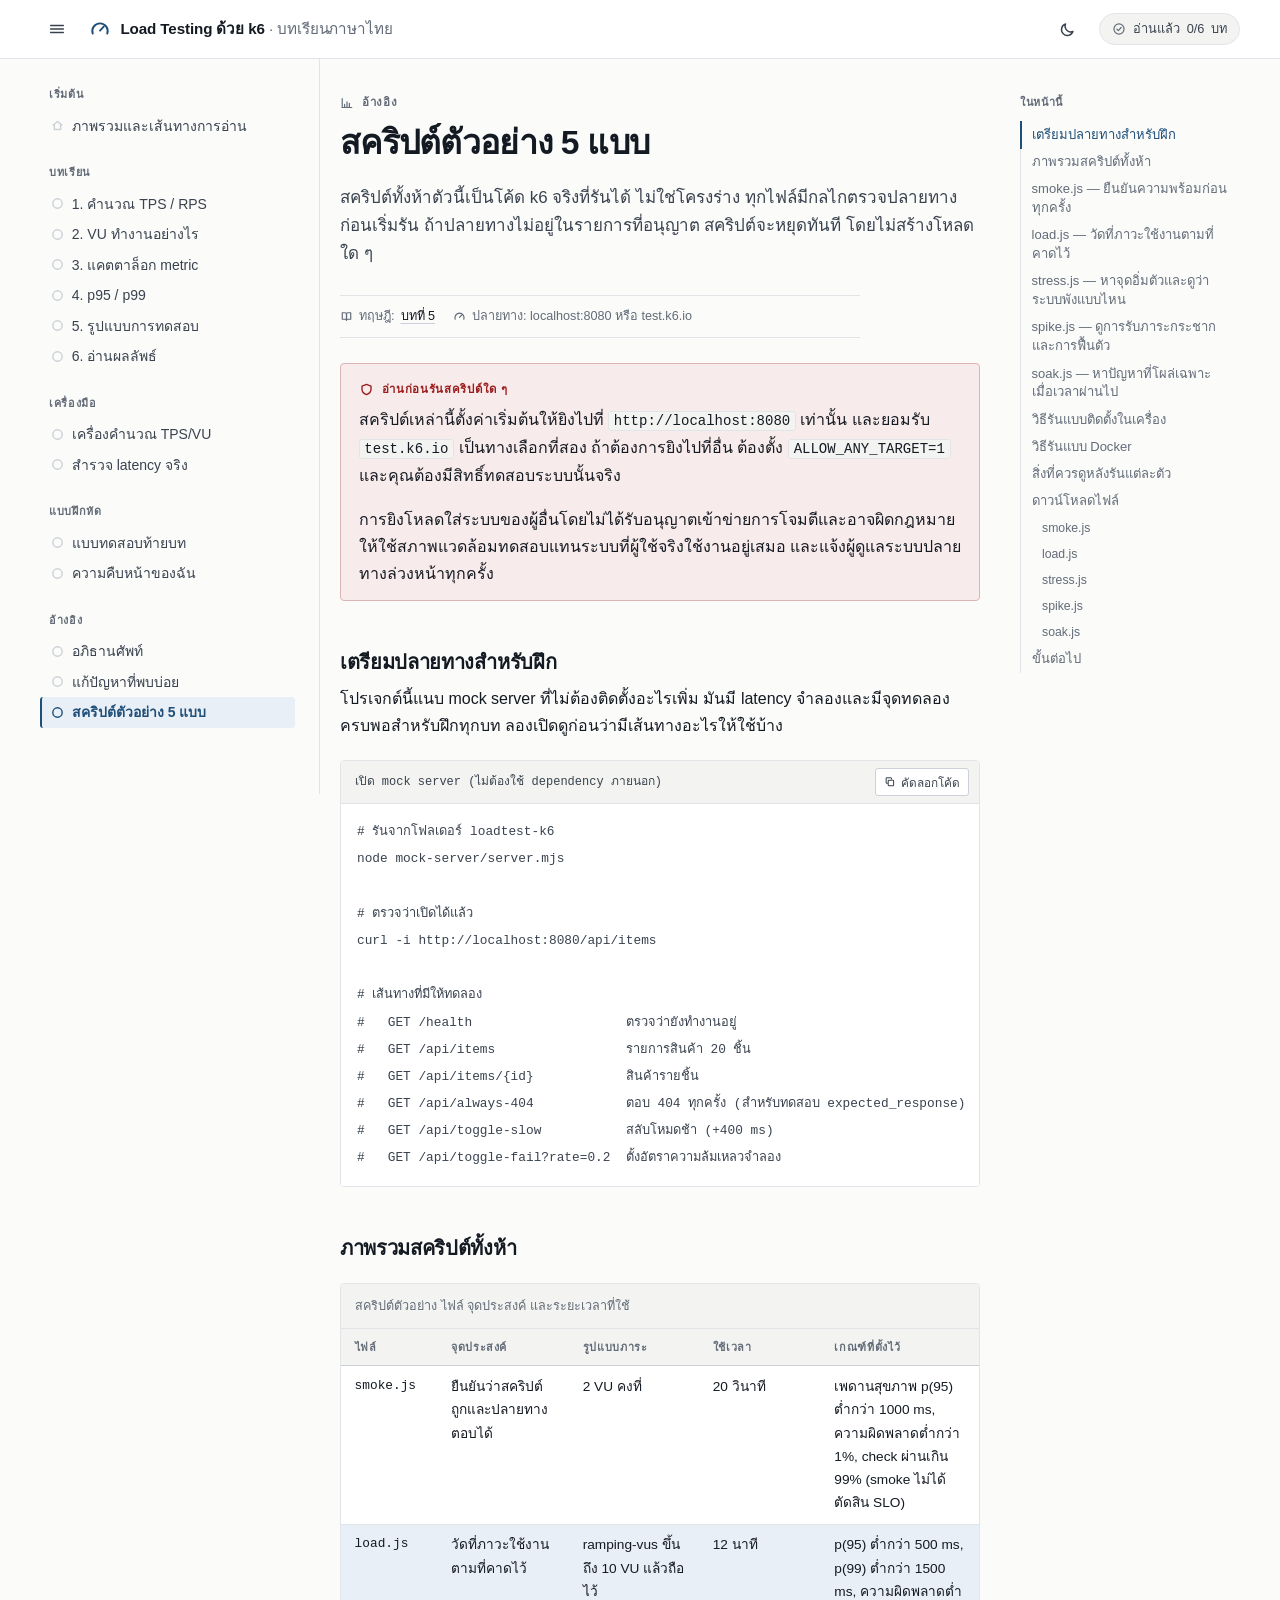
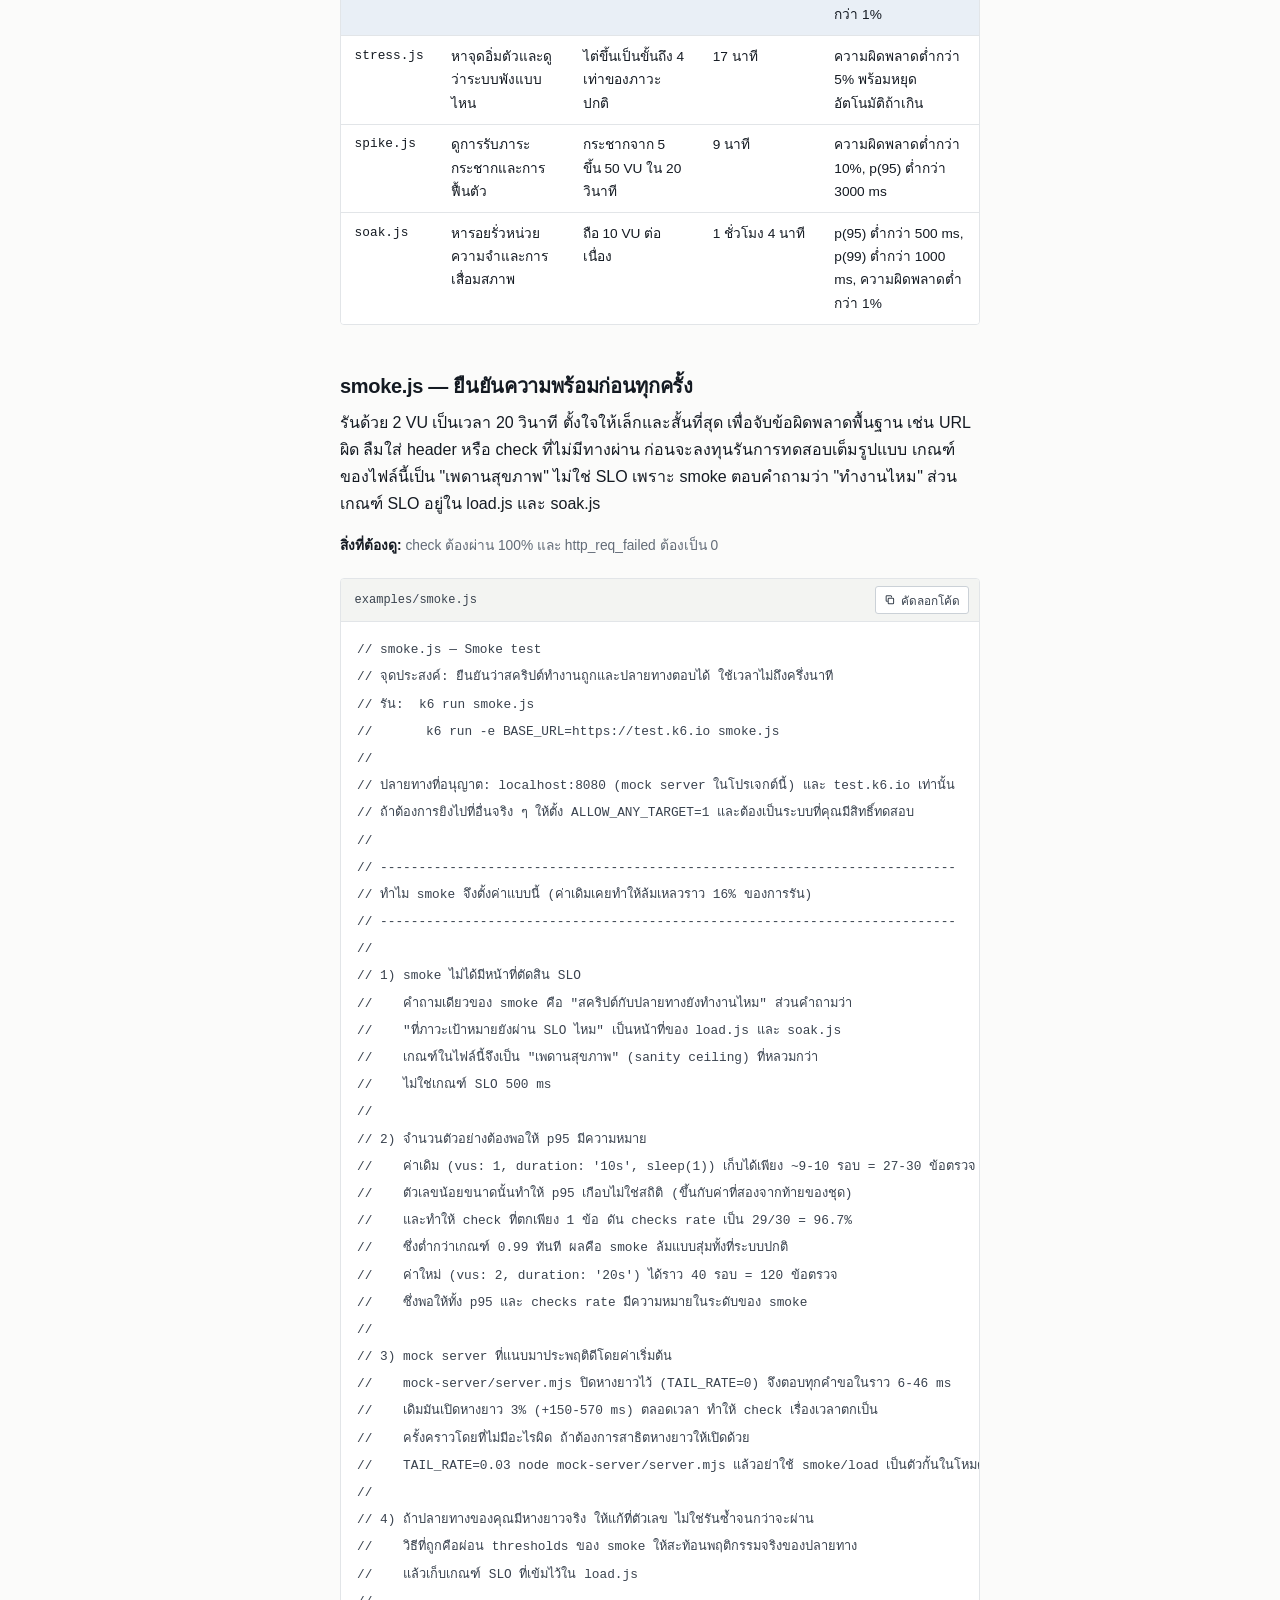
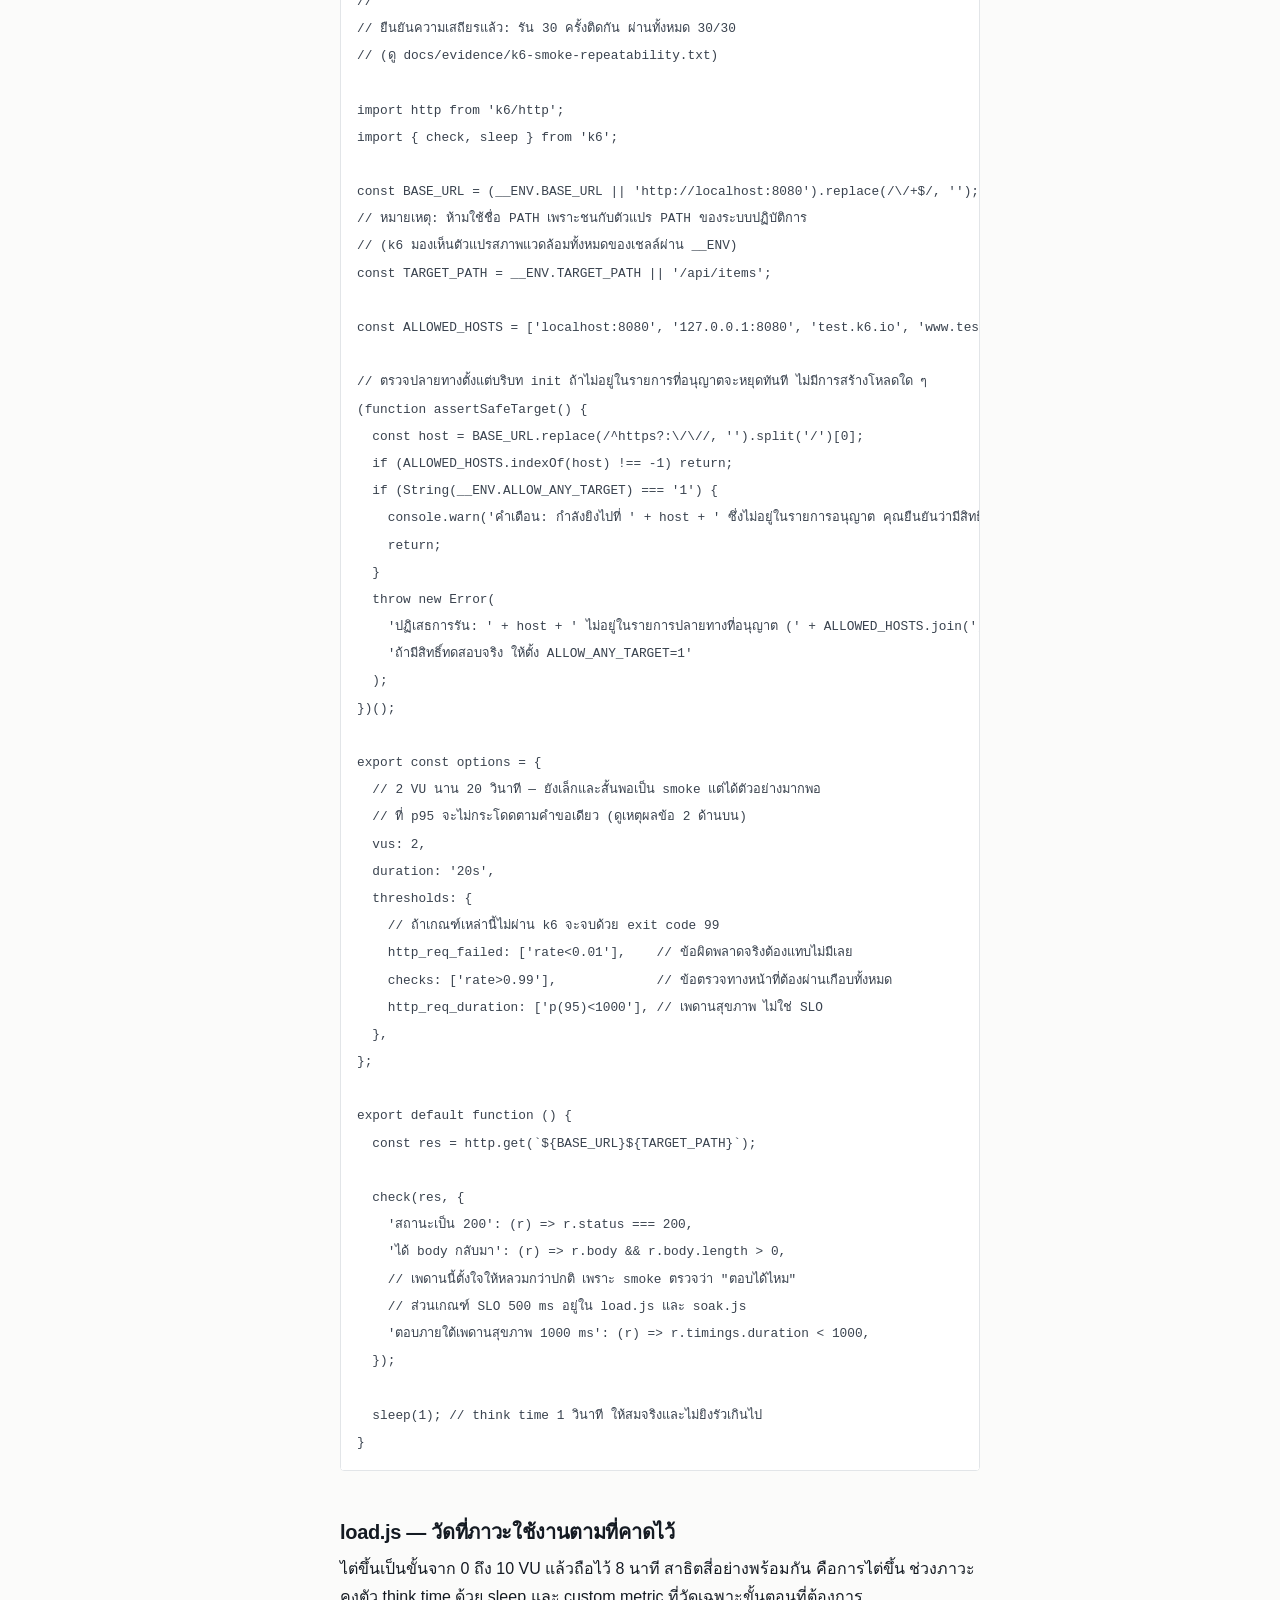
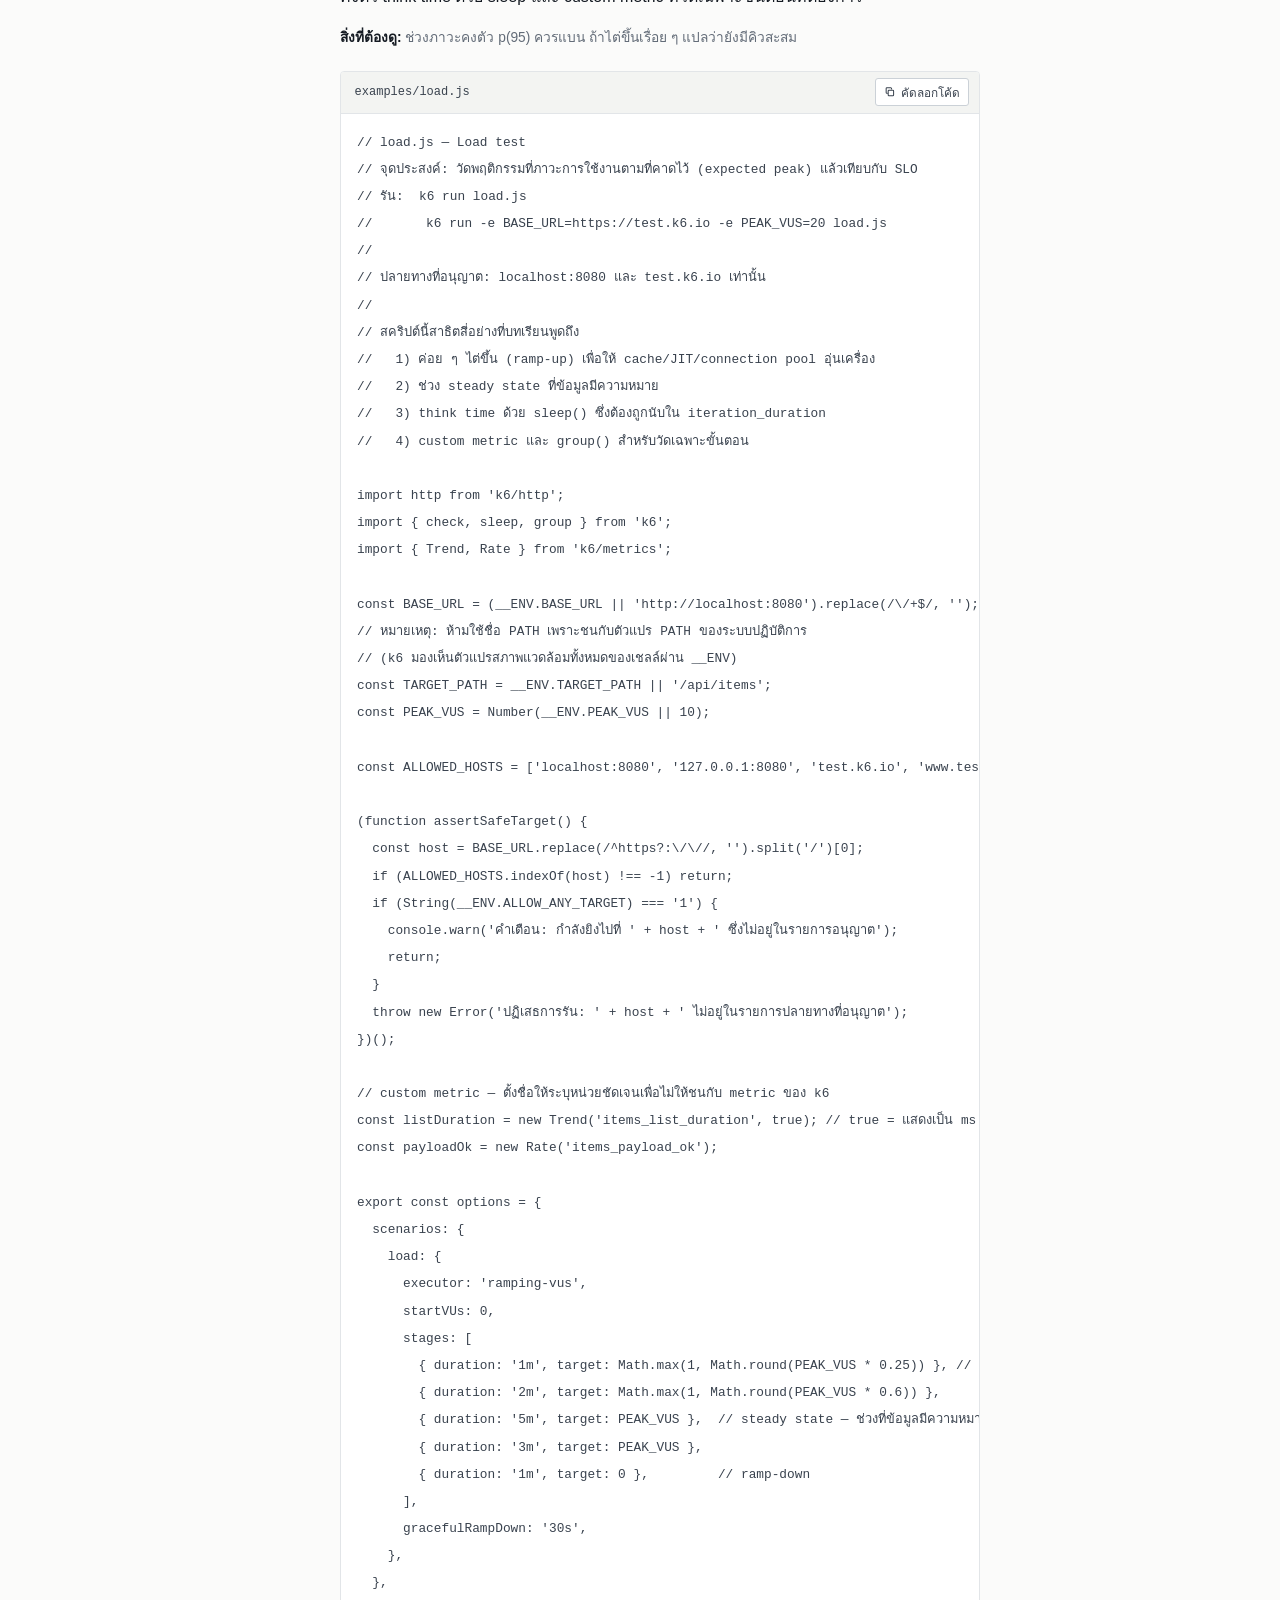
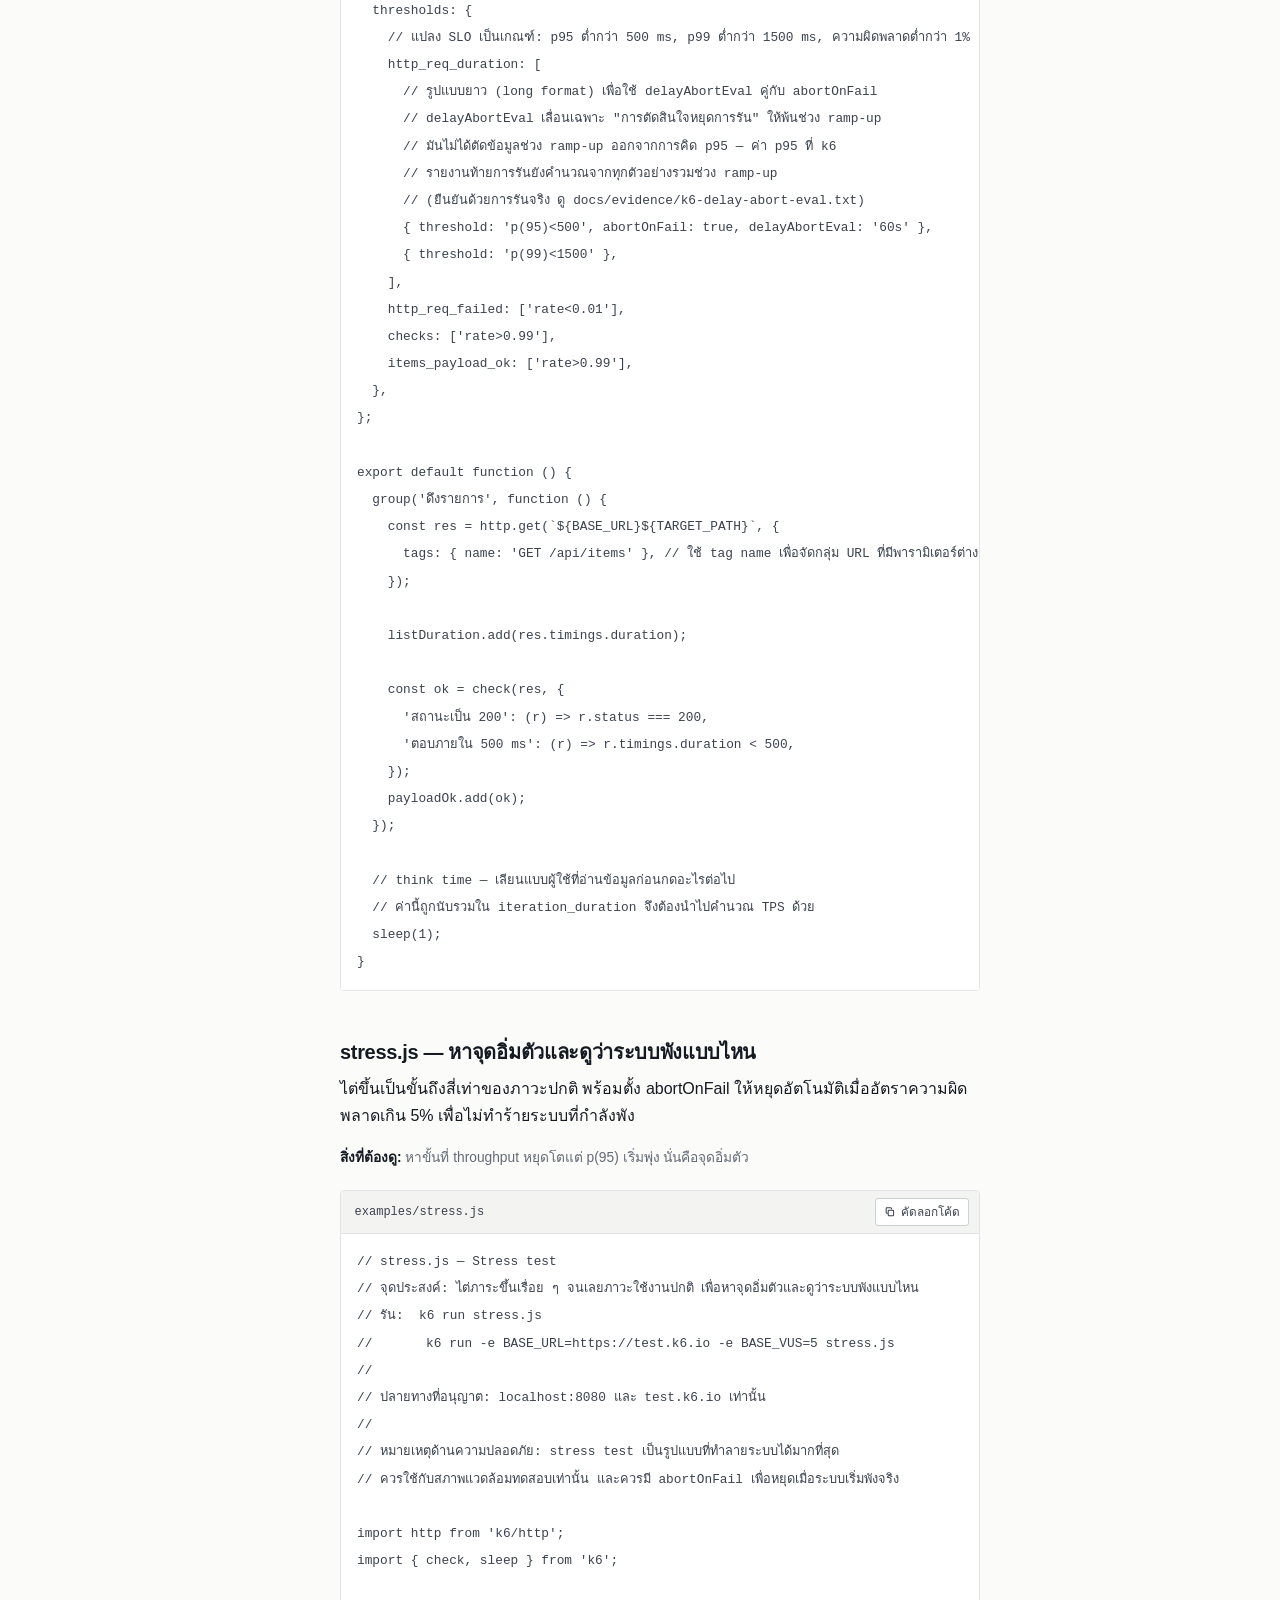
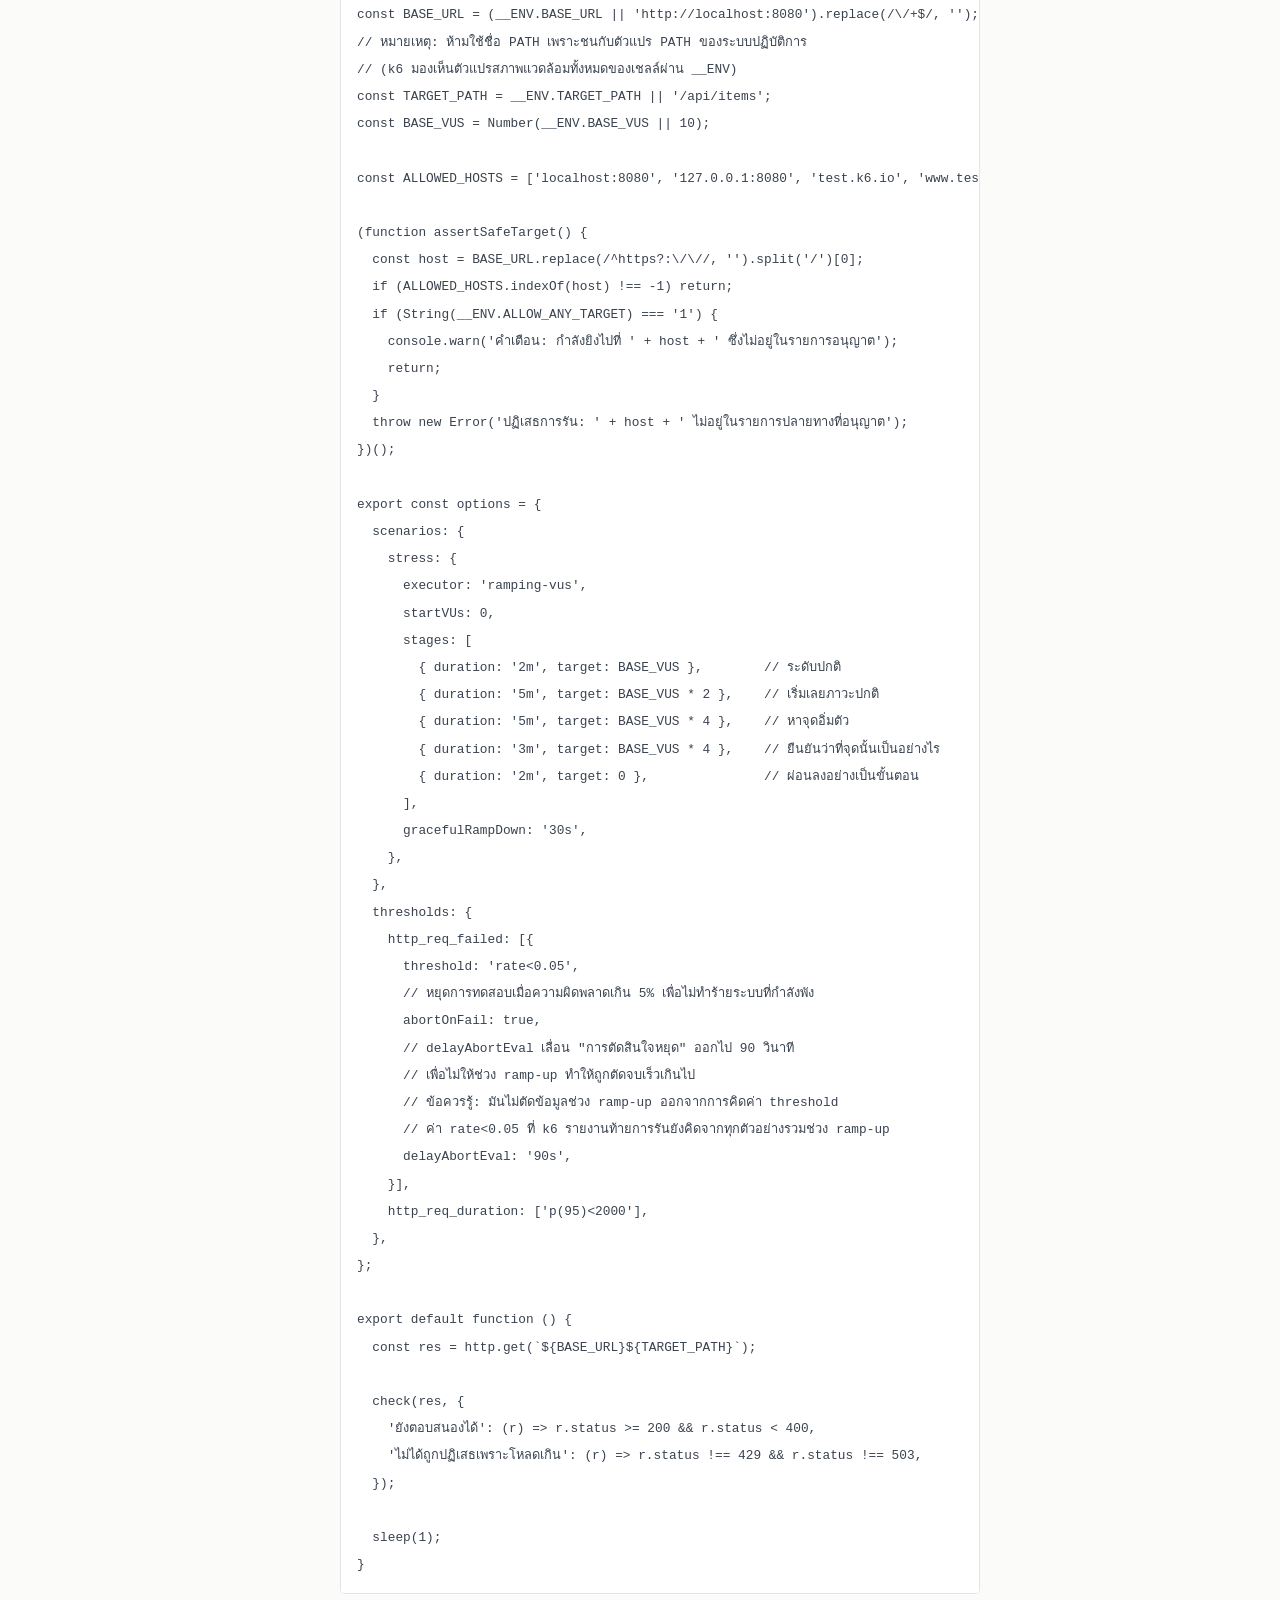
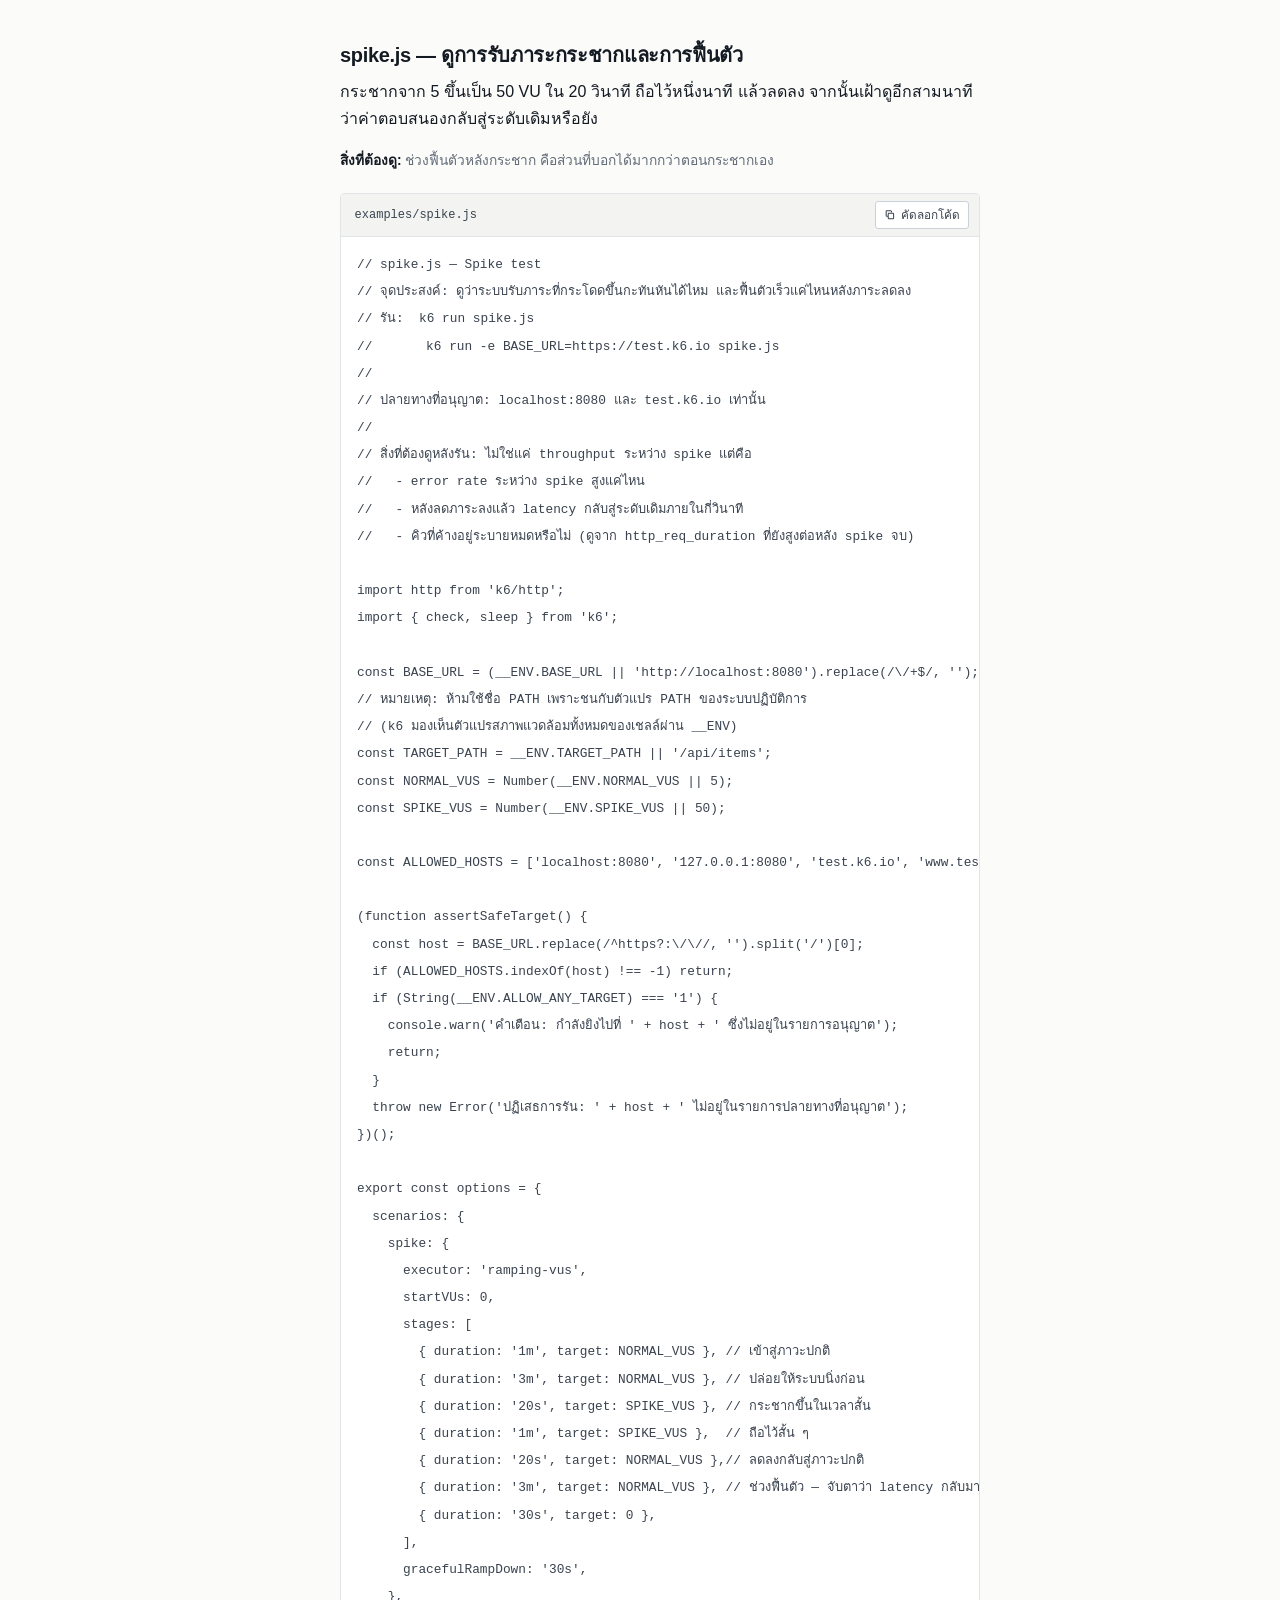
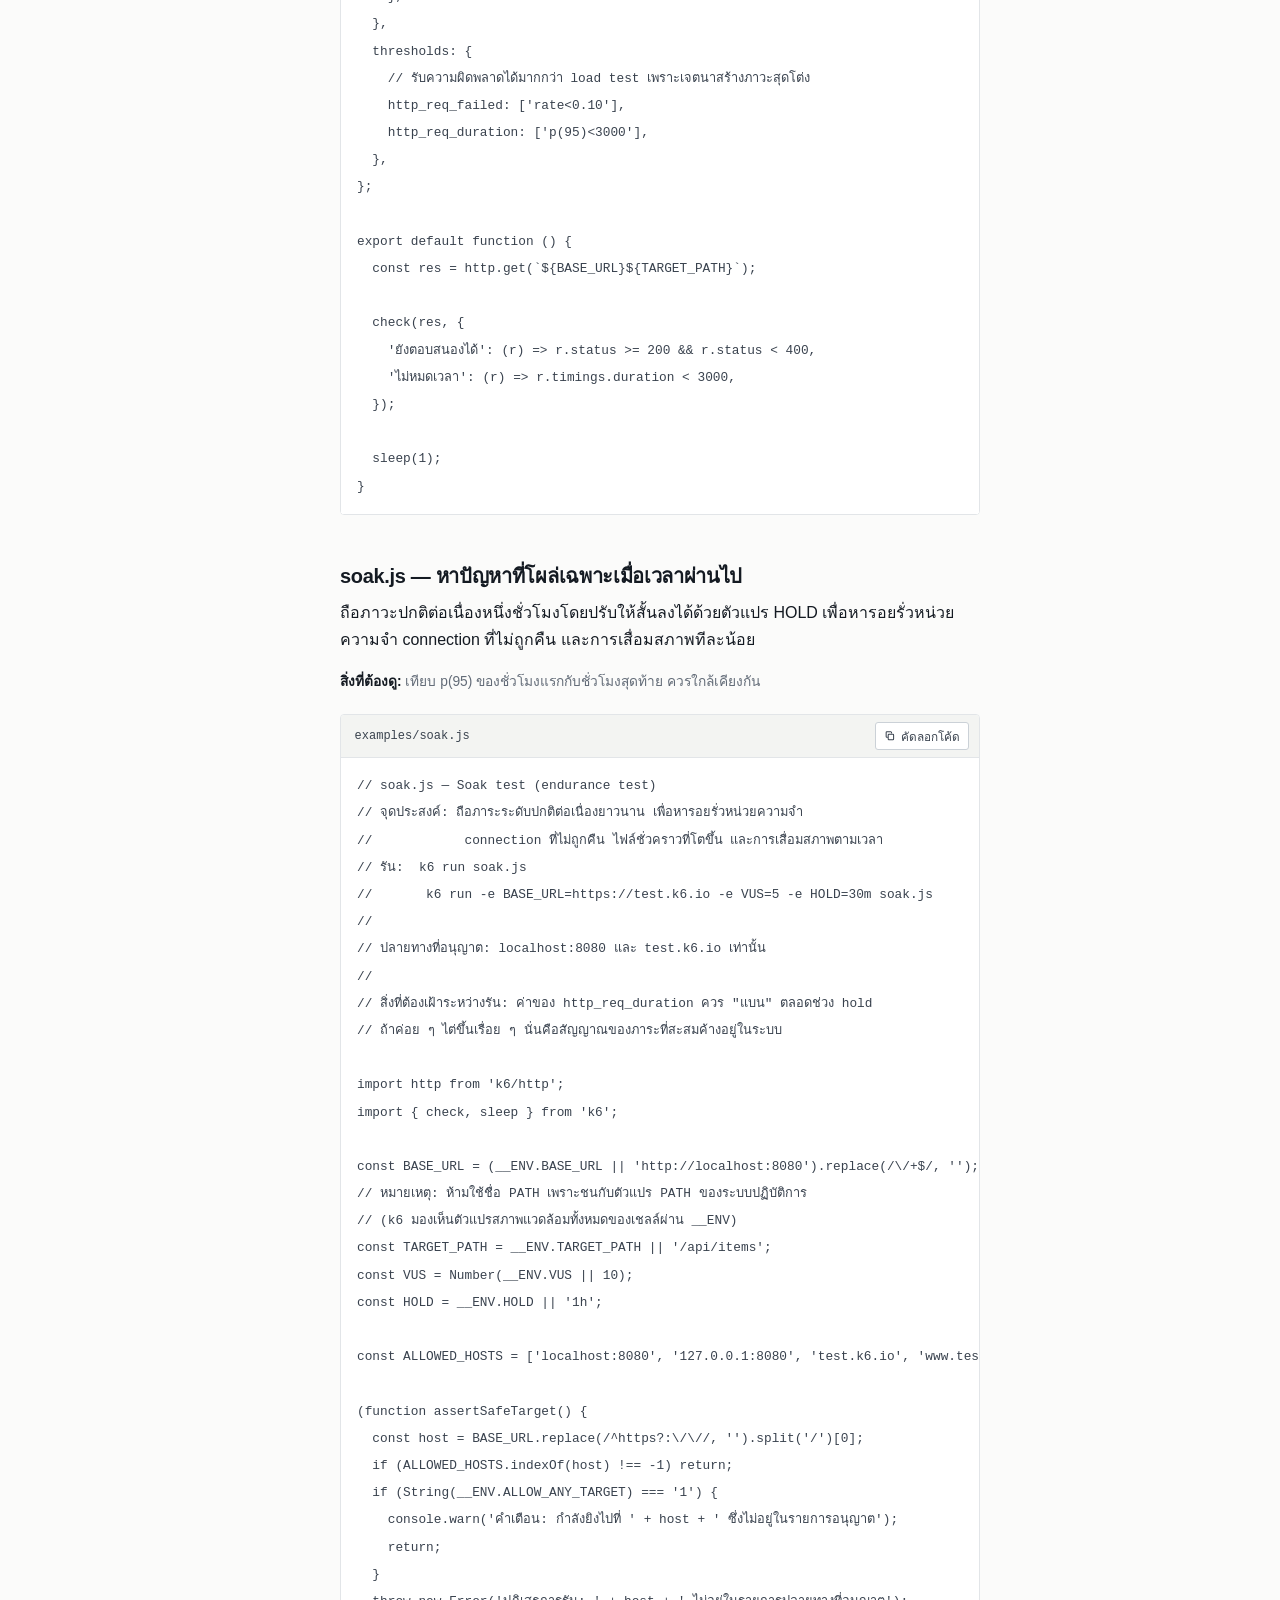
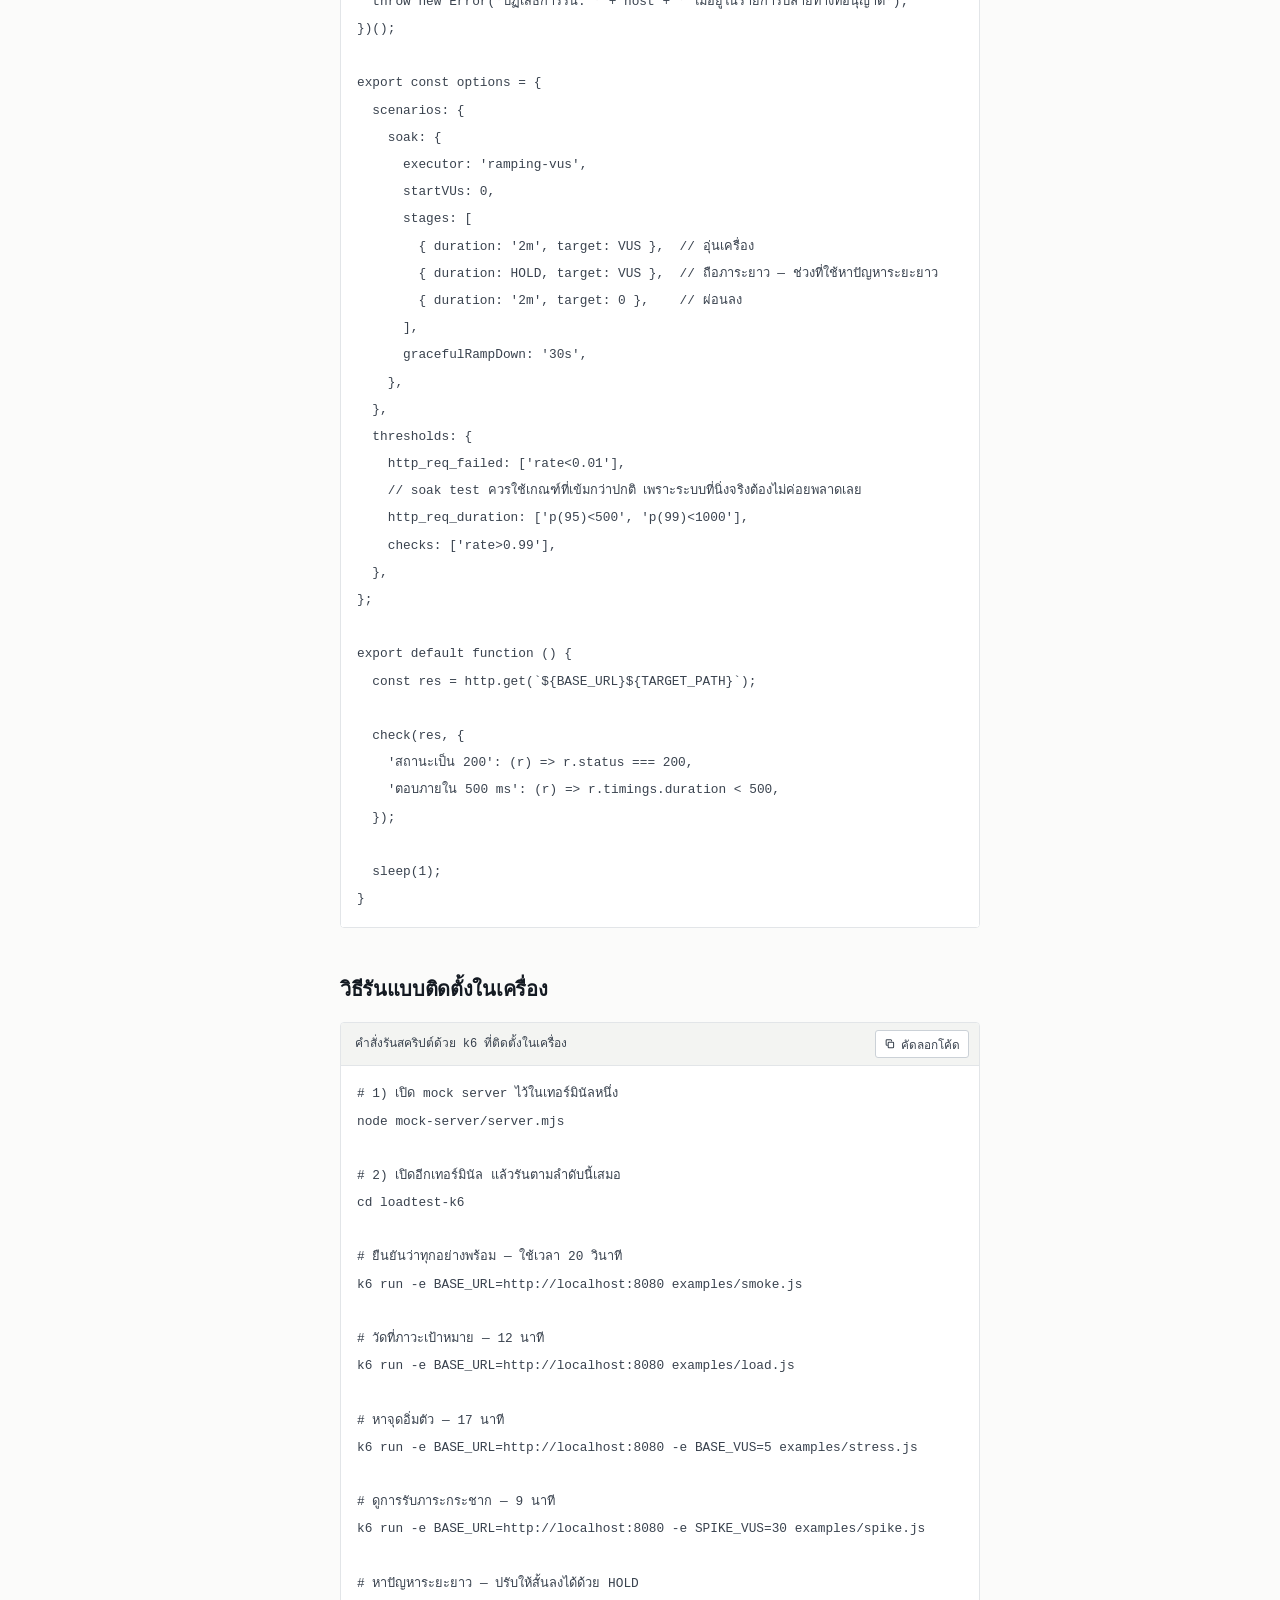
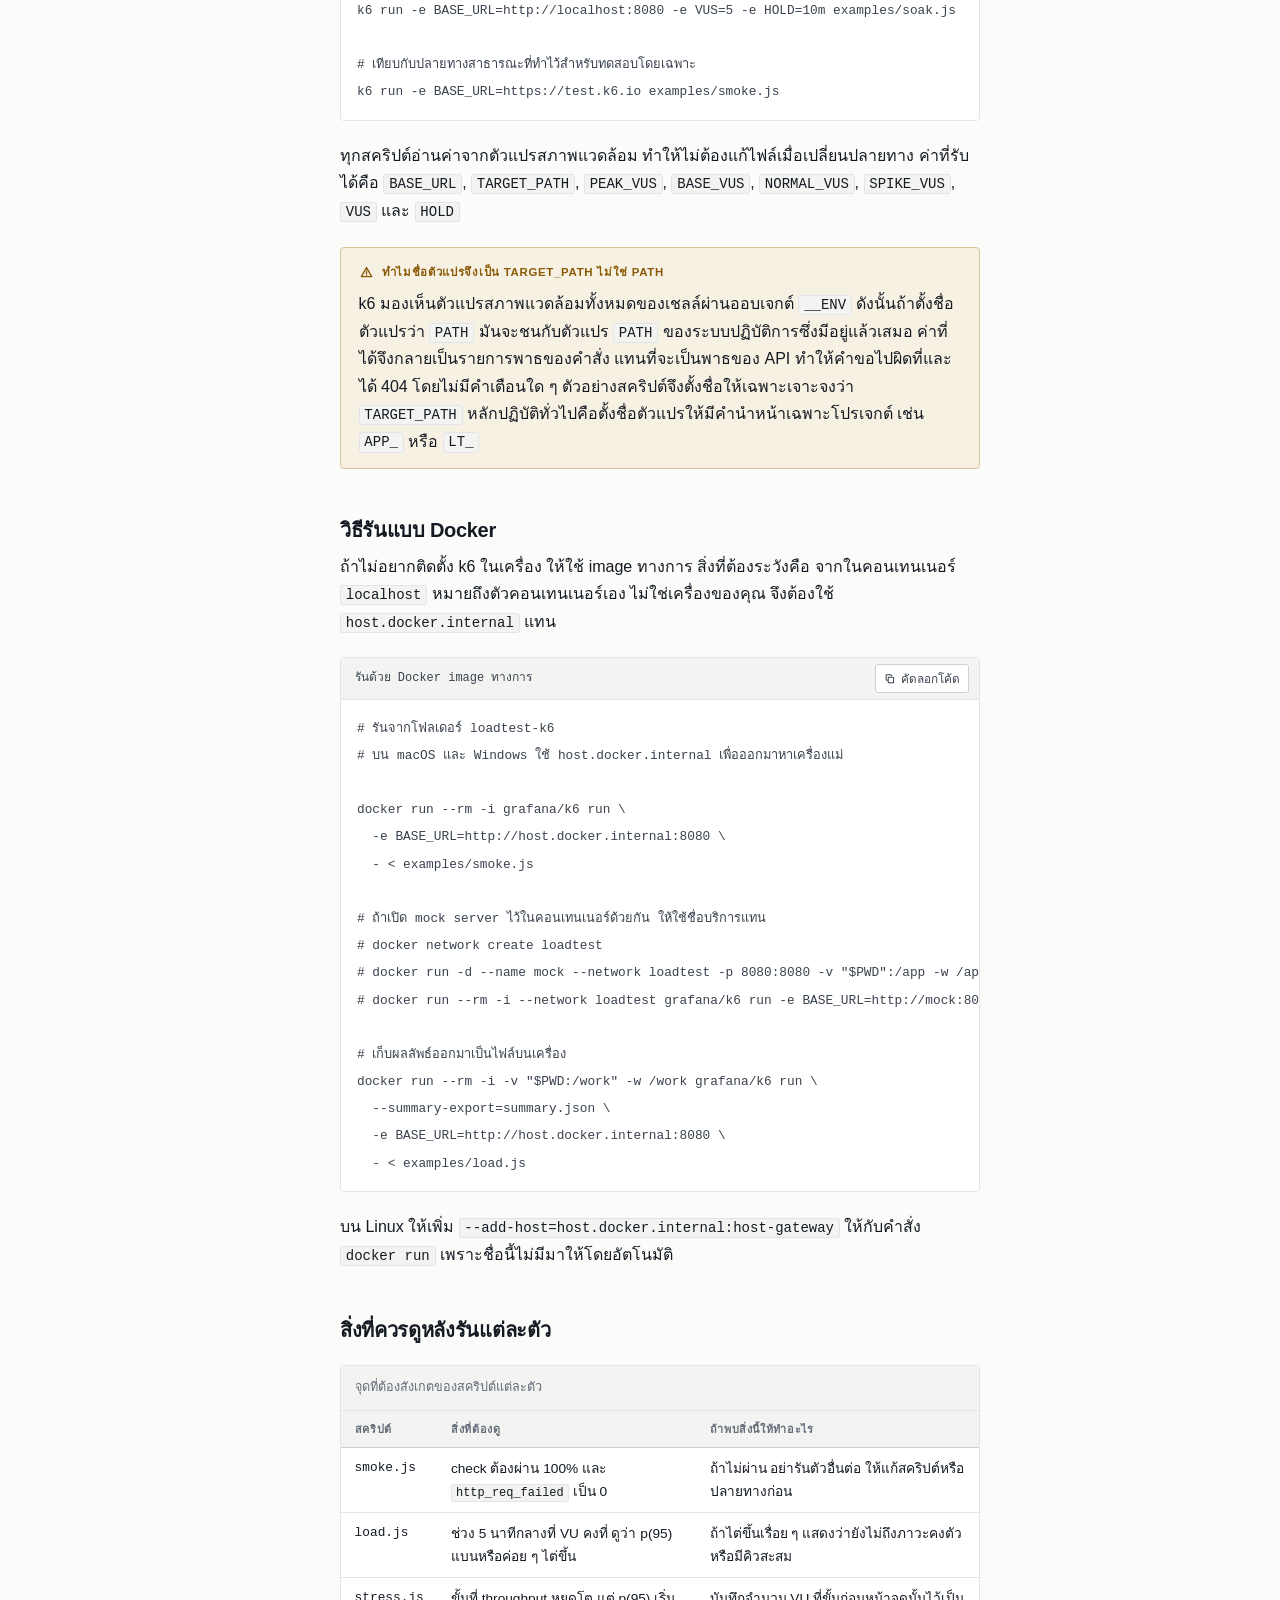
==== examples.html @ 63903e13 "เว็บบทเรียน Load Testing ด้วย k6 — บทเรียนไทย, เครื่องคำนวณ, สคริปต์ k6 และเอกสารส่งมอบ - เว็บ stati" ====
<!DOCTYPE html>
<html lang="th">
<head>
<meta charset="utf-8">
<meta name="viewport" content="width=device-width, initial-scale=1">
<title>สคริปต์ตัวอย่าง 5 แบบ — smoke load stress spike soak | Load Testing ด้วย k6</title>
<meta name="description" content="สคริปต์ k6 ตัวอย่างห้าแบบที่รันได้จริง พร้อมโค้ดเต็ม ปุ่มคัดลอก ลิงก์ดาวน์โหลด คำสั่งรันแบบติดตั้งในเครื่องและแบบ Docker และคำเตือนเรื่องปลายทางที่ปลอดภัย">
<link rel="icon" type="image/svg+xml" href="favicon.svg">
<script>/* ตั้งธีมก่อน CSS ถูกวาด — กันจอกะพริบขาวตอนโหลด */
(function(){try{var t=localStorage.getItem('ltk6.theme.v1');
if(t==='dark'||t==='light')document.documentElement.setAttribute('data-theme',t);}catch(e){}})();</script>
<link rel="stylesheet" href="assets/css/main.css">
</head>
<body data-page="examples" data-root="">

<a class="skip-link" href="#main">ข้ามไปที่เนื้อหาหลัก</a>

<header class="topbar" id="topbar"></header>

<noscript>
  <div class="empty-state" style="margin:16px">
    หน้านี้ต้องใช้ JavaScript ในการอ่านไฟล์สคริปต์มาแสดง
    กรุณาเปิด JavaScript แล้วโหลดหน้าใหม่ หรือดาวน์โหลดไฟล์ได้โดยตรงจากโฟลเดอร์ examples/
  </div>
</noscript>

<div class="shell">

  <nav class="sidebar" id="sidebar" aria-label="เมนูหลัก"></nav>

  <main class="article" id="main">

    <p class="eyebrow">
      <svg viewBox="0 0 20 20" fill="none" stroke="currentColor" stroke-width="1.7" stroke-linecap="round" stroke-linejoin="round" aria-hidden="true" style="width:14px;height:14px"><path d="M3.2 16.4V3.8"/><path d="M3.2 16.4h13.6"/><path d="M6.6 16.4v-4.6M10 16.4V8.2M13.4 16.4v-6"/></svg>
      อ้างอิง
    </p>

    <h1>สคริปต์ตัวอย่าง 5 แบบ</h1>

    <p class="lede">
      สคริปต์ทั้งห้าตัวนี้เป็นโค้ด k6 จริงที่รันได้ ไม่ใช่โครงร่าง
      ทุกไฟล์มีกลไกตรวจปลายทางก่อนเริ่มรัน ถ้าปลายทางไม่อยู่ในรายการที่อนุญาต สคริปต์จะหยุดทันที
      โดยไม่สร้างโหลดใด ๆ
    </p>

    <div class="section-meta">
      <div>
        <svg viewBox="0 0 20 20" fill="none" stroke="currentColor" stroke-width="1.8" stroke-linecap="round" stroke-linejoin="round" aria-hidden="true"><path d="M3.5 4.2h4.3c1.2 0 2.2.9 2.2 2.1v9.5c0-.9-.8-1.6-1.8-1.6H3.5z"/><path d="M16.5 4.2h-4.3c-1.2 0-2.2.9-2.2 2.1v9.5c0-.9.8-1.6 1.8-1.6h4.7z"/></svg>
        ทฤษฎี: <a href="lessons/05-load-profiles.html">บทที่ 5</a>
      </div>
      <div>
        <svg viewBox="0 0 20 20" fill="none" stroke="currentColor" stroke-width="1.8" stroke-linecap="round" stroke-linejoin="round" aria-hidden="true"><path d="M3.4 14.2a7 7 0 1 1 13.2 0"/><path d="M10 11.4l3.4-3.6"/></svg>
        ปลายทาง: localhost:8080 หรือ test.k6.io
      </div>
    </div>

    <div class="callout callout--danger">
      <div class="callout__head">
        <svg viewBox="0 0 20 20" fill="none" stroke="currentColor" stroke-width="1.8" stroke-linecap="round" stroke-linejoin="round" aria-hidden="true"><path d="M10 3.2l6 2.2v4.4c0 3.3-2.4 5.9-6 7-3.6-1.1-6-3.7-6-7V5.4z"/></svg>
        <span class="label">อ่านก่อนรันสคริปต์ใด ๆ</span>
      </div>
      <p>
        สคริปต์เหล่านี้ตั้งค่าเริ่มต้นให้ยิงไปที่ <code>http://localhost:8080</code> เท่านั้น
        และยอมรับ <code>test.k6.io</code> เป็นทางเลือกที่สอง ถ้าต้องการยิงไปที่อื่น
        ต้องตั้ง <code>ALLOW_ANY_TARGET=1</code> และคุณต้องมีสิทธิ์ทดสอบระบบนั้นจริง
      </p>
      <p>
        การยิงโหลดใส่ระบบของผู้อื่นโดยไม่ได้รับอนุญาตเข้าข่ายการโจมตีและอาจผิดกฎหมาย
        ให้ใช้สภาพแวดล้อมทดสอบแทนระบบที่ผู้ใช้จริงใช้งานอยู่เสมอ
        และแจ้งผู้ดูแลระบบปลายทางล่วงหน้าทุกครั้ง
      </p>
    </div>

    <h2 id="prepare">เตรียมปลายทางสำหรับฝึก</h2>

    <p>
      โปรเจกต์นี้แนบ mock server ที่ไม่ต้องติดตั้งอะไรเพิ่ม มันมี latency จำลองและมีจุดทดลอง
      ครบพอสำหรับฝึกทุกบท ลองเปิดดูก่อนว่ามีเส้นทางอะไรให้ใช้บ้าง
    </p>

    <div class="code-block">
      <div class="code-block__head">
        <span class="code-block__title">เปิด mock server (ไม่ต้องใช้ dependency ภายนอก)</span>
      </div>
      <pre><code># รันจากโฟลเดอร์ loadtest-k6
node mock-server/server.mjs

# ตรวจว่าเปิดได้แล้ว
curl -i http://localhost:8080/api/items

# เส้นทางที่มีให้ทดลอง
#   GET /health                    ตรวจว่ายังทำงานอยู่
#   GET /api/items                 รายการสินค้า 20 ชิ้น
#   GET /api/items/{id}            สินค้ารายชิ้น
#   GET /api/always-404            ตอบ 404 ทุกครั้ง (สำหรับทดสอบ expected_response)
#   GET /api/toggle-slow           สลับโหมดช้า (+400 ms)
#   GET /api/toggle-fail?rate=0.2  ตั้งอัตราความล้มเหลวจำลอง</code></pre>
    </div>

    <h2 id="catalog">ภาพรวมสคริปต์ทั้งห้า</h2>

    <div class="table-wrap">
      <table class="data">
        <caption>สคริปต์ตัวอย่าง ไฟล์ จุดประสงค์ และระยะเวลาที่ใช้</caption>
        <thead>
          <tr>
            <th>ไฟล์</th>
            <th class="wrap">จุดประสงค์</th>
            <th class="wrap">รูปแบบภาระ</th>
            <th class="wrap">ใช้เวลา</th>
            <th class="wrap">เกณฑ์ที่ตั้งไว้</th>
          </tr>
        </thead>
        <tbody>
          <tr>
            <td class="code-cell">smoke.js</td>
            <td class="wrap">ยืนยันว่าสคริปต์ถูกและปลายทางตอบได้</td>
            <td class="wrap">2 VU คงที่</td>
            <td class="wrap">20 วินาที</td>
            <td class="wrap">เพดานสุขภาพ p(95) ต่ำกว่า 1000 ms, ความผิดพลาดต่ำกว่า 1%, check ผ่านเกิน 99% (smoke ไม่ได้ตัดสิน SLO)</td>
          </tr>
          <tr class="row-accent">
            <td class="code-cell">load.js</td>
            <td class="wrap">วัดที่ภาวะใช้งานตามที่คาดไว้</td>
            <td class="wrap">ramping-vus ขึ้นถึง 10 VU แล้วถือไว้</td>
            <td class="wrap">12 นาที</td>
            <td class="wrap">p(95) ต่ำกว่า 500 ms, p(99) ต่ำกว่า 1500 ms, ความผิดพลาดต่ำกว่า 1%</td>
          </tr>
          <tr>
            <td class="code-cell">stress.js</td>
            <td class="wrap">หาจุดอิ่มตัวและดูว่าระบบพังแบบไหน</td>
            <td class="wrap">ไต่ขึ้นเป็นขั้นถึง 4 เท่าของภาวะปกติ</td>
            <td class="wrap">17 นาที</td>
            <td class="wrap">ความผิดพลาดต่ำกว่า 5% พร้อมหยุดอัตโนมัติถ้าเกิน</td>
          </tr>
          <tr>
            <td class="code-cell">spike.js</td>
            <td class="wrap">ดูการรับภาระกระชากและการฟื้นตัว</td>
            <td class="wrap">กระชากจาก 5 ขึ้น 50 VU ใน 20 วินาที</td>
            <td class="wrap">9 นาที</td>
            <td class="wrap">ความผิดพลาดต่ำกว่า 10%, p(95) ต่ำกว่า 3000 ms</td>
          </tr>
          <tr>
            <td class="code-cell">soak.js</td>
            <td class="wrap">หารอยรั่วหน่วยความจำและการเสื่อมสภาพ</td>
            <td class="wrap">ถือ 10 VU ต่อเนื่อง</td>
            <td class="wrap">1 ชั่วโมง 4 นาที</td>
            <td class="wrap">p(95) ต่ำกว่า 500 ms, p(99) ต่ำกว่า 1000 ms, ความผิดพลาดต่ำกว่า 1%</td>
          </tr>
        </tbody>
      </table>
    </div>

    <div id="load-state" class="panel--empty" role="status" aria-live="polite">
      กำลังอ่านไฟล์สคริปต์
    </div>

    <div id="scripts-host"></div>

    <h2 id="run-local">วิธีรันแบบติดตั้งในเครื่อง</h2>

    <div class="code-block">
      <div class="code-block__head">
        <span class="code-block__title">คำสั่งรันสคริปต์ด้วย k6 ที่ติดตั้งในเครื่อง</span>
      </div>
      <pre><code># 1) เปิด mock server ไว้ในเทอร์มินัลหนึ่ง
node mock-server/server.mjs

# 2) เปิดอีกเทอร์มินัล แล้วรันตามลำดับนี้เสมอ
cd loadtest-k6

# ยืนยันว่าทุกอย่างพร้อม — ใช้เวลา 20 วินาที
k6 run -e BASE_URL=http://localhost:8080 examples/smoke.js

# วัดที่ภาวะเป้าหมาย — 12 นาที
k6 run -e BASE_URL=http://localhost:8080 examples/load.js

# หาจุดอิ่มตัว — 17 นาที
k6 run -e BASE_URL=http://localhost:8080 -e BASE_VUS=5 examples/stress.js

# ดูการรับภาระกระชาก — 9 นาที
k6 run -e BASE_URL=http://localhost:8080 -e SPIKE_VUS=30 examples/spike.js

# หาปัญหาระยะยาว — ปรับให้สั้นลงได้ด้วย HOLD
k6 run -e BASE_URL=http://localhost:8080 -e VUS=5 -e HOLD=10m examples/soak.js

# เทียบกับปลายทางสาธารณะที่ทำไว้สำหรับทดสอบโดยเฉพาะ
k6 run -e BASE_URL=https://test.k6.io examples/smoke.js</code></pre>
    </div>

    <p>
      ทุกสคริปต์อ่านค่าจากตัวแปรสภาพแวดล้อม ทำให้ไม่ต้องแก้ไฟล์เมื่อเปลี่ยนปลายทาง
      ค่าที่รับได้คือ <code>BASE_URL</code>, <code>TARGET_PATH</code>, <code>PEAK_VUS</code>,
      <code>BASE_VUS</code>, <code>NORMAL_VUS</code>, <code>SPIKE_VUS</code>,
      <code>VUS</code> และ <code>HOLD</code>
    </p>

    <div class="callout callout--warn">
      <div class="callout__head">
        <svg viewBox="0 0 20 20" fill="none" stroke="currentColor" stroke-width="1.8" stroke-linecap="round" stroke-linejoin="round" aria-hidden="true"><path d="M10 3.4l6.9 12H3.1z"/><path d="M10 8.2v3.4M10 13.6h.01"/></svg>
        <span class="label">ทำไมชื่อตัวแปรจึงเป็น TARGET_PATH ไม่ใช่ PATH</span>
      </div>
      <p>
        k6 มองเห็นตัวแปรสภาพแวดล้อมทั้งหมดของเชลล์ผ่านออบเจกต์ <code>__ENV</code>
        ดังนั้นถ้าตั้งชื่อตัวแปรว่า <code>PATH</code> มันจะชนกับตัวแปร <code>PATH</code>
        ของระบบปฏิบัติการซึ่งมีอยู่แล้วเสมอ ค่าที่ได้จึงกลายเป็นรายการพาธของคำสั่ง
        แทนที่จะเป็นพาธของ API ทำให้คำขอไปผิดที่และได้ 404 โดยไม่มีคำเตือนใด ๆ
        ตัวอย่างสคริปต์จึงตั้งชื่อให้เฉพาะเจาะจงว่า <code>TARGET_PATH</code>
        หลักปฏิบัติทั่วไปคือตั้งชื่อตัวแปรให้มีคำนำหน้าเฉพาะโปรเจกต์ เช่น <code>APP_</code> หรือ <code>LT_</code>
      </p>
    </div>

    <h2 id="run-docker">วิธีรันแบบ Docker</h2>

    <p>
      ถ้าไม่อยากติดตั้ง k6 ในเครื่อง ให้ใช้ image ทางการ สิ่งที่ต้องระวังคือ
      จากในคอนเทนเนอร์ <code>localhost</code> หมายถึงตัวคอนเทนเนอร์เอง ไม่ใช่เครื่องของคุณ
      จึงต้องใช้ <code>host.docker.internal</code> แทน
    </p>

    <div class="code-block">
      <div class="code-block__head">
        <span class="code-block__title">รันด้วย Docker image ทางการ</span>
      </div>
      <pre><code># รันจากโฟลเดอร์ loadtest-k6
# บน macOS และ Windows ใช้ host.docker.internal เพื่อออกมาหาเครื่องแม่

docker run --rm -i grafana/k6 run \
  -e BASE_URL=http://host.docker.internal:8080 \
  - < examples/smoke.js

# ถ้าเปิด mock server ไว้ในคอนเทนเนอร์ด้วยกัน ให้ใช้ชื่อบริการแทน
# docker network create loadtest
# docker run -d --name mock --network loadtest -p 8080:8080 -v "$PWD":/app -w /app node:22 node mock-server/server.mjs
# docker run --rm -i --network loadtest grafana/k6 run -e BASE_URL=http://mock:8080 - < examples/load.js

# เก็บผลลัพธ์ออกมาเป็นไฟล์บนเครื่อง
docker run --rm -i -v "$PWD:/work" -w /work grafana/k6 run \
  --summary-export=summary.json \
  -e BASE_URL=http://host.docker.internal:8080 \
  - < examples/load.js</code></pre>
    </div>

    <p>
      บน Linux ให้เพิ่ม <code>--add-host=host.docker.internal:host-gateway</code>
      ให้กับคำสั่ง <code>docker run</code> เพราะชื่อนี้ไม่มีมาให้โดยอัตโนมัติ
    </p>

    <h2 id="what-to-look-for">สิ่งที่ควรดูหลังรันแต่ละตัว</h2>

    <div class="table-wrap">
      <table class="data">
        <caption>จุดที่ต้องสังเกตของสคริปต์แต่ละตัว</caption>
        <thead>
          <tr>
            <th>สคริปต์</th>
            <th class="wrap">สิ่งที่ต้องดู</th>
            <th class="wrap">ถ้าพบสิ่งนี้ให้ทำอะไร</th>
          </tr>
        </thead>
        <tbody>
          <tr>
            <td class="code-cell">smoke.js</td>
            <td class="wrap">check ต้องผ่าน 100% และ <code>http_req_failed</code> เป็น 0</td>
            <td class="wrap">ถ้าไม่ผ่าน อย่ารันตัวอื่นต่อ ให้แก้สคริปต์หรือปลายทางก่อน</td>
          </tr>
          <tr>
            <td class="code-cell">load.js</td>
            <td class="wrap">ช่วง 5 นาทีกลางที่ VU คงที่ ดูว่า p(95) แบนหรือค่อย ๆ ไต่ขึ้น</td>
            <td class="wrap">ถ้าไต่ขึ้นเรื่อย ๆ แสดงว่ายังไม่ถึงภาวะคงตัว หรือมีคิวสะสม</td>
          </tr>
          <tr>
            <td class="code-cell">stress.js</td>
            <td class="wrap">ขั้นที่ throughput หยุดโต แต่ p(95) เริ่มพุ่ง</td>
            <td class="wrap">บันทึกจำนวน VU ที่ขั้นก่อนหน้าจุดนั้นไว้เป็นความจุที่ยอมรับได้</td>
          </tr>
          <tr>
            <td class="code-cell">spike.js</td>
            <td class="wrap">ช่วง 3 นาทีหลังกระชาก ว่า p(95) กลับสู่ระดับเดิมหรือยัง</td>
            <td class="wrap">ถ้ากลับไม่ทันภายในไม่กี่นาที แปลว่าระบบระบายคิวช้า</td>
          </tr>
          <tr>
            <td class="code-cell">soak.js</td>
            <td class="wrap">เทียบ p(95) ชั่วโมงแรกกับชั่วโมงสุดท้าย</td>
            <td class="wrap">ถ้าชั่วโมงหลังสูงกว่าชัดเจน ให้สงสัยรอยรั่วหรือทรัพยากรที่ไม่ได้คืน</td>
          </tr>
        </tbody>
      </table>
    </div>

    <h2 id="downloads">ดาวน์โหลดไฟล์</h2>

    <p>
      ดาวน์โหลดไฟล์ไปวางในโปรเจกต์ของคุณได้โดยตรง ลิงก์ด้านล่างชี้ไปที่ไฟล์จริงในโฟลเดอร์
      <code>examples/</code> ซึ่งเป็นไฟล์ชุดเดียวกับที่แสดงในหน้านี้ จึงไม่มีทางที่โค้ดบนหน้าจะไม่ตรงกับไฟล์
    </p>

    <div class="card-grid" id="download-grid"></div>

    <h2 id="next-steps">ขั้นต่อไป</h2>

    <ul>
      <li>อ่านวิธีอ่านผลลัพธ์ของสคริปต์เหล่านี้ได้ที่ <a href="lessons/06-read-results.html">บทที่ 6</a></li>
      <li>ดูว่าตัวเลข p95 กับ p99 ของผลลัพธ์ทำงานอย่างไรได้ที่ <a href="lessons/04-percentiles.html">บทที่ 4</a></li>
      <li>คำนวณล่วงหน้าว่าจะต้องใช้ VU เท่าไรได้ที่ <a href="tools/calculator.html">เครื่องคำนวณ</a></li>
      <li>ถ้าต้องเลือกจำนวน VU ให้เหมาะกับระบบของคุณ เริ่มจาก <a href="lessons/05-load-profiles.html">บทที่ 5</a> ซึ่งอธิบายวิธีหาแบบเป็นขั้น</li>
    </ul>

  </main>

  <aside class="toc" id="toc" aria-label="สารบัญในหน้านี้"></aside>

</div>

<footer class="site-footer" id="footer"></footer>

<script src="assets/js/storage.js"></script>
<script src="assets/js/site.js"></script>
<script>
(function () {
  'use strict';

  var SCRIPTS = [
    {
      file: 'smoke.js',
      title: 'smoke.js — ยืนยันความพร้อมก่อนทุกครั้ง',
      profile: 'smoke',
      lead: 'รันด้วย 2 VU เป็นเวลา 20 วินาที ตั้งใจให้เล็กและสั้นที่สุด ' +
        'เพื่อจับข้อผิดพลาดพื้นฐาน เช่น URL ผิด ลืมใส่ header หรือ check ที่ไม่มีทางผ่าน ' +
        'ก่อนจะลงทุนรันการทดสอบเต็มรูปแบบ ' +
        'เกณฑ์ของไฟล์นี้เป็น "เพดานสุขภาพ" ไม่ใช่ SLO เพราะ smoke ตอบคำถามว่า "ทำงานไหม" ' +
        'ส่วนเกณฑ์ SLO อยู่ใน load.js และ soak.js',
      look: 'check ต้องผ่าน 100% และ http_req_failed ต้องเป็น 0'
    },
    {
      file: 'load.js',
      title: 'load.js — วัดที่ภาวะใช้งานตามที่คาดไว้',
      profile: 'load',
      lead: 'ไต่ขึ้นเป็นขั้นจาก 0 ถึง 10 VU แล้วถือไว้ 8 นาที ' +
        'สาธิตสี่อย่างพร้อมกัน คือการไต่ขึ้น ช่วงภาวะคงตัว think time ด้วย sleep ' +
        'และ custom metric ที่วัดเฉพาะขั้นตอนที่ต้องการ',
      look: 'ช่วงภาวะคงตัว p(95) ควรแบน ถ้าไต่ขึ้นเรื่อย ๆ แปลว่ายังมีคิวสะสม'
    },
    {
      file: 'stress.js',
      title: 'stress.js — หาจุดอิ่มตัวและดูว่าระบบพังแบบไหน',
      profile: 'stress',
      lead: 'ไต่ขึ้นเป็นขั้นถึงสี่เท่าของภาวะปกติ พร้อมตั้ง abortOnFail ' +
        'ให้หยุดอัตโนมัติเมื่ออัตราความผิดพลาดเกิน 5% เพื่อไม่ทำร้ายระบบที่กำลังพัง',
      look: 'หาขั้นที่ throughput หยุดโตแต่ p(95) เริ่มพุ่ง นั่นคือจุดอิ่มตัว'
    },
    {
      file: 'spike.js',
      title: 'spike.js — ดูการรับภาระกระชากและการฟื้นตัว',
      profile: 'spike',
      lead: 'กระชากจาก 5 ขึ้นเป็น 50 VU ใน 20 วินาที ถือไว้หนึ่งนาที แล้วลดลง ' +
        'จากนั้นเฝ้าดูอีกสามนาทีว่าค่าตอบสนองกลับสู่ระดับเดิมหรือยัง',
      look: 'ช่วงฟื้นตัวหลังกระชาก คือส่วนที่บอกได้มากกว่าตอนกระชากเอง'
    },
    {
      file: 'soak.js',
      title: 'soak.js — หาปัญหาที่โผล่เฉพาะเมื่อเวลาผ่านไป',
      profile: 'soak',
      lead: 'ถือภาวะปกติต่อเนื่องหนึ่งชั่วโมงโดยปรับให้สั้นลงได้ด้วยตัวแปร HOLD ' +
        'เพื่อหารอยรั่วหน่วยความจำ connection ที่ไม่ถูกคืน และการเสื่อมสภาพทีละน้อย',
      look: 'เทียบ p(95) ของชั่วโมงแรกกับชั่วโมงสุดท้าย ควรใกล้เคียงกัน'
    }
  ];

  function esc(t) {
    return String(t).replace(/&/g, '&amp;').replace(/</g, '&lt;').replace(/>/g, '&gt;');
  }

  document.addEventListener('ltk6:ready', function () {
    var ctx = window.LTK6.__ctx;
    var copyButton = window.LTK6.copyButton;
    if (!ctx) return;

    var host = document.getElementById('scripts-host');
    var stateEl = document.getElementById('load-state');

    /* ปุ่มดาวน์โหลดสร้างทันทีจากรายการไฟล์ ไม่ต้องรอโหลดเนื้อหา */
    var grid = document.getElementById('download-grid');
    grid.innerHTML = SCRIPTS.map(function (s) {
      return '<div class="card">' +
        '<p class="card__meta">' +
        '<svg viewBox="0 0 20 20" fill="none" stroke="currentColor" stroke-width="1.8" stroke-linecap="round" stroke-linejoin="round" aria-hidden="true"><path d="M10 3.4v8.2"/><path d="M6.8 8.7L10 11.9l3.2-3.2"/><path d="M3.8 15.2v.6a1.2 1.2 0 0 0 1.2 1.2h10a1.2 1.2 0 0 0 1.2-1.2v-.6"/></svg>' +
        esc(s.profile) + '</p>' +
        '<h3><a href="' + ctx.root + 'examples/' + s.file + '" download>' + esc(s.file) + '</a></h3>' +
        '<p>' + esc(s.look) + '</p>' +
        '<p><a class="card__link" href="' + ctx.root + 'examples/' + s.file +
        '" download>ดาวน์โหลดไฟล์นี้</a></p>' +
        '</div>';
    }).join('');

    /* อ่านเนื้อหาจริงของแต่ละไฟล์มาแสดง เพื่อให้หน้าตรงกับไฟล์เสมอ */
    var loaders = SCRIPTS.map(function (s) {
      return fetch(ctx.root + 'examples/' + s.file, { cache: 'no-cache' }).then(function (res) {
        if (!res.ok) throw new Error(s.file + ' — HTTP ' + res.status);
        return res.text().then(function (text) { return { meta: s, code: text }; });
      });
    });

    Promise.all(loaders).then(function (items) {
      stateEl.hidden = true;
      var html = '';
      items.forEach(function (item, i) {
        var s = item.meta;
        html += '<h2 id="script-' + s.profile + '">' + esc(s.title) + '</h2>' +
          '<p>' + esc(s.lead) + '</p>' +
          '<p class="muted" style="font-size:.86rem"><strong>สิ่งที่ต้องดู:</strong> ' + esc(s.look) + '</p>' +
          '<div class="code-block" data-script="' + i + '">' +
          '<div class="code-block__head">' +
          '<span class="code-block__title">examples/' + esc(s.file) + '</span>' +
          '</div>' +
          '<pre><code>' + esc(item.code) + '</code></pre>' +
          '</div>';
      });
      host.innerHTML = html;

      /* ใส่ปุ่มคัดลอกให้แต่ละบล็อก โดยใช้ข้อความจริงที่อ่านมา */
      Array.prototype.forEach.call(host.querySelectorAll('.code-block'), function (block) {
        var idx = Number(block.getAttribute('data-script'));
        var pre = block.querySelector('pre');
        var head = block.querySelector('.code-block__head');
        if (!copyButton || !head || head.querySelector('.copy-btn')) return;
        head.appendChild(copyButton(function () {
          return items[idx].code;
        }, 'คัดลอกโค้ด'));
        void pre;
      });

      /* แจ้งสารบัญให้สร้างใหม่ เพราะมีหัวข้อใหม่เพิ่มเข้ามาหลังโหลดเสร็จ */
      document.dispatchEvent(new CustomEvent('ltk6:toc-refresh'));

    }).catch(function (err) {
      stateEl.className = 'callout callout--warn';
      stateEl.innerHTML =
        '<div class="callout__head">' +
        '<svg viewBox="0 0 20 20" fill="none" stroke="currentColor" stroke-width="1.8" stroke-linecap="round" stroke-linejoin="round" aria-hidden="true"><path d="M10 3.4l6.9 12H3.1z"/><path d="M10 8.2v3.4M10 13.6h.01"/></svg>' +
        '<span class="label">อ่านไฟล์สคริปต์ไม่สำเร็จ</span></div>' +
        '<p>' + esc(err.message) + '</p>' +
        '<p><strong>วิธีแก้:</strong> หน้านี้ต้องเปิดผ่านเว็บเซิร์ฟเวอร์ ไม่ใช่เปิดไฟล์ตรง ๆ ด้วย file:// ' +
        'ให้รัน <code>python3 -m http.server</code> ในโฟลเดอร์ site แล้วเปิดผ่าน http://localhost ' +
        'หรือดาวน์โหลดไฟล์ได้โดยตรงจากโฟลเดอร์ <code>examples/</code> ซึ่งอยู่ในโปรเจกต์นี้</p>';
    });
  });
})();
</script>

</body>
</html>
---- assets/css/main.css ----
/* ==========================================================================
   Load Testing ด้วย k6 — ระบบดีไซน์
   ธีม: วารสารวิทยาศาสตร์ เรียบ สงบ — เส้นบาง สีเทา/เนวี่ ตัวเลข tabular
   มีสองธีม: สว่าง (:root) และมืด ([data-theme="dark"] หรือค่าตามระบบ)
   ไม่มี asset ภายนอก ไม่มี gradient ไม่มีเงาฟู
   ========================================================================== */

/* ---------- โทเคน: โหมดสว่าง (ค่าตั้งต้น) ---------- */

:root{
  color-scheme:light;

  --bg:#fbfbfa; --bg-alt:#f3f4f2; --surface:#ffffff;
  --fg:#141a22; --fg-soft:#39424e; --muted:#626b77;
  --border:#e2e5e8; --border-strong:#cbd1d7;
  --accent:#1f4e79; --accent-soft:#e9eff6; --on-accent:#ffffff;
  --signal:#9a4a08; --signal-soft:#faf0e4;
  --ok:#14622f; --warn:#8a5a06; --danger:#9c1c1c;
  --ok-soft:#e9f2ec; --warn-soft:#f7f1e3; --danger-soft:#f8ebeb;
  --ok-border:#b4d0bd; --warn-border:#d8c79a; --danger-border:#dcb4b4;
  --chart-1:#1f4e79; --chart-2:#2c6f6f; --chart-3:#9a4a08; --chart-4:#69727e;
  --hover-row:#fafbfc; --accent-strong:#183d5e; --on-tooltip:#ffffff;
  --backdrop:rgba(20,26,34,.38);

  --font-sans:"IBM Plex Sans Thai","Noto Sans Thai","Sukhumvit Set","Thonburi",-apple-system,BlinkMacSystemFont,"Segoe UI","Helvetica Neue",sans-serif;
  --font-mono:ui-monospace,"SF Mono","JetBrains Mono","IBM Plex Mono",Menlo,Consolas,monospace;
  --radius:4px; --maxw:1240px; --article:74ch;

  --sidebar-w:260px; --toc-w:220px; --topbar-h:58px;
}

/* ---------- โทเคน: โหมดมืด ----------
   ออกแบบสำหรับพื้นเข้มโดยเฉพาะ ไม่ใช่การกลับสีของโหมดสว่าง
   - พื้นหลังโทนเข้มอมน้ำเงิน ไม่ใช้ดำสนิท
   - ตัวอักษรไม่ขาวจัด ลดอาการตาพร่าบนจอมืด
   - ขอบเป็นเส้นโปร่งแสง เพื่อให้ซ้อนบนพื้นต่าง ๆ ได้โดยไม่ต้องมีสีขอบหลายชุด
   - --accent ถูกยกให้สว่างขึ้น เพื่อให้ลิงก์ผ่านคอนทราสต์ 4.5:1 บนพื้นเข้ม
   ค่าเดียวกันประกาศสองที่: เมื่อผู้ใช้เลือกเอง และเมื่อระบบเป็นค่าตั้งต้น */

[data-theme="dark"]{
  color-scheme:dark;

  --bg:#11151b; --bg-alt:#171d25; --surface:#1a212a;
  --fg:#e4e8ee; --fg-soft:#c2cad5; --muted:#9aa5b3;
  --border:rgba(255,255,255,.08); --border-strong:rgba(255,255,255,.18);
  --accent:#8fbce9; --accent-soft:#1b2b3a; --on-accent:#0e1218;
  --signal:#e6a866; --signal-soft:#2b2118;
  --ok:#77d295; --warn:#e5b95f; --danger:#f2938f;
  --ok-soft:#14291d; --warn-soft:#2b2517; --danger-soft:#2f1b1b;
  --ok-border:#2f5c40; --warn-border:#5c4d28; --danger-border:#5e3434;
  --chart-1:#8fbce9; --chart-2:#6cc4bf; --chart-3:#e6a866; --chart-4:#9aa5b3;
  --hover-row:#1f2732; --accent-strong:#a8cdf1; --on-tooltip:#11151b;
  --backdrop:rgba(6,9,13,.62);
}

@media (prefers-color-scheme:dark){
  :root:not([data-theme="light"]){
    color-scheme:dark;

    --bg:#11151b; --bg-alt:#171d25; --surface:#1a212a;
    --fg:#e4e8ee; --fg-soft:#c2cad5; --muted:#9aa5b3;
    --border:rgba(255,255,255,.08); --border-strong:rgba(255,255,255,.18);
    --accent:#8fbce9; --accent-soft:#1b2b3a; --on-accent:#0e1218;
    --signal:#e6a866; --signal-soft:#2b2118;
    --ok:#77d295; --warn:#e5b95f; --danger:#f2938f;
    --ok-soft:#14291d; --warn-soft:#2b2517; --danger-soft:#2f1b1b;
    --ok-border:#2f5c40; --warn-border:#5c4d28; --danger-border:#5e3434;
    --chart-1:#8fbce9; --chart-2:#6cc4bf; --chart-3:#e6a866; --chart-4:#9aa5b3;
    --hover-row:#1f2732; --accent-strong:#a8cdf1; --on-tooltip:#11151b;
    --backdrop:rgba(6,9,13,.62);
  }
}


*,*::before,*::after{box-sizing:border-box}

html{
  -webkit-text-size-adjust:100%;
  scroll-behavior:smooth;
  scroll-padding-top:calc(var(--topbar-h) + 16px);
}

body{
  margin:0;
  background:var(--bg);
  color:var(--fg);
  font-family:var(--font-sans);
  font-size:16px;
  line-height:1.7;
  -webkit-font-smoothing:antialiased;
  text-rendering:optimizeLegibility;
}

img,svg{max-width:100%;height:auto}
svg{display:block}

/* ---------- typography ---------- */

h1,h2,h3,h4{
  color:var(--fg);
  line-height:1.3;
  margin:0 0 .5em;
  font-weight:600;
  letter-spacing:-.011em;
  text-wrap:balance;
}
h1{font-size:clamp(1.65rem,1.2rem + 1.6vw,2.1rem);letter-spacing:-.021em;margin-bottom:.6em}
h2{font-size:clamp(1.25rem,.2rem + 1vw,1.45rem);letter-spacing:-.016em;margin-top:2.4em}
h3{font-size:1.075rem;margin-top:1.9em;letter-spacing:-.008em}
h4{font-size:.975rem;margin-top:1.5em;color:var(--fg-soft)}
p{margin:0 0 1.05em}
ul,ol{margin:0 0 1.05em;padding-left:1.35em}
li{margin-bottom:.42em}
li>ul,li>ol{margin-top:.42em;margin-bottom:.2em}
strong{font-weight:600;color:var(--fg)}
em{font-style:italic;color:var(--fg-soft)}
hr{border:0;border-top:1px solid var(--border);margin:2.4em 0}
small{font-size:.85em}

a{
  color:var(--fg);
  text-decoration:underline;
  text-decoration-thickness:1px;
  text-underline-offset:3px;
  text-decoration-color:var(--border-strong);
  transition:text-decoration-color .12s ease,color .12s ease;
}
a:hover{text-decoration-color:var(--accent);color:var(--accent)}
a:focus-visible,button:focus-visible,input:focus-visible,select:focus-visible,
textarea:focus-visible,summary:focus-visible,[tabindex]:focus-visible{
  outline:2px solid var(--accent);
  outline-offset:2px;
  border-radius:2px;
}

code,kbd,samp{font-family:var(--font-mono);font-size:.875em}
p code,li code,td code,th code,dd code,dt code{
  background:var(--bg-alt);
  border:1px solid var(--border);
  border-radius:3px;
  padding:.08em .34em;
  /* ปล่อยให้โค้ดสั้น ๆ ในเนื้อความตัดขึ้นบรรทัดใหม่ได้
     มิฉะนั้นโค้ดยาว ๆ จะดันความกว้างหน้าจนหลุดขอบที่จอ 320-360px */
  overflow-wrap:anywhere;
  word-break:break-word;
}

.label{
  font-size:.715rem;
  text-transform:uppercase;
  letter-spacing:.06em;
  font-weight:600;
  color:var(--muted);
}

.num{font-variant-numeric:tabular-nums;font-feature-settings:"tnum" 1;text-align:right;white-space:nowrap}
.mono{font-family:var(--font-mono)}
.muted{color:var(--muted)}
.soft{color:var(--fg-soft)}
.nowrap{white-space:nowrap}
.visually-hidden{
  position:absolute!important;width:1px;height:1px;padding:0;margin:-1px;
  overflow:hidden;clip:rect(0 0 0 0);white-space:nowrap;border:0;
}

/* ---------- skip link ---------- */

.skip-link{
  position:absolute;left:12px;top:-60px;z-index:100;
  background:var(--surface);border:1px solid var(--border-strong);
  color:var(--fg);padding:.55rem .9rem;border-radius:var(--radius);
  text-decoration:none;font-size:.9rem;
  transition:top .15s ease;
}
.skip-link:focus{top:12px}

/* ---------- topbar ---------- */

.topbar{
  position:sticky;top:0;z-index:50;
  background:var(--surface);
  border-bottom:1px solid var(--border);
}
.topbar__inner{
  max-width:var(--maxw);margin:0 auto;
  height:var(--topbar-h);
  padding:0 20px;
  display:flex;align-items:center;gap:16px;
}
.brand{display:flex;align-items:center;gap:9px;text-decoration:none;color:var(--fg);flex:0 1 auto;min-width:0}
.brand:hover{color:var(--fg)}
.brand__mark{width:22px;height:22px;color:var(--accent);flex:0 0 auto}
.brand__name{
  font-weight:600;font-size:.95rem;letter-spacing:-.008em;
  min-width:0;overflow:hidden;text-overflow:ellipsis;white-space:nowrap;
}
.brand__name span{color:var(--muted);font-weight:400}
.topbar__spacer{flex:1 1 auto;min-width:8px}
.topbar__spacer{flex:1 1 auto}

.progress-badge{
  display:inline-flex;align-items:center;gap:7px;
  border:1px solid var(--border);background:var(--bg-alt);
  border-radius:99px;padding:.28rem .72rem;
  font-size:.8rem;color:var(--fg-soft);
  font-variant-numeric:tabular-nums;text-decoration:none;white-space:nowrap;
}
.progress-badge:hover{border-color:var(--border-strong);color:var(--fg)}
.progress-badge svg{width:14px;height:14px;color:var(--muted);flex:0 0 auto}

/* ---------- buttons ---------- */

.btn{
  display:inline-flex;align-items:center;justify-content:center;gap:7px;
  font-family:inherit;font-size:.875rem;font-weight:500;line-height:1.2;
  padding:.5rem .9rem;
  border:1px solid var(--border-strong);
  background:var(--surface);color:var(--fg);
  border-radius:var(--radius);
  cursor:pointer;text-decoration:none;white-space:nowrap;
  transition:background-color .12s ease,border-color .12s ease,color .12s ease;
}
.btn:hover{background:var(--bg-alt);border-color:var(--muted);color:var(--fg)}
.btn:disabled{opacity:.5;cursor:not-allowed}
.btn svg{width:15px;height:15px;flex:0 0 auto}

.btn--primary{
  background:var(--accent);border-color:var(--accent);color:var(--on-accent);
}
.btn--primary:hover{background:var(--accent-strong);border-color:var(--accent-strong);color:var(--on-accent)}

.btn--ghost{border-color:transparent;background:transparent;color:var(--fg-soft)}
.btn--ghost:hover{background:var(--bg-alt);border-color:transparent;color:var(--fg)}

.btn--small{font-size:.8rem;padding:.34rem .65rem}
.btn--icon{padding:.42rem;border-color:transparent;background:transparent;color:var(--fg-soft)}
.btn--icon:hover{background:var(--bg-alt);border-color:transparent;color:var(--fg)}
.btn--icon svg{width:18px;height:18px}

/* ---------- ปุ่มสลับธีม ---------- */

.theme-toggle{
  display:inline-flex;align-items:center;justify-content:center;
  flex:0 0 auto;
  /* เป้ากดขั้นต่ำ 24×24 CSS px — ตั้งไว้ 32px เพื่อให้กดง่ายบนจอมือถือ */
  width:32px;height:32px;min-width:32px;min-height:32px;
  padding:0;
  border:1px solid transparent;border-radius:var(--radius);
  background:transparent;color:var(--fg-soft);
  cursor:pointer;
  transition:background-color .12s ease,border-color .12s ease,color .12s ease;
}
.theme-toggle:hover{background:var(--bg-alt);border-color:var(--border);color:var(--fg)}
.theme-toggle:active{background:var(--accent-soft);border-color:var(--border-strong);color:var(--accent)}
.theme-toggle svg{width:17px;height:17px;stroke-width:1.7}

.btn-row{display:flex;flex-wrap:wrap;gap:8px;align-items:center;margin:1.1em 0}

/* ---------- layout shell ---------- */

.shell{
  max-width:var(--maxw);
  margin:0 auto;
  padding:0 20px;
  display:grid;
  grid-template-columns:var(--sidebar-w) minmax(0,1fr) var(--toc-w);
  gap:40px;
  align-items:start;
}

/* ---------- sidebar ---------- */

.sidebar{
  position:sticky;
  top:calc(var(--topbar-h) + 1px);
  max-height:calc(100vh - var(--topbar-h) - 1px);
  overflow-y:auto;
  padding:26px 4px 44px 0;
  font-size:.875rem;
  border-right:1px solid var(--border);
  margin-right:-20px;
  padding-right:20px;
}
.sidebar__inner{padding-right:4px}
.sidebar__group{margin-bottom:22px}
.sidebar__title{
  font-size:.68rem;text-transform:uppercase;letter-spacing:.06em;
  font-weight:600;color:var(--muted);margin:0 0 7px;padding-left:9px;
}
.sidebar__list{list-style:none;margin:0;padding:0}
.sidebar__list li{margin:0}
.sidebar__link{
  display:flex;align-items:center;gap:8px;
  padding:.32rem .55rem .32rem .55rem;
  border-radius:3px;
  color:var(--fg-soft);text-decoration:none;line-height:1.45;
  border-left:2px solid transparent;
}
.sidebar__link:hover{background:var(--bg-alt);color:var(--fg);text-decoration-color:transparent}
.sidebar__link .sidebar__mark{
  width:13px;height:13px;flex:0 0 auto;color:var(--border-strong);stroke-width:2.2;
}
.sidebar__link .sidebar__mark.is-done{color:var(--ok)}
.sidebar__link.is-active{
  background:var(--accent-soft);color:var(--accent);font-weight:600;
  border-left-color:var(--accent);
}
.sidebar__link.is-active .sidebar__mark{color:var(--accent)}
.sidebar__link.is-active .sidebar__mark.is-done{color:var(--ok)}

.drawer-backdrop{
  position:fixed;inset:0;background:var(--backdrop);
  z-index:60;border:0;padding:0;cursor:pointer;
}
.drawer-backdrop[hidden]{display:none}
.drawer-head{display:none}

/* ---------- article ---------- */

.article{
  padding:34px 0 60px;
  min-width:0;
}
.article > *{max-width:var(--article)}
.article > .bleed{max-width:none}
.eyebrow{
  font-size:.72rem;text-transform:uppercase;letter-spacing:.06em;
  font-weight:600;color:var(--muted);margin:0 0 .7em;
  display:flex;align-items:center;gap:8px;
}
.lede{
  font-size:1.06rem;color:var(--fg-soft);line-height:1.65;
  margin-bottom:1.6em;max-width:var(--article);
}
.section-meta{
  display:flex;flex-wrap:wrap;gap:6px 18px;
  font-size:.79rem;color:var(--muted);
  border-top:1px solid var(--border);
  border-bottom:1px solid var(--border);
  padding:.6rem 0;margin:0 0 2em;
}
.section-meta div{display:flex;align-items:center;gap:6px}
.section-meta svg{width:13px;height:13px;stroke-width:1.8}

/* ---------- ใจความสำคัญ + จุดที่ต้องจำ ----------
   บล็อก "ใจความสำคัญ" ใช้เส้นคั่นบน-ล่าง ไม่ใช่การ์ดมุมโค้ง และไม่มีขอบซ้ายสี
   การเน้นใช้ น้ำหนักตัวอักษร + พื้นผิว + ระยะห่าง ไม่เพิ่มสีใหม่ */

.takeaways{
  border-top:1px solid var(--border-strong);
  border-bottom:1px solid var(--border-strong);
  padding:1.05rem 0 1rem;
  margin:0 0 2.2em;
}
.takeaways__title{
  font-size:.7rem;text-transform:uppercase;letter-spacing:.06em;
  font-weight:600;color:var(--fg-soft);margin:0 0 .7em;
  display:flex;align-items:center;gap:7px;
}
.takeaways__title svg{width:14px;height:14px;stroke-width:1.8;color:var(--fg-soft);flex:0 0 auto}
.takeaways ol{list-style:none;margin:0;padding:0;counter-reset:tk}
.takeaways li{
  position:relative;padding-left:1.85rem;margin-bottom:.5em;
  font-size:.945rem;line-height:1.62;
}
.takeaways li:last-child{margin-bottom:0}
.takeaways li::before{
  counter-increment:tk;content:counter(tk);
  position:absolute;left:0;top:.2em;
  width:1.15rem;height:1.15rem;
  display:flex;align-items:center;justify-content:center;
  font-family:var(--font-mono);font-size:.72rem;font-weight:600;
  font-variant-numeric:tabular-nums;
  color:var(--muted);border:1px solid var(--border-strong);border-radius:2px;
}
.takeaways strong{font-weight:600;color:var(--fg)}

/* บรรทัดที่สำคัญที่สุดของบท — เน้นด้วยน้ำหนักตัวอักษรและพื้นผิว ไม่ใช่สี */
.keypoint{
  font-weight:600;color:var(--fg);
  background:var(--bg-alt);
  border-top:1px solid var(--border);
  border-bottom:1px solid var(--border);
  padding:.75rem .95rem;
  margin:1.5em 0;
  max-width:var(--article);
}
.keypoint > :last-child{margin-bottom:0}

/* ตัวเลขหรือสูตรที่ต้องจำ — ล็อกความกว้างหลักไว้ เพื่อให้กวาดตาอ่านเทียบกันได้ */
.key-figure{
  font-family:var(--font-mono);
  font-variant-numeric:tabular-nums;
  font-feature-settings:"tnum" 1;
  font-weight:600;
  color:var(--fg);
}

/* ---------- แถบความคืบหน้าการอ่าน ---------- */

.read-progress{
  position:fixed;top:0;left:0;z-index:65;
  height:2px;width:0;
  background:var(--accent);
  pointer-events:none;
}

/* ---------- TOC ---------- */

.toc{
  position:sticky;
  top:calc(var(--topbar-h) + 1px);
  max-height:calc(100vh - var(--topbar-h) - 1px);
  overflow-y:auto;
  padding:34px 0 44px;
  font-size:.815rem;
}
.toc__title{
  font-size:.68rem;text-transform:uppercase;letter-spacing:.06em;
  font-weight:600;color:var(--muted);margin:0 0 10px;
}
.toc__list{list-style:none;margin:0;padding:0;border-left:1px solid var(--border)}
.toc__list li{margin:0}
.toc__link{
  display:block;padding:.26rem .6rem;margin-left:-1px;
  border-left:2px solid transparent;
  color:var(--muted);text-decoration:none;line-height:1.45;
}
.toc__link:hover{color:var(--fg)}
.toc__link.is-current{color:var(--accent);border-left-color:var(--accent);font-weight:500}
.toc__link.is-sub{padding-left:1.25rem;font-size:.94em}

/* ---------- tables ---------- */

.table-wrap{
  max-width:none;overflow-x:auto;
  border:1px solid var(--border);border-radius:var(--radius);
  background:var(--surface);margin:1.4em 0;
}
table.data{
  width:100%;border-collapse:collapse;font-size:.855rem;
  background:var(--surface);
}
table.data caption{
  caption-side:top;text-align:left;
  padding:.7rem .9rem;font-size:.79rem;color:var(--muted);
  border-bottom:1px solid var(--border);background:var(--bg-alt);
}
table.data th,table.data td{
  padding:.55rem .85rem;
  border-bottom:1px solid var(--border);
  text-align:left;vertical-align:top;
}
table.data thead th{
  font-size:.68rem;text-transform:uppercase;letter-spacing:.06em;
  font-weight:600;color:var(--muted);
  background:var(--bg-alt);
  white-space:nowrap;
  border-bottom:1px solid var(--border-strong);
  position:sticky;top:0;
}
table.data tbody tr:last-child td{border-bottom:0}
table.data tbody tr:hover{background:var(--hover-row)}
table.data th.num,table.data td.num{text-align:right;font-variant-numeric:tabular-nums;white-space:nowrap}
table.data td.code-cell{font-family:var(--font-mono);font-size:.8rem;white-space:nowrap}
table.data td.wrap{white-space:normal;min-width:16ch}
table.data .row-accent td{background:var(--accent-soft)}
table.data .row-signal td{background:var(--signal-soft)}

details.table-details{
  border:1px solid var(--border);border-radius:var(--radius);
  background:var(--surface);margin:1em 0;
}
details.table-details > summary{
  cursor:pointer;padding:.6rem .85rem;font-size:.83rem;color:var(--fg-soft);
  list-style:none;display:flex;align-items:center;gap:8px;
}
details.table-details > summary::-webkit-details-marker{display:none}
details.table-details > summary::after{
  content:"";width:7px;height:7px;margin-left:auto;
  border-right:1.6px solid var(--muted);border-bottom:1.6px solid var(--muted);
  transform:rotate(45deg);transition:transform .15s ease;
}
details.table-details[open] > summary::after{transform:rotate(-135deg)}
details.table-details > summary svg{width:14px;height:14px;stroke-width:1.8;color:var(--muted)}
details.table-details .table-wrap{border:0;border-top:1px solid var(--border);border-radius:0;margin:0}
details.table-details .table-wrap table.data thead th{position:static}

/* ---------- code blocks ---------- */

.code-block{
  position:relative;
  border:1px solid var(--border);
  border-radius:var(--radius);
  background:var(--surface);
  margin:1.3em 0;
  overflow:hidden;
}
.code-block__head{
  display:flex;align-items:center;gap:10px;
  padding:.42rem .6rem .42rem .85rem;
  border-bottom:1px solid var(--border);
  background:var(--bg-alt);
}
.code-block__title{
  font-size:.75rem;color:var(--fg-soft);font-family:var(--font-mono);
  margin-right:auto;overflow:hidden;text-overflow:ellipsis;white-space:nowrap;
}
.code-block pre{
  margin:0;padding:.9rem 1rem;overflow-x:auto;
  background:var(--surface);
}
.code-block pre code{
  font-family:var(--font-mono);font-size:.8rem;line-height:1.62;
  white-space:pre;background:none;border:0;padding:0;color:var(--fg-soft);
}
.copy-btn{
  display:inline-flex;align-items:center;gap:5px;
  font-family:inherit;font-size:.735rem;
  padding:.22rem .5rem;border-radius:3px;
  border:1px solid var(--border-strong);background:var(--surface);
  color:var(--fg-soft);cursor:pointer;flex:0 0 auto;
}
.copy-btn:hover{background:var(--bg);color:var(--fg)}
.copy-btn svg{width:12px;height:12px;stroke-width:1.7}
.copy-btn.is-copied{border-color:var(--ok);color:var(--ok)}

/* ---------- callouts ---------- */

.callout{
  border:1px solid var(--border-strong);
  border-radius:var(--radius);
  background:var(--surface);
  padding:.95rem 1.1rem .8rem;
  margin:1.4em 0;
  max-width:var(--article);
}
.callout__head{
  display:flex;align-items:center;gap:8px;margin-bottom:.45rem;
}
.callout__head svg{width:15px;height:15px;stroke-width:1.8;flex:0 0 auto;color:var(--muted)}
.callout__head .label{color:var(--fg-soft)}
.callout p:last-child,.callout ul:last-child,.callout ol:last-child{margin-bottom:0}
.callout--note{background:var(--bg-alt);border-color:var(--border-strong)}
.callout--evidence{border-color:var(--accent);background:var(--accent-soft)}
.callout--evidence .callout__head svg,.callout--evidence .callout__head .label{color:var(--accent)}
.callout--warn{background:var(--warn-soft);border-color:var(--warn-border)}
.callout--warn .callout__head svg,.callout--warn .callout__head .label{color:var(--warn)}
.callout--danger{background:var(--danger-soft);border-color:var(--danger-border)}
.callout--danger .callout__head svg,.callout--danger .callout__head .label{color:var(--danger)}
.callout--ok{background:var(--ok-soft);border-color:var(--ok-border)}
.callout--ok .callout__head svg,.callout--ok .callout__head .label{color:var(--ok)}

/* ---------- source note / footnote ---------- */

.source-note{
  font-size:.79rem;color:var(--muted);line-height:1.55;
  border-top:1px solid var(--border);
  padding-top:.5rem;margin:.6em 0 1.6em;
  max-width:var(--article);
}
.source-note strong{color:var(--fg-soft);font-weight:600}

/* ---------- steps / working ---------- */

.steps{list-style:none;padding:0;margin:1.3em 0;counter-reset:step}
.steps > li{
  position:relative;padding-left:2.1rem;margin-bottom:1.05em;
  counter-increment:step;
}
.steps > li::before{
  content:counter(step);
  position:absolute;left:0;top:.12em;
  width:1.4rem;height:1.4rem;border-radius:50%;
  border:1px solid var(--border-strong);
  background:var(--surface);color:var(--fg-soft);
  font-size:.72rem;font-weight:600;
  display:flex;align-items:center;justify-content:center;
  font-variant-numeric:tabular-nums;
}
.working{
  font-family:var(--font-mono);font-size:.82rem;line-height:1.85;
  background:var(--bg-alt);border:1px solid var(--border);
  border-radius:var(--radius);padding:.85rem 1rem;margin:.6em 0 1.2em;
  overflow-x:auto;
}
.working .w-label{color:var(--muted)}
.working .w-result{color:var(--accent);font-weight:600}
.working .w-line{display:block;white-space:pre}

/* ---------- cards ---------- */

.card-grid{
  display:grid;gap:14px;margin:1.5em 0;max-width:none;
  grid-template-columns:repeat(auto-fit,minmax(230px,1fr));
}
.card{
  border:1px solid var(--border);
  border-radius:var(--radius);
  background:var(--surface);
  padding:1rem 1.1rem;
}
.card h3,.card h4{margin-top:0;margin-bottom:.35em;font-size:.98rem}
.card p{font-size:.86rem;color:var(--fg-soft);margin-bottom:.7em}
.card p:last-child{margin-bottom:0}
.card__meta{
  font-size:.74rem;color:var(--muted);
  display:flex;align-items:center;gap:6px;
  text-transform:uppercase;letter-spacing:.06em;font-weight:600;
  margin-bottom:.5rem;
}
.card__meta svg{width:14px;height:14px;stroke-width:1.8}
.card__link{font-size:.85rem;display:inline-flex;align-items:center;gap:5px}
.card__link svg{width:14px;height:14px;stroke-width:1.8}

/* ---------- pager ---------- */

.pager{
  display:grid;grid-template-columns:1fr 1fr;gap:12px;
  border-top:1px solid var(--border);
  margin-top:2.6em;padding-top:1.4em;
  max-width:var(--article);
}
.pager a{
  border:1px solid var(--border);border-radius:var(--radius);
  background:var(--surface);padding:.7rem .9rem;text-decoration:none;
  display:flex;flex-direction:column;gap:2px;
}
.pager a:hover{border-color:var(--border-strong);background:var(--bg-alt)}
.pager .pager__dir{
  font-size:.7rem;text-transform:uppercase;letter-spacing:.06em;
  font-weight:600;color:var(--muted);
}
.pager .pager__title{font-size:.9rem;color:var(--fg);font-weight:500}
.pager__next{text-align:right;align-items:flex-end}
.pager__empty{visibility:hidden}

/* ---------- read marker ---------- */

.read-row{
  display:flex;flex-wrap:wrap;align-items:center;gap:12px;
  border:1px solid var(--border);border-radius:var(--radius);
  background:var(--surface);padding:.85rem 1rem;margin:1.6em 0 0;
  max-width:var(--article);
}
.read-row__text{font-size:.86rem;color:var(--fg-soft);margin:0}
.read-row__status{
  font-size:.8rem;color:var(--muted);display:flex;align-items:center;gap:6px;
  margin-left:auto;
}
.read-row__status svg{width:14px;height:14px;stroke-width:1.8}
.is-read .read-row__status{color:var(--ok)}
.is-read .read-row__status svg{color:var(--ok)}

/* ---------- forms ---------- */

.form-grid{display:grid;gap:14px;grid-template-columns:repeat(auto-fit,minmax(190px,1fr));margin:1.1em 0}
.field{display:flex;flex-direction:column;gap:5px;min-width:0}
.field label{font-size:.8rem;font-weight:600;color:var(--fg-soft)}
.field .hint{font-size:.75rem;color:var(--muted);font-weight:400}
.field input,.field select,.field textarea{
  font-family:inherit;font-size:.9rem;
  padding:.45rem .6rem;
  border:1px solid var(--border-strong);border-radius:var(--radius);
  background:var(--surface);color:var(--fg);
  font-variant-numeric:tabular-nums;
  width:100%;
}
.field input:hover,.field select:hover{border-color:var(--muted)}
.field input[aria-invalid="true"],.field select[aria-invalid="true"]{
  border-color:var(--danger);background:var(--danger-soft);
}
.field-error{
  font-size:.775rem;color:var(--danger);line-height:1.5;
  display:flex;gap:6px;align-items:flex-start;
}
.field-error[hidden]{display:none}
.field-error svg{width:13px;height:13px;stroke-width:1.8;flex:0 0 auto;margin-top:.18em}
.field-error .fix{display:block;color:var(--fg-soft);margin-top:2px}
.search-field{max-width:360px}
.search-field input{font-family:var(--font-sans);font-variant-numeric:normal}

/* ---------- result panel ---------- */

.panel{
  border:1px solid var(--border-strong);border-radius:var(--radius);
  background:var(--surface);margin:1.5em 0;overflow:hidden;
}
.panel__head{
  display:flex;align-items:center;gap:10px;
  padding:.6rem .9rem;background:var(--bg-alt);
  border-bottom:1px solid var(--border);
}
.panel__head h3,.panel__head h4{margin:0;font-size:.92rem}
.panel__head .panel__actions{margin-left:auto;display:flex;gap:6px}
.panel__body{padding:1rem 1.1rem}
.panel__body > :last-child{margin-bottom:0}
.panel--empty{
  border-style:dashed;color:var(--muted);font-size:.86rem;
  padding:1.1rem;text-align:center;background:var(--bg-alt);
}

.result-line{
  display:flex;justify-content:space-between;gap:16px;
  padding:.4rem 0;border-bottom:1px solid var(--border);
  font-size:.875rem;
}
.result-line:last-child{border-bottom:0}
.result-line dt{color:var(--fg-soft)}
.result-line dd{margin:0;font-variant-numeric:tabular-nums;text-align:right;font-weight:600}
.result-line--key dd{color:var(--accent)}
.result-line--key dt{color:var(--fg)}
.result-list{margin:0}
dt.result-line-term{color:var(--fg-soft);padding:.4rem 0}

/* ---------- charts ---------- */

.chart-figure{
  border:1px solid var(--border);border-radius:var(--radius);
  background:var(--surface);padding:1rem 1.1rem 0;
  margin:1.5em 0;max-width:none;
}
.chart-figure svg{width:100%;height:auto;overflow:visible}
.chart-title{font-size:.92rem;font-weight:600;margin:0 0 .15em}
.chart-caption{font-size:.8rem;color:var(--muted);margin:0 0 .9em;line-height:1.55}
.chart-foot{
  font-size:.78rem;color:var(--muted);line-height:1.6;
  border-top:1px solid var(--border);padding:.6rem 0 .85rem;margin-top:.7rem;
}
.chart-tooltip{
  position:absolute;pointer-events:none;
  background:var(--fg);color:var(--on-tooltip);font-size:.75rem;line-height:1.45;
  padding:.35rem .55rem;border-radius:3px;white-space:nowrap;
  transform:translate(-50%,-115%);z-index:20;
  font-variant-numeric:tabular-nums;
}
.chart-tooltip[hidden]{display:none}
.chart-host{position:relative}
.chart-legend{
  display:flex;flex-wrap:wrap;gap:6px 16px;
  font-size:.78rem;color:var(--fg-soft);margin:.2em 0 .6em;
}
.chart-legend span{display:inline-flex;align-items:center;gap:6px}
.chart-legend i{width:14px;height:2px;background:var(--chart-1);display:inline-block}
.chart-legend i.dash{background:repeating-linear-gradient(90deg,var(--chart-3) 0 4px,transparent 4px 7px)}
.chart-legend i.bar{height:10px;width:10px;background:var(--chart-1);opacity:.75}

/* ---------- quiz ---------- */

.quiz-set{
  border:1px solid var(--border);border-radius:var(--radius);
  background:var(--surface);padding:1.1rem 1.2rem;margin:1.2em 0;
}
.quiz-set__head{display:flex;flex-wrap:wrap;align-items:baseline;gap:10px;margin-bottom:.2em}
.quiz-set__head h3{margin:0;font-size:1rem}
.status-pill{
  font-size:.74rem;padding:.14rem .5rem;border-radius:99px;
  border:1px solid var(--border-strong);color:var(--muted);
  font-variant-numeric:tabular-nums;white-space:nowrap;
}
.status-pill.is-done{border-color:var(--ok);color:var(--ok);background:var(--ok-soft)}
.status-pill.is-none{color:var(--muted)}

.question{
  border:0;border-top:1px solid var(--border);
  padding:1.05rem 0 0;margin:1.05rem 0 0;
}
.question:first-of-type{border-top:0;margin-top:.6rem}
.question legend{
  font-size:.9rem;font-weight:600;color:var(--fg);
  padding:0;margin-bottom:.55rem;line-height:1.55;
}
.question__num{color:var(--muted);font-variant-numeric:tabular-nums;margin-right:.35em}
.options{list-style:none;margin:0;padding:0;display:flex;flex-direction:column;gap:5px}
.options li{margin:0}
.option{
  display:flex;gap:9px;align-items:flex-start;
  border:1px solid var(--border);border-radius:var(--radius);
  padding:.45rem .65rem;cursor:pointer;font-size:.86rem;line-height:1.55;
  background:var(--surface);
}
.option:hover{border-color:var(--border-strong);background:var(--bg-alt)}
.option input{margin:.34em 0 0;flex:0 0 auto;accent-color:var(--accent)}
.option__key{
  font-family:var(--font-mono);font-size:.78rem;color:var(--muted);
  flex:0 0 auto;margin-top:.06em;
}
.option.is-correct{border-color:var(--ok);background:var(--ok-soft)}
.option.is-wrong{border-color:var(--danger);background:var(--danger-soft)}
.option.is-correct .option__key{color:var(--ok)}
.option.is-wrong .option__key{color:var(--danger)}
.option__tag{
  font-size:.7rem;text-transform:uppercase;letter-spacing:.06em;
  font-weight:600;margin-left:auto;flex:0 0 auto;padding-left:8px;
}
.option.is-correct .option__tag{color:var(--ok)}
.option.is-wrong .option__tag{color:var(--danger)}
.explanation{
  border:1px solid var(--border);border-top:0;
  border-radius:0 0 var(--radius) var(--radius);
  background:var(--bg-alt);padding:.65rem .8rem;margin-top:-1px;
  font-size:.835rem;color:var(--fg-soft);line-height:1.6;
  max-width:none;
}
.explanation[hidden]{display:none}
.explanation strong{color:var(--fg)}
.explanation .verdict{font-weight:600}
.explanation .verdict.is-ok{color:var(--ok)}
.explanation .verdict.is-no{color:var(--danger)}
.quiz-result{
  border:1px solid var(--border-strong);border-radius:var(--radius);
  background:var(--bg-alt);padding:.8rem .95rem;margin-top:1rem;
  font-size:.875rem;display:flex;flex-wrap:wrap;gap:10px;align-items:center;
}
.quiz-result[hidden]{display:none}
.quiz-result strong{font-variant-numeric:tabular-nums}
.quiz-result .score{font-size:1.05rem}
.quiz-disclaimer{font-size:.78rem;color:var(--muted);margin-top:.6rem}
.quiz-picker{display:flex;flex-wrap:wrap;gap:8px;margin:1.2em 0 1.6em}
.quiz-picker a{font-size:.82rem;text-decoration:none;border:1px solid var(--border);
  border-radius:99px;padding:.28rem .75rem;background:var(--surface);color:var(--fg-soft)}
.quiz-picker a:hover{border-color:var(--border-strong);color:var(--fg)}
.quiz-picker a.is-done{border-color:var(--ok);color:var(--ok)}
.quiz-picker a.is-active{background:var(--accent-soft);border-color:var(--accent);color:var(--accent);font-weight:600}

/* ---------- progress page ---------- */

.stat-grid{
  display:grid;grid-template-columns:repeat(auto-fit,minmax(150px,1fr));
  gap:1px;background:var(--border);border:1px solid var(--border);
  border-radius:var(--radius);overflow:hidden;margin:1.4em 0;
}
.stat{background:var(--surface);padding:.85rem 1rem}
.stat__label{
  font-size:.7rem;text-transform:uppercase;letter-spacing:.06em;
  font-weight:600;color:var(--muted);margin-bottom:.25em;
}
.stat__value{font-size:1.45rem;font-weight:600;font-variant-numeric:tabular-nums;line-height:1.2}
.stat__unit{font-size:.8rem;color:var(--muted);font-weight:400;margin-left:2px}
.stat__note{font-size:.75rem;color:var(--muted);margin-top:.2em}

.bar-chart{display:flex;flex-direction:column;gap:9px;margin:1.3em 0}
.bar-row{display:grid;grid-template-columns:minmax(120px,1.5fr) 3fr auto;gap:12px;align-items:center;font-size:.83rem}
.bar-row__label{color:var(--fg-soft);overflow:hidden;text-overflow:ellipsis;white-space:nowrap}
.bar-track{height:12px;background:var(--bg-alt);border:1px solid var(--border);border-radius:2px;overflow:hidden}
.bar-fill{height:100%;background:var(--chart-1)}
.bar-fill--quiz{background:var(--chart-2)}
.bar-fill--empty{background:var(--border-strong)}
.bar-row__value{font-variant-numeric:tabular-nums;color:var(--fg-soft);min-width:5.2em;text-align:right}

/* ---------- glossary ---------- */

.glossary-list{margin:1.4em 0;max-width:none}
.glossary-item{
  border-top:1px solid var(--border);padding:.9rem 0;
}
.glossary-item:last-child{border-bottom:1px solid var(--border)}
.glossary-item dt{
  font-weight:600;font-size:.94rem;display:flex;flex-wrap:wrap;
  gap:4px 10px;align-items:baseline;margin-bottom:.25em;
}
.glossary-item dt .th{color:var(--fg)}
.glossary-item dt .en{color:var(--muted);font-weight:400;font-size:.86rem;font-family:var(--font-mono)}
.glossary-item dd{margin:0;font-size:.875rem;color:var(--fg-soft);line-height:1.65}
.glossary-item dd .see{font-size:.8rem;color:var(--muted);display:block;margin-top:.3em}
.glossary-item dd .see a{font-size:.8rem}
.glossary-count{font-size:.82rem;color:var(--muted);margin:.6em 0 0;font-variant-numeric:tabular-nums}
.empty-state{
  border:1px dashed var(--border-strong);border-radius:var(--radius);
  background:var(--bg-alt);padding:1.4rem;text-align:center;
  color:var(--muted);font-size:.875rem;margin:1.2em 0;
}
.empty-state[hidden]{display:none}
mark{background:var(--signal-soft);color:inherit;padding:0 .15em;border-radius:2px}

/* ---------- accordion (troubleshooting) ---------- */

.faq-group{margin:2em 0 0}
.faq-group > h2{margin-top:1.6em}
details.faq{
  border:1px solid var(--border);border-radius:var(--radius);
  background:var(--surface);margin:8px 0;
}
details.faq > summary{
  cursor:pointer;list-style:none;padding:.7rem .9rem;
  font-size:.9rem;font-weight:600;color:var(--fg);
  display:flex;gap:10px;align-items:flex-start;
}
details.faq > summary::-webkit-details-marker{display:none}
details.faq > summary::after{
  content:"";width:7px;height:7px;flex:0 0 auto;margin-left:auto;margin-top:.45em;
  border-right:1.6px solid var(--muted);border-bottom:1.6px solid var(--muted);
  transform:rotate(45deg);transition:transform .15s ease;
}
details.faq[open] > summary::after{transform:rotate(-135deg)}
details.faq[open] > summary{border-bottom:1px solid var(--border)}
.faq__body{padding:.85rem .9rem .95rem}
.faq__body > :last-child{margin-bottom:0}
.faq__row{margin-bottom:.8rem}
.faq__row:last-child{margin-bottom:0}
.faq__tag{
  font-size:.7rem;text-transform:uppercase;letter-spacing:.06em;
  font-weight:600;color:var(--muted);display:block;margin-bottom:.2em;
}
.faq__symptom{font-family:var(--font-mono);font-size:.79rem;color:var(--fg-soft);
  background:var(--bg-alt);border:1px solid var(--border);border-radius:3px;
  padding:.4rem .55rem;white-space:pre-wrap;word-break:break-word}

/* ---------- footer ---------- */

.site-footer{
  border-top:1px solid var(--border);
  background:var(--surface);
  margin-top:2em;
}
.site-footer__inner{
  max-width:var(--maxw);margin:0 auto;padding:1.6rem 20px 2.2rem;
  display:grid;gap:18px;grid-template-columns:repeat(auto-fit,minmax(240px,1fr));
  font-size:.82rem;color:var(--muted);
}
.site-footer h2,.site-footer h3{
  font-size:.7rem;text-transform:uppercase;letter-spacing:.06em;
  font-weight:600;color:var(--muted);margin:0 0 .5em;
}
.site-footer ul{list-style:none;margin:0;padding:0}
.site-footer li{margin-bottom:.3em}
.site-footer a{color:var(--fg-soft);text-decoration-color:var(--border-strong)}
.site-footer a:hover{color:var(--accent)}
.site-footer .footer-note{line-height:1.6}

/* ---------- responsive ---------- */

@media (max-width:1239px){
  .shell{grid-template-columns:var(--sidebar-w) minmax(0,1fr) var(--toc-w);gap:28px}
}

@media (max-width:1023px){
  .shell{grid-template-columns:var(--sidebar-w) minmax(0,1fr);gap:28px}
  .toc{display:none}
}

@media (max-width:759px){
  :root{--topbar-h:54px}
  .shell{grid-template-columns:minmax(0,1fr);gap:0;padding:0 16px}
  .topbar__inner{padding:0 16px;gap:10px}
  .brand__name{font-size:.88rem}

  .sidebar{
    position:fixed;top:0;left:0;z-index:70;
    width:min(310px,86vw);height:100dvh;max-height:100dvh;
    background:var(--surface);
    border-right:1px solid var(--border-strong);
    margin:0;padding:0;
    transform:translateX(-102%);
    transition:transform .2s ease;
    overflow-y:auto;
    overscroll-behavior:contain;
  }
  .sidebar.is-open{transform:translateX(0)}
  .sidebar__inner{padding:0 12px 40px}
  .drawer-head{
    display:flex;align-items:center;gap:10px;
    padding:12px 12px 12px 14px;
    border-bottom:1px solid var(--border);
    position:sticky;top:0;background:var(--surface);z-index:1;
    margin-bottom:14px;
  }
  .drawer-head__title{font-size:.85rem;font-weight:600}
  .drawer-head .btn{margin-left:auto}
  .sidebar__link{padding:.5rem .55rem}

  .article{padding:22px 0 44px}
  .pager{grid-template-columns:1fr}
  .pager__next{text-align:left;align-items:flex-start}
  .bar-row{grid-template-columns:minmax(90px,1fr) 2fr auto;gap:8px}
  .read-row__status{margin-left:0}
  .section-meta{gap:4px 14px}
  .code-block pre{font-size:.75rem}
}

@media (max-width:600px){
  /* ตัดคำโปรยในชื่อเว็บออก เพื่อให้แถบบนพอดีที่ความกว้าง 360px */
  .brand__name span{display:none}
}

@media (max-width:420px){
  .progress-badge .progress-badge__label{display:none}
  .stat-grid{grid-template-columns:1fr 1fr}
  .topbar__inner{gap:8px;padding:0 12px}
  .shell{padding:0 12px}
}

/* ---------- motion / print ---------- */

@media (prefers-reduced-motion:reduce){
  html{scroll-behavior:auto}
  *,*::before,*::after{transition-duration:.01ms!important;animation-duration:.01ms!important}
}

@media print{
  .topbar,.sidebar,.toc,.pager,.copy-btn,.site-footer,.read-progress{display:none}
  .shell{display:block;max-width:none;padding:0}
  .article{max-width:none}
  .takeaways,.keypoint{break-inside:avoid}
  a[href^="http"]::after{content:" (" attr(href) ")";font-size:.8em;color:#555}
}
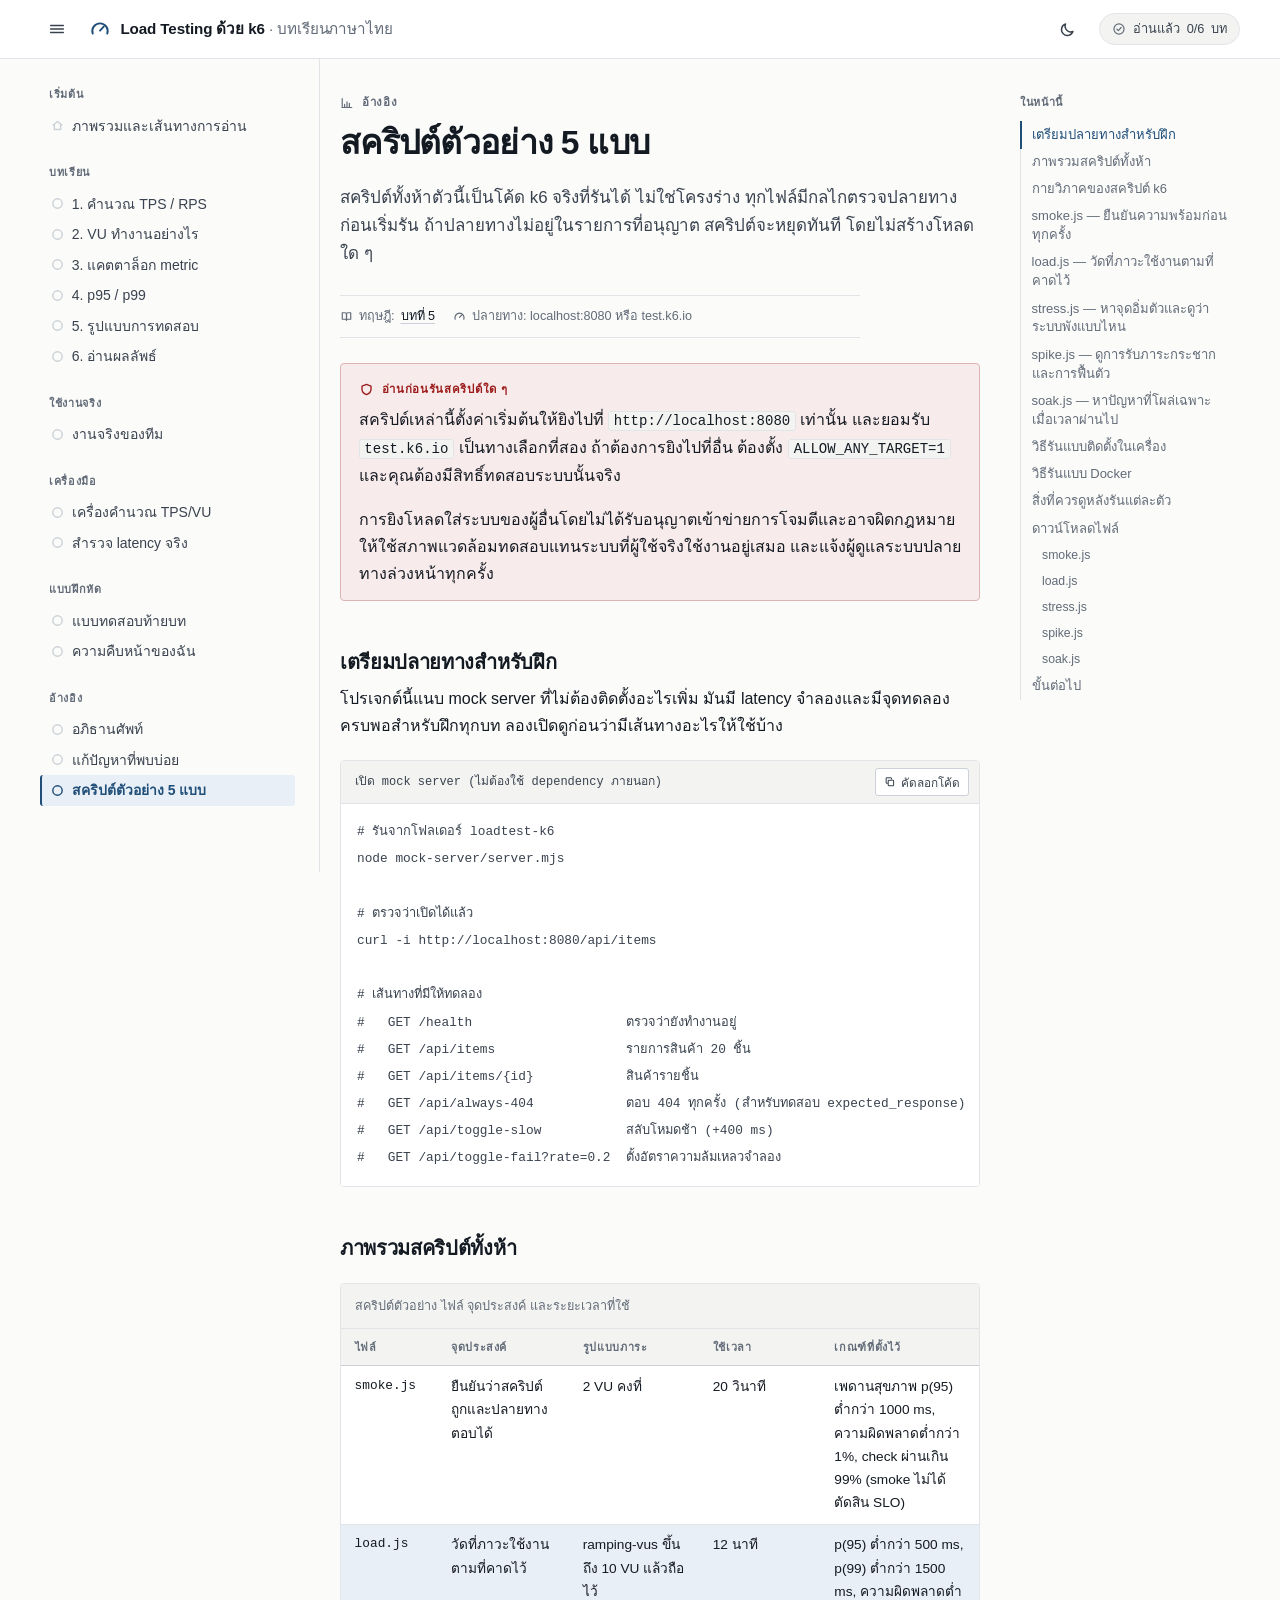
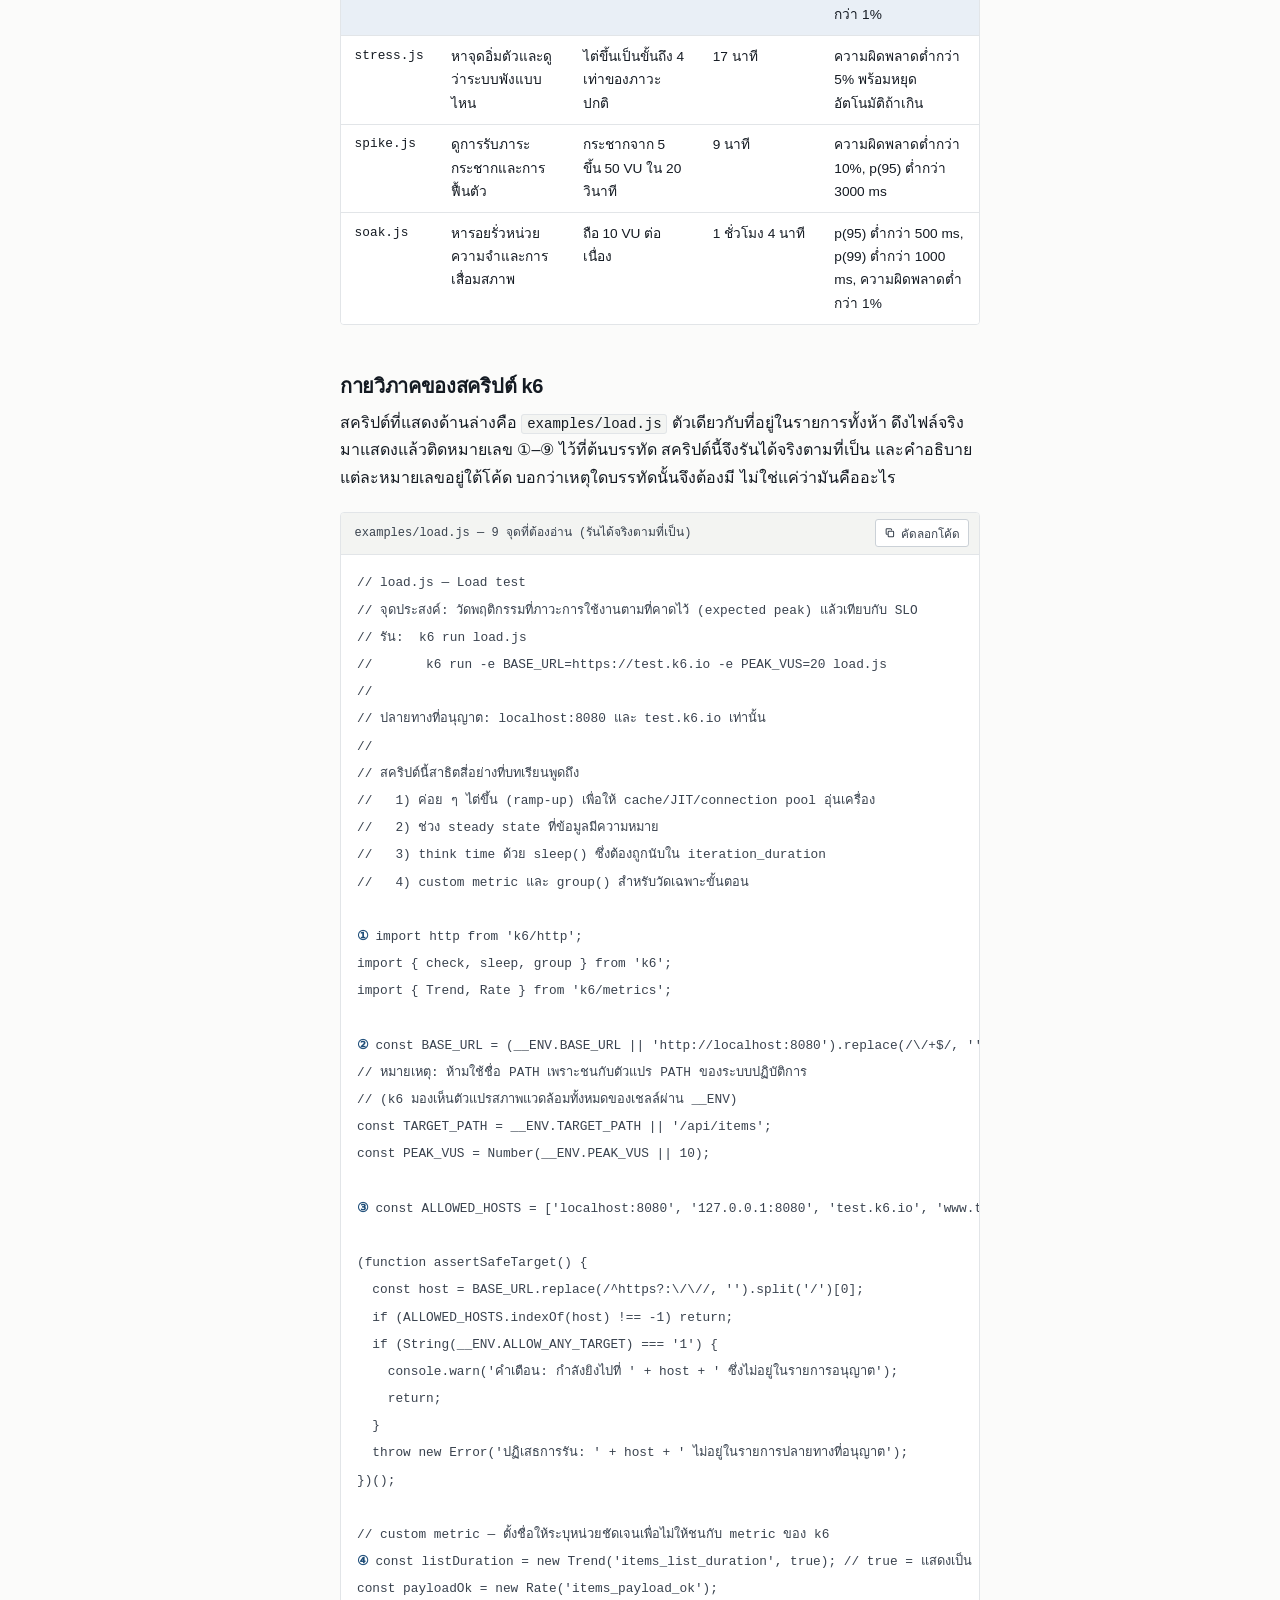
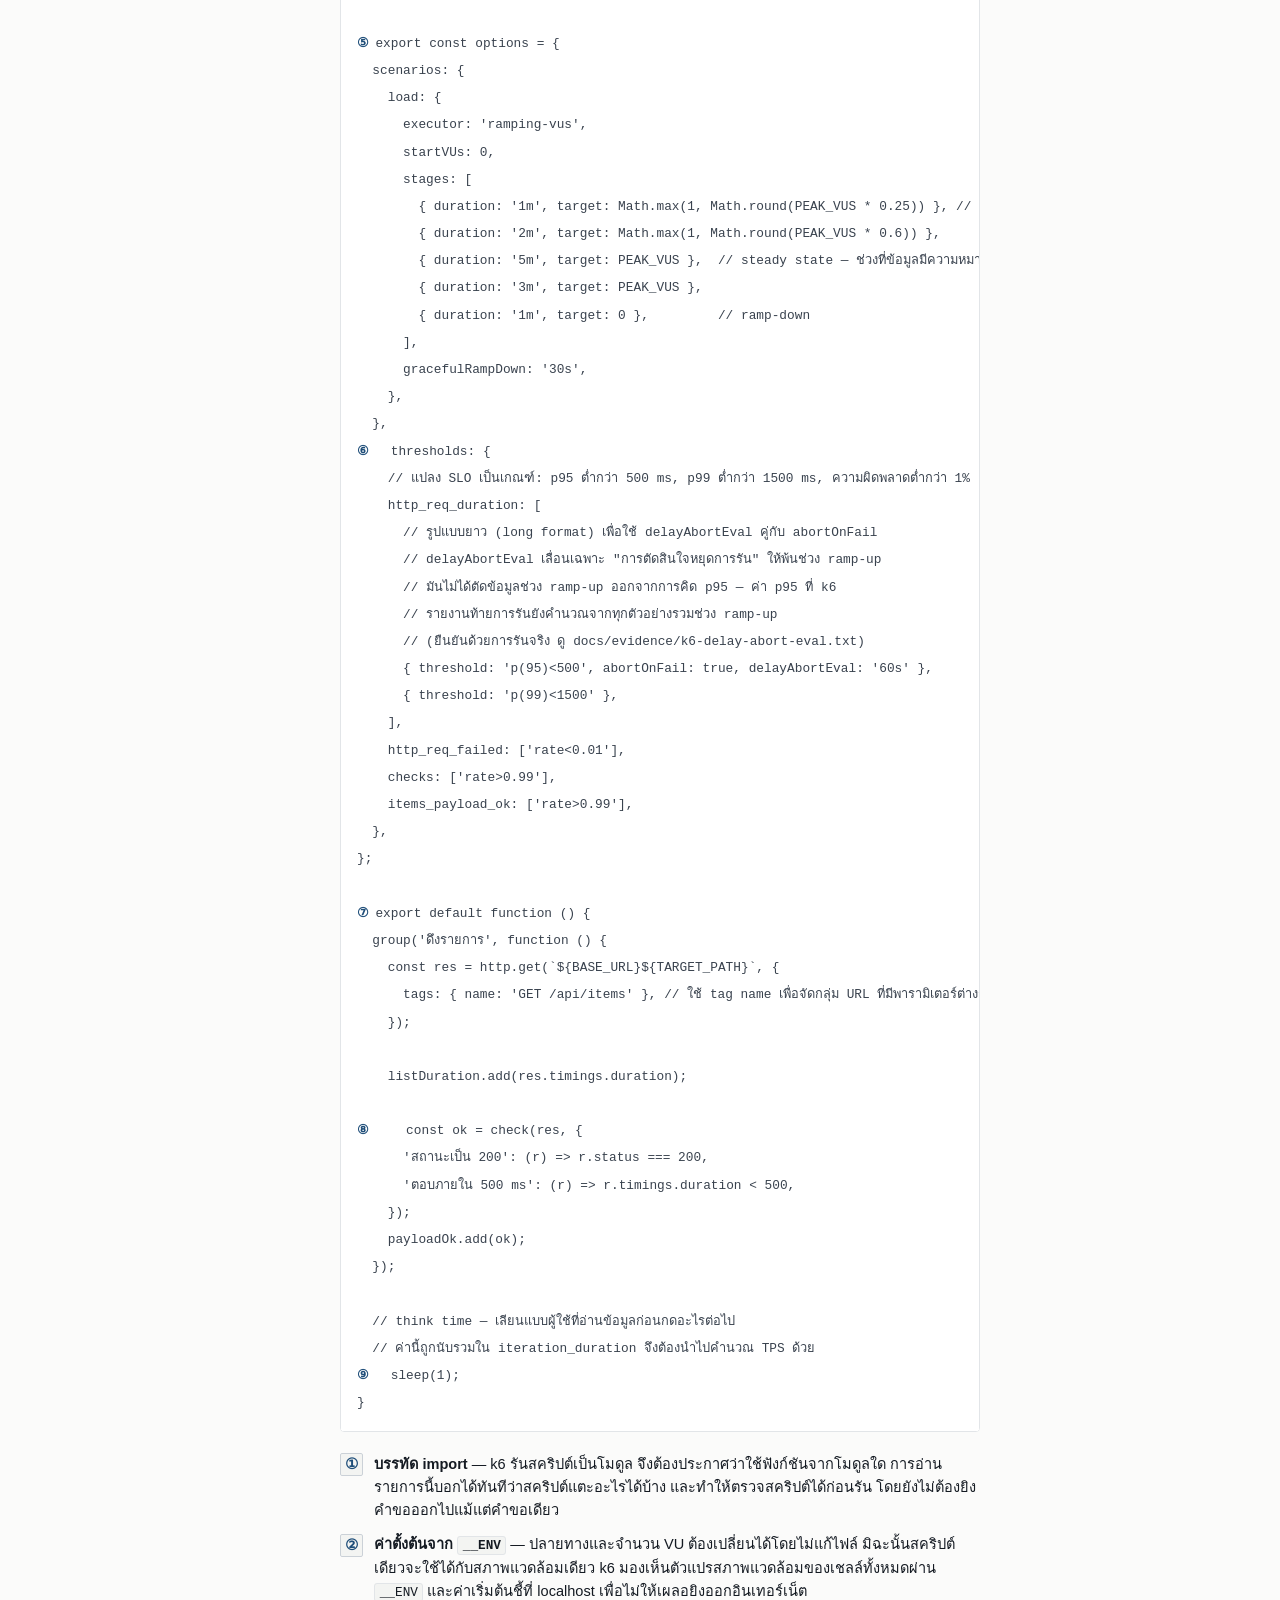
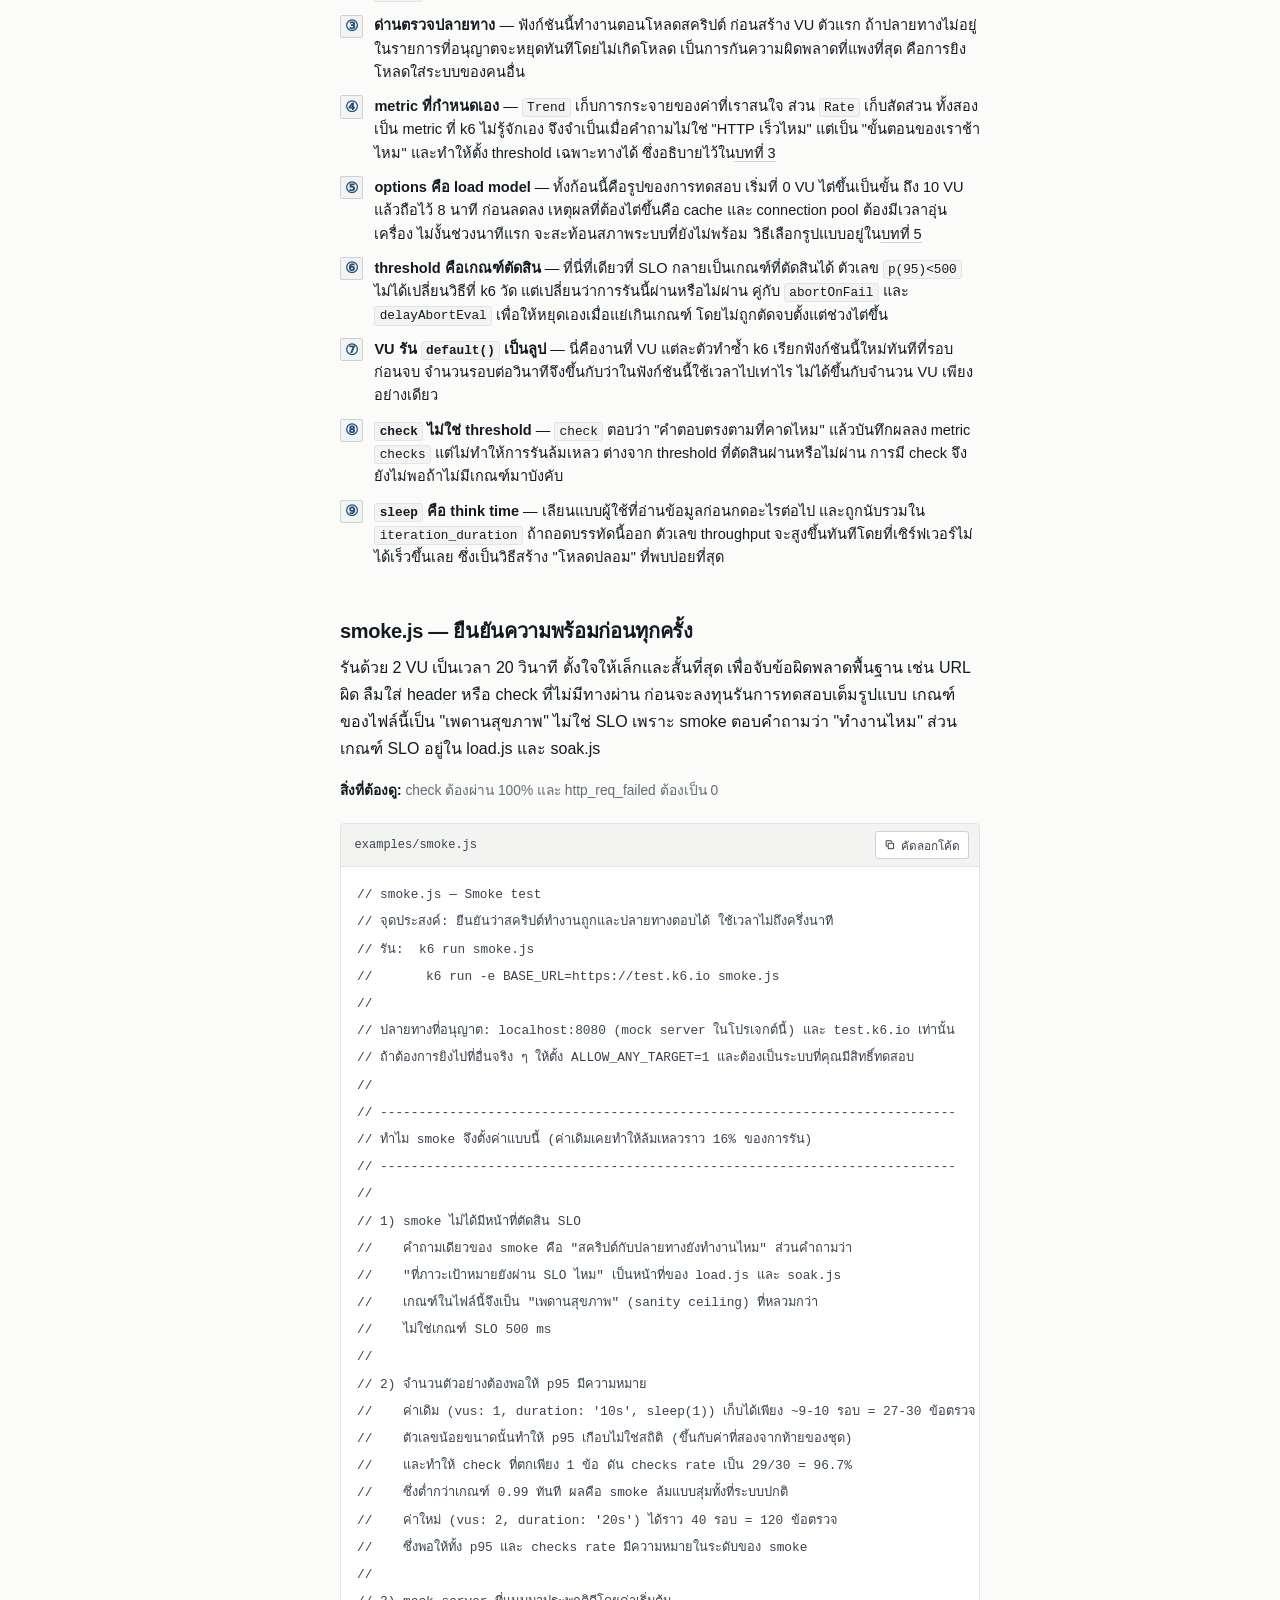
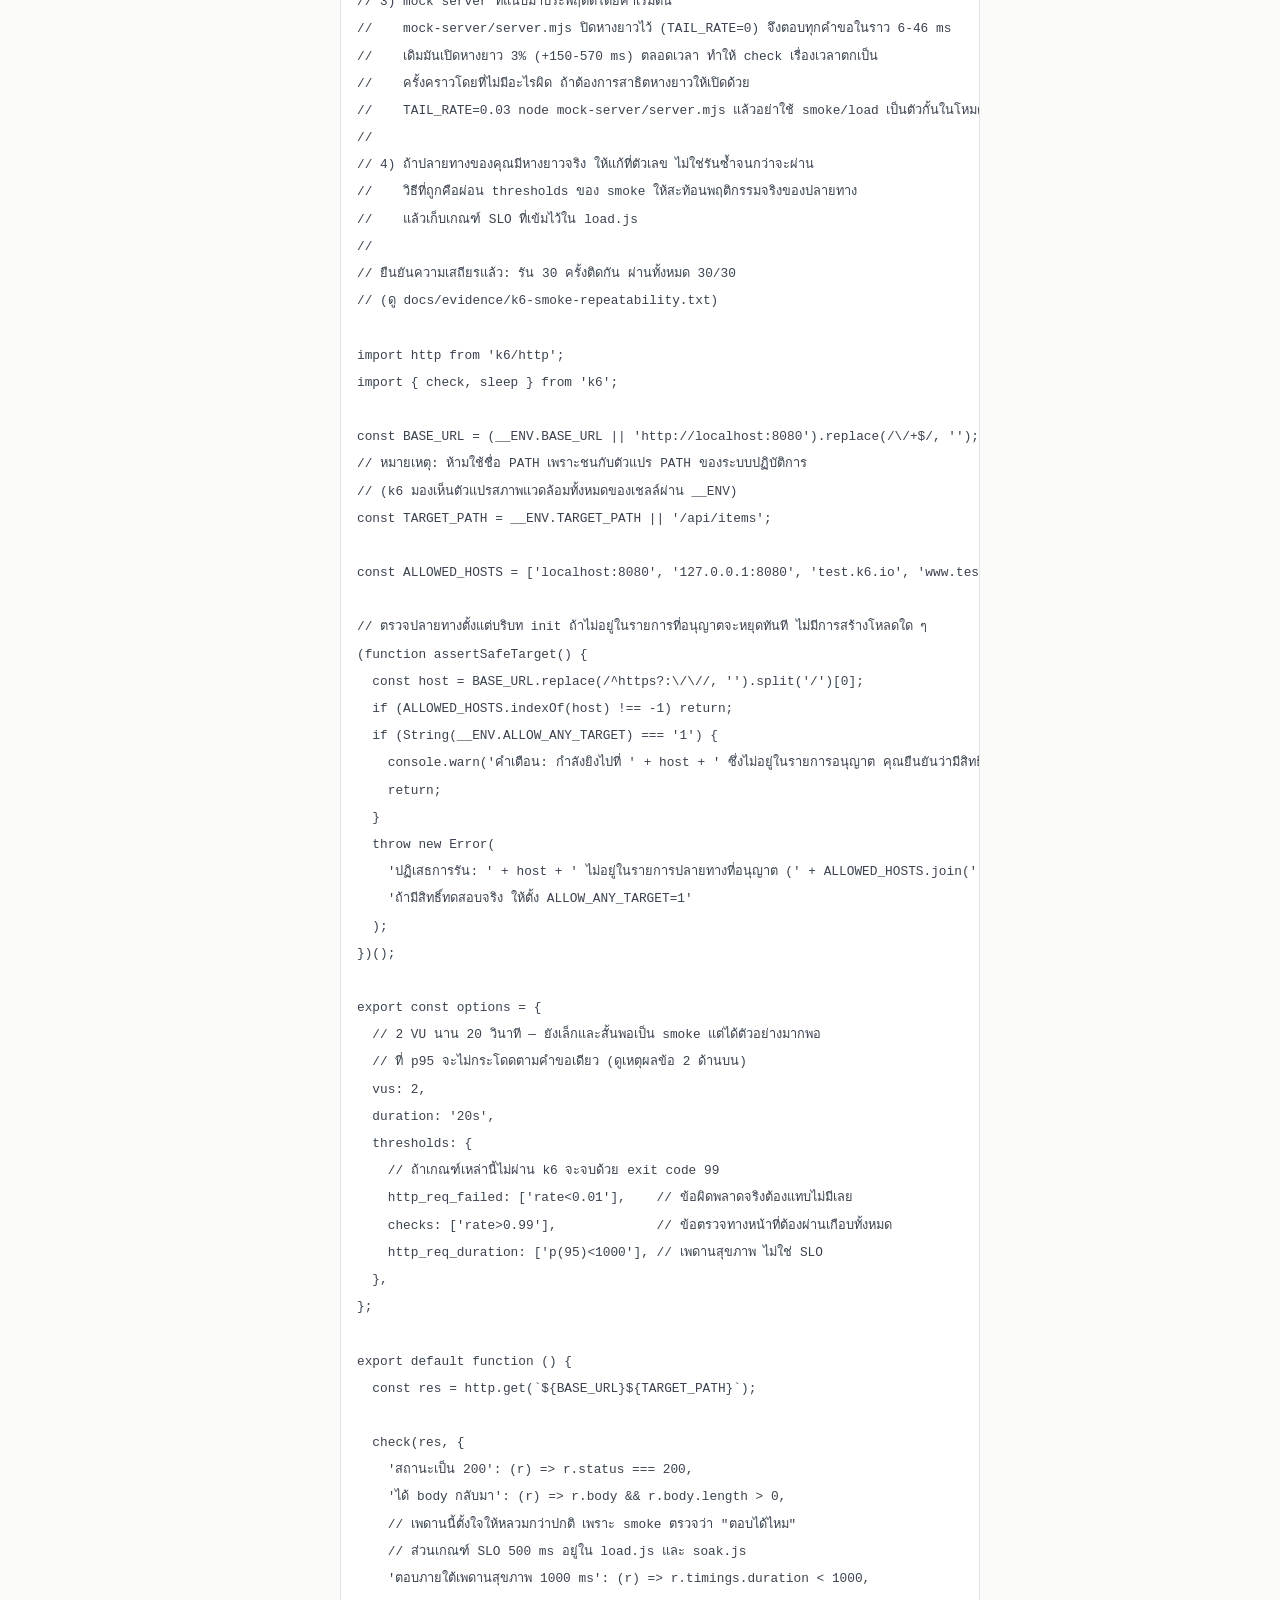
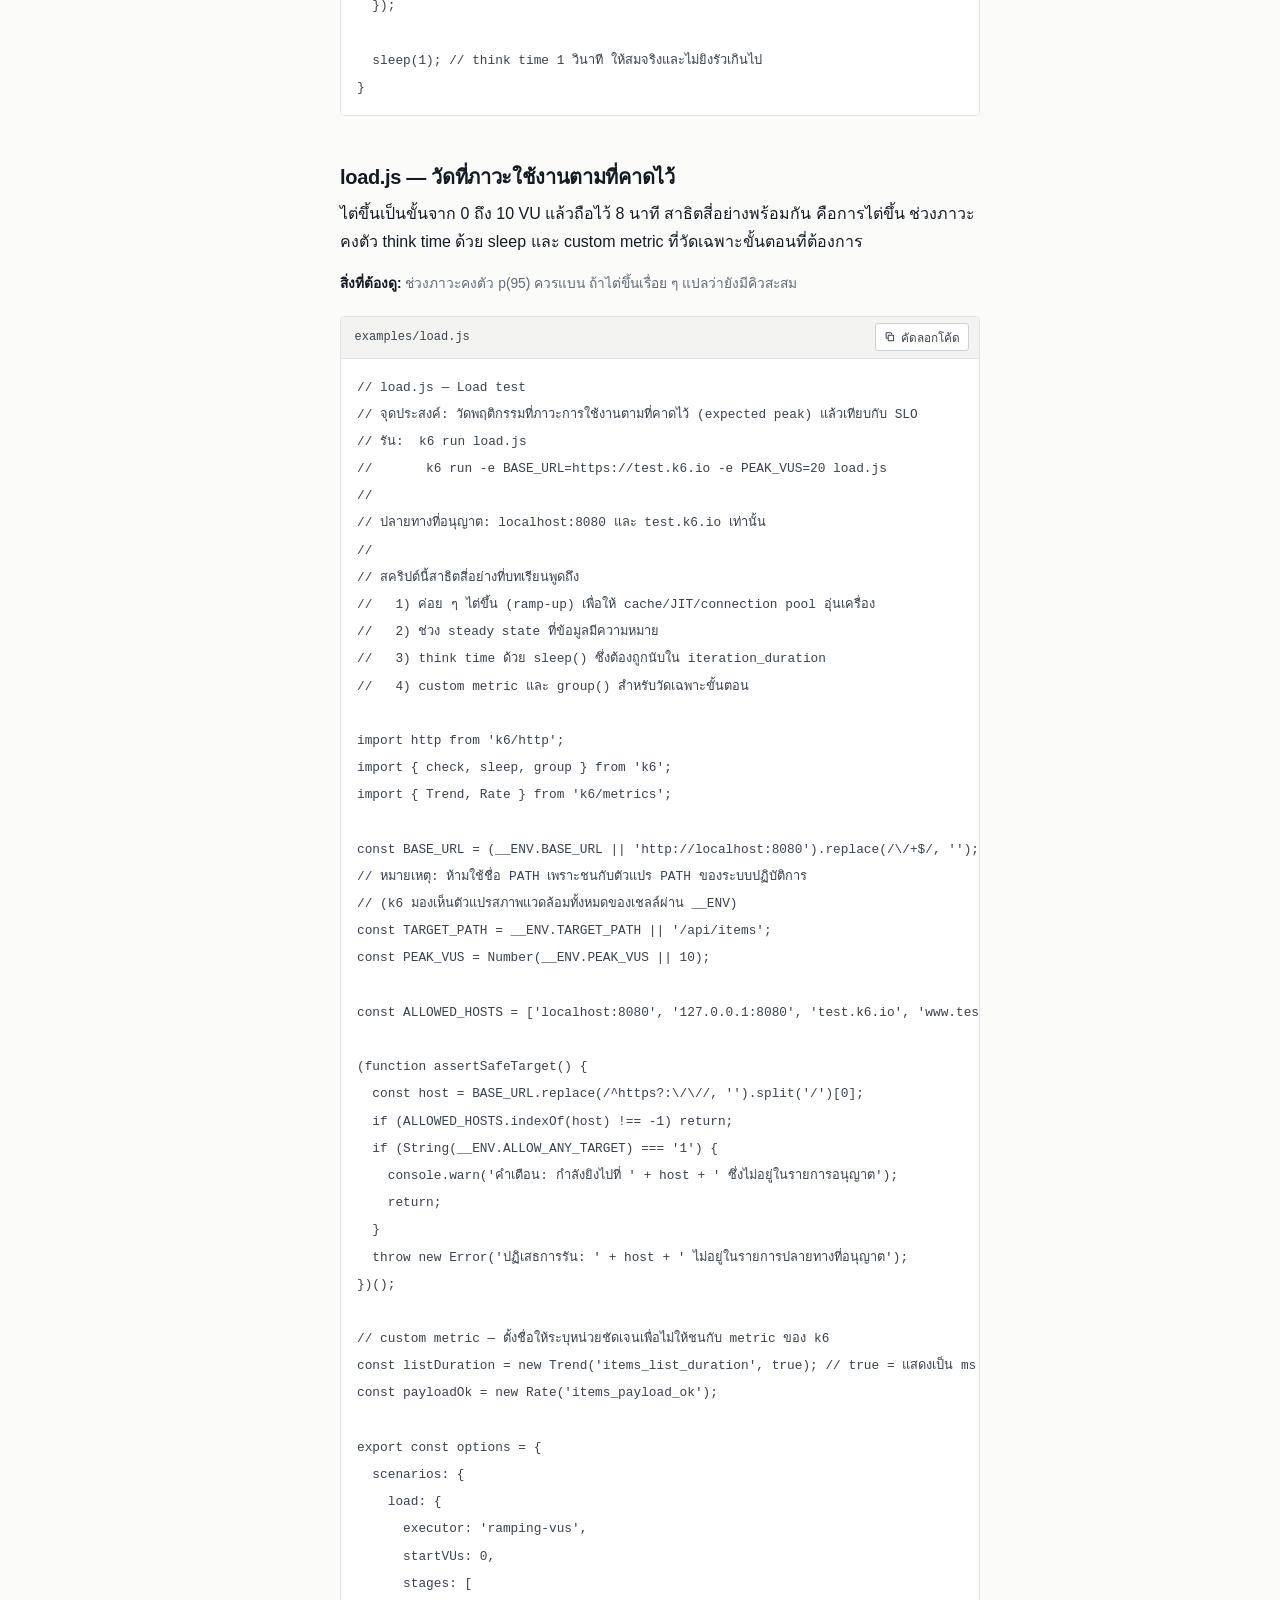
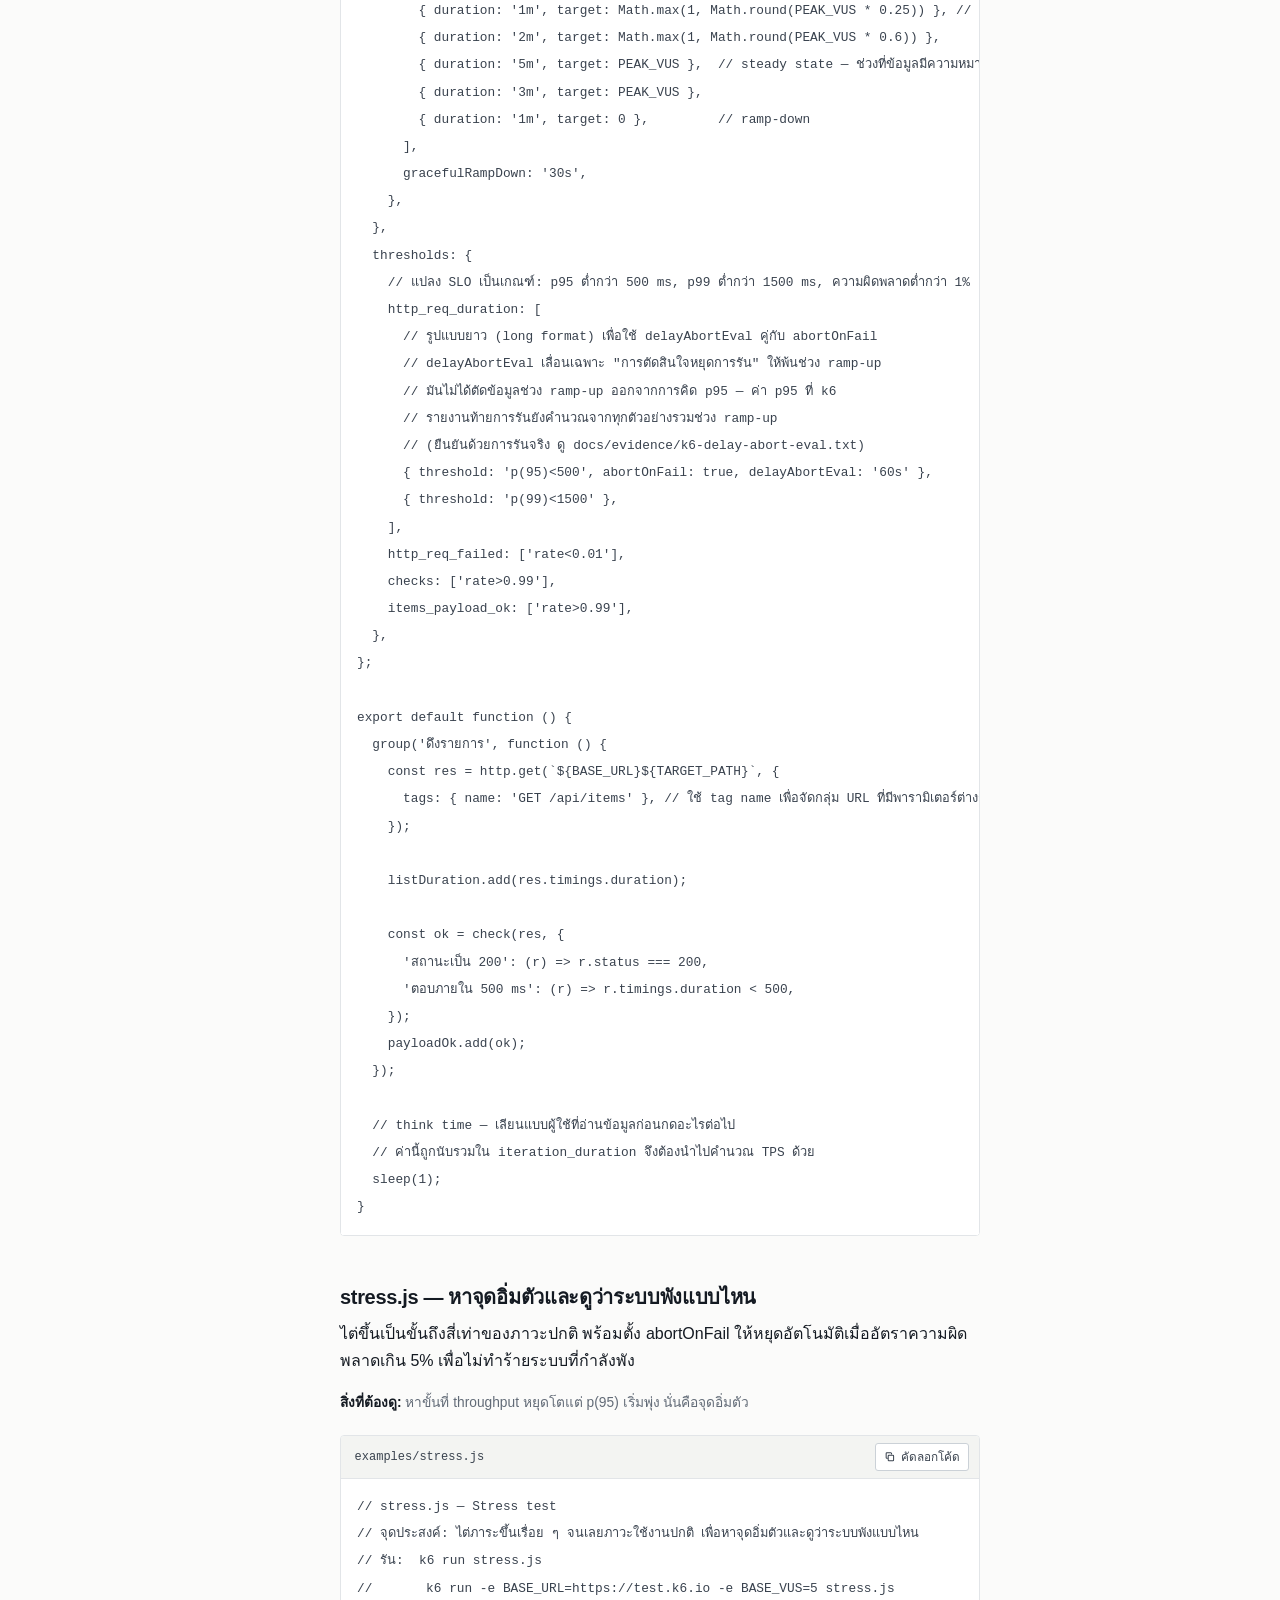
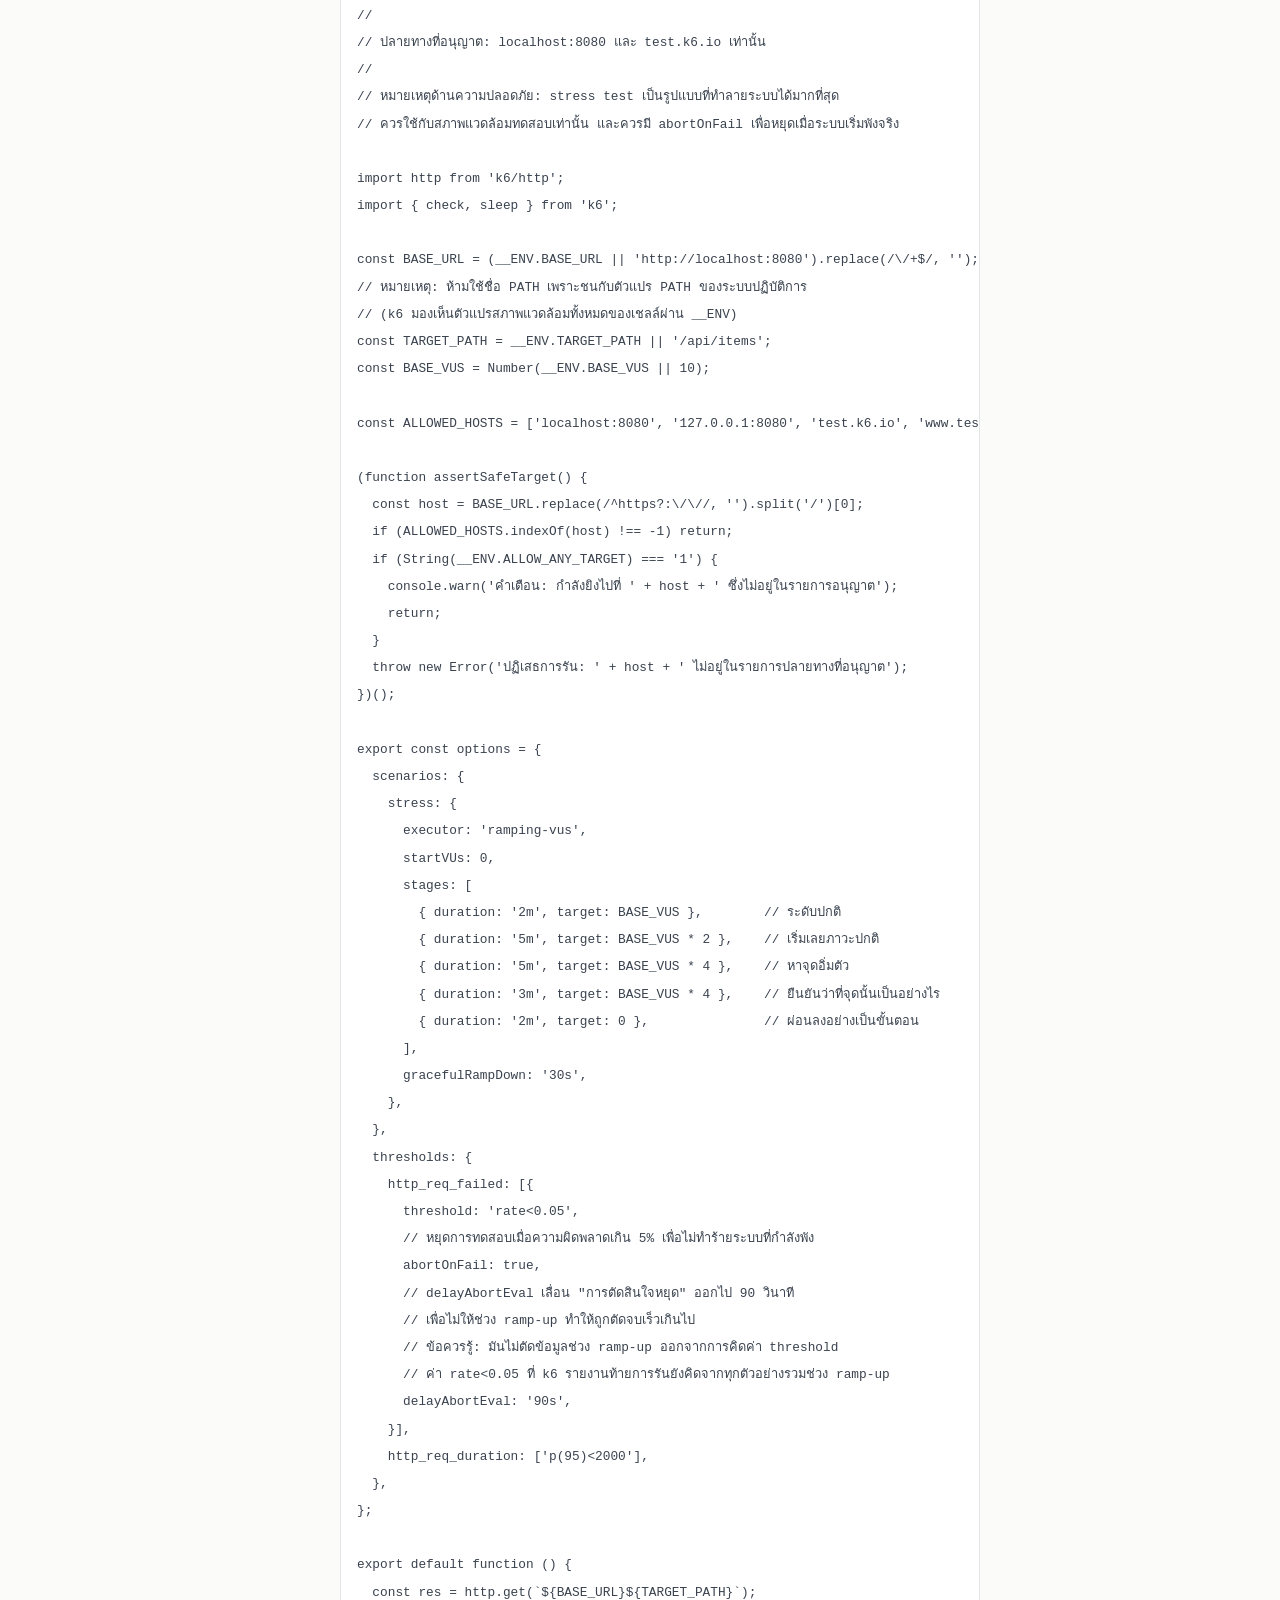
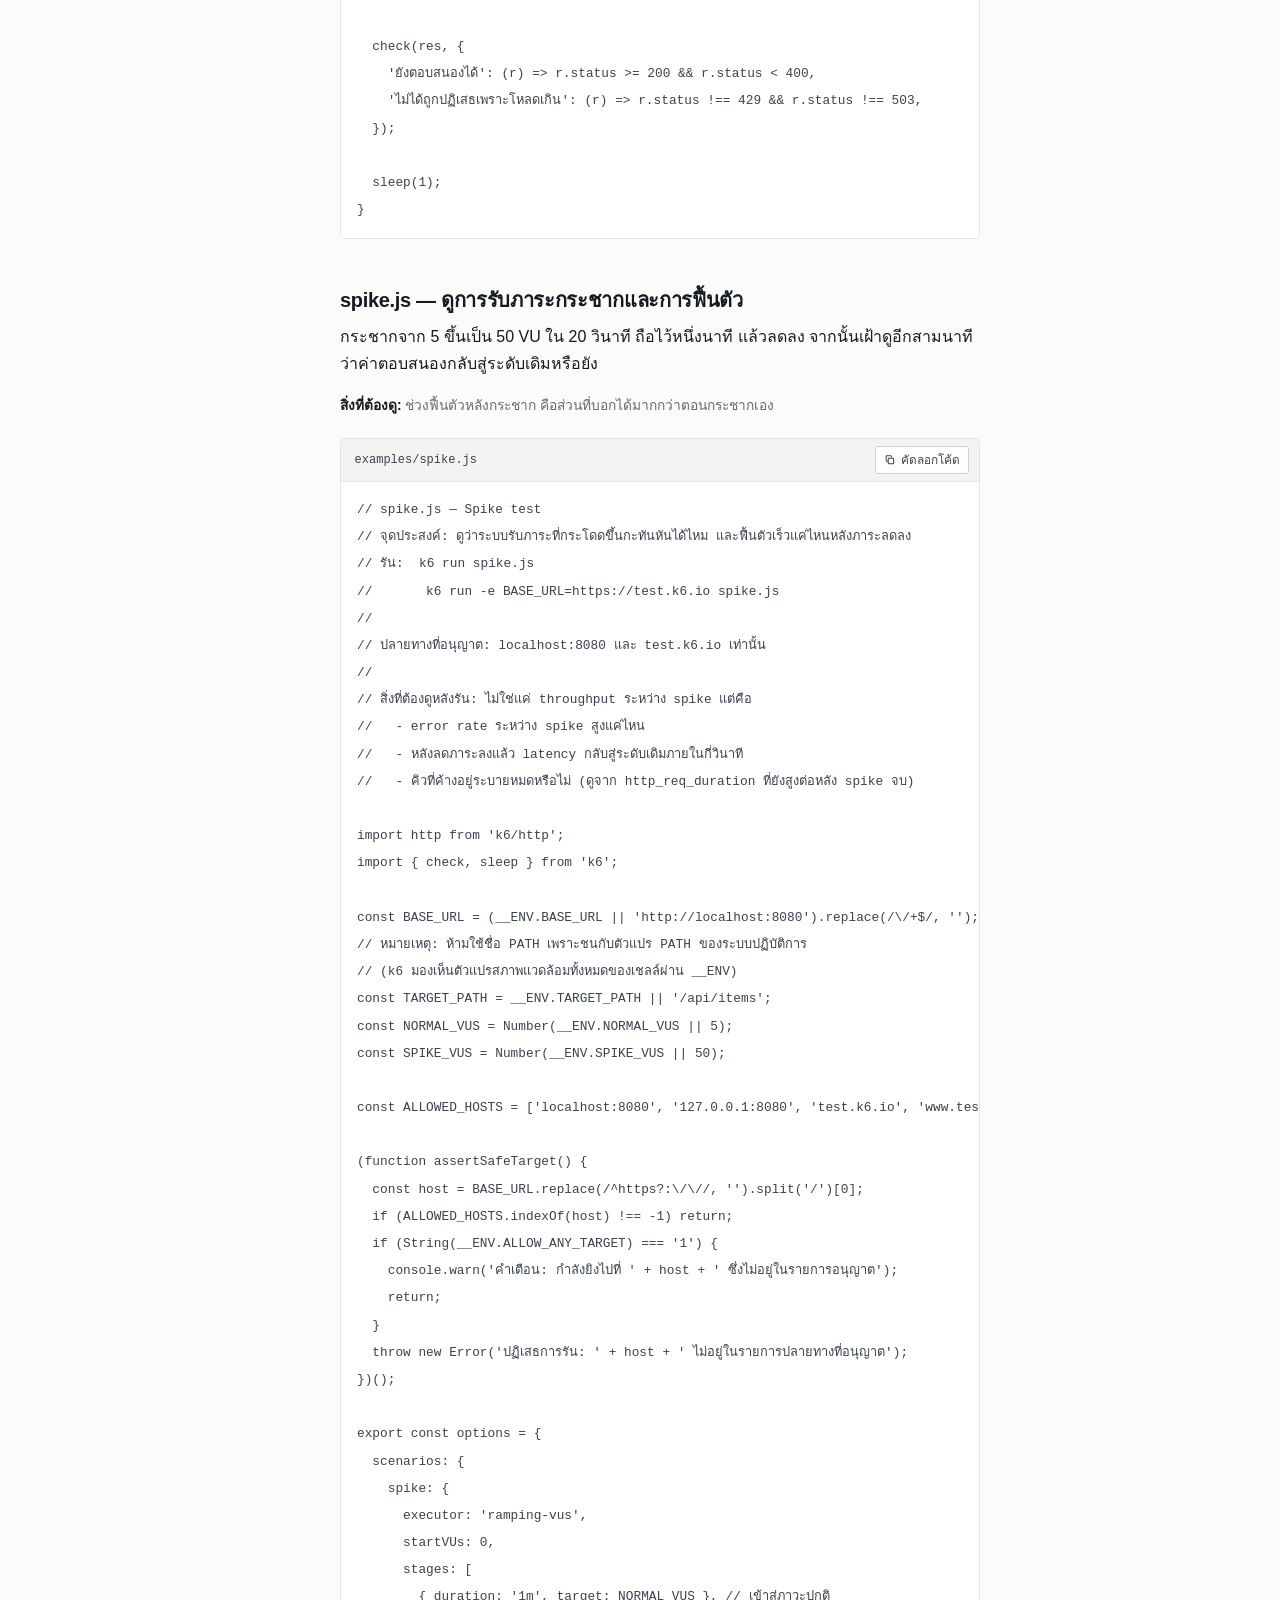
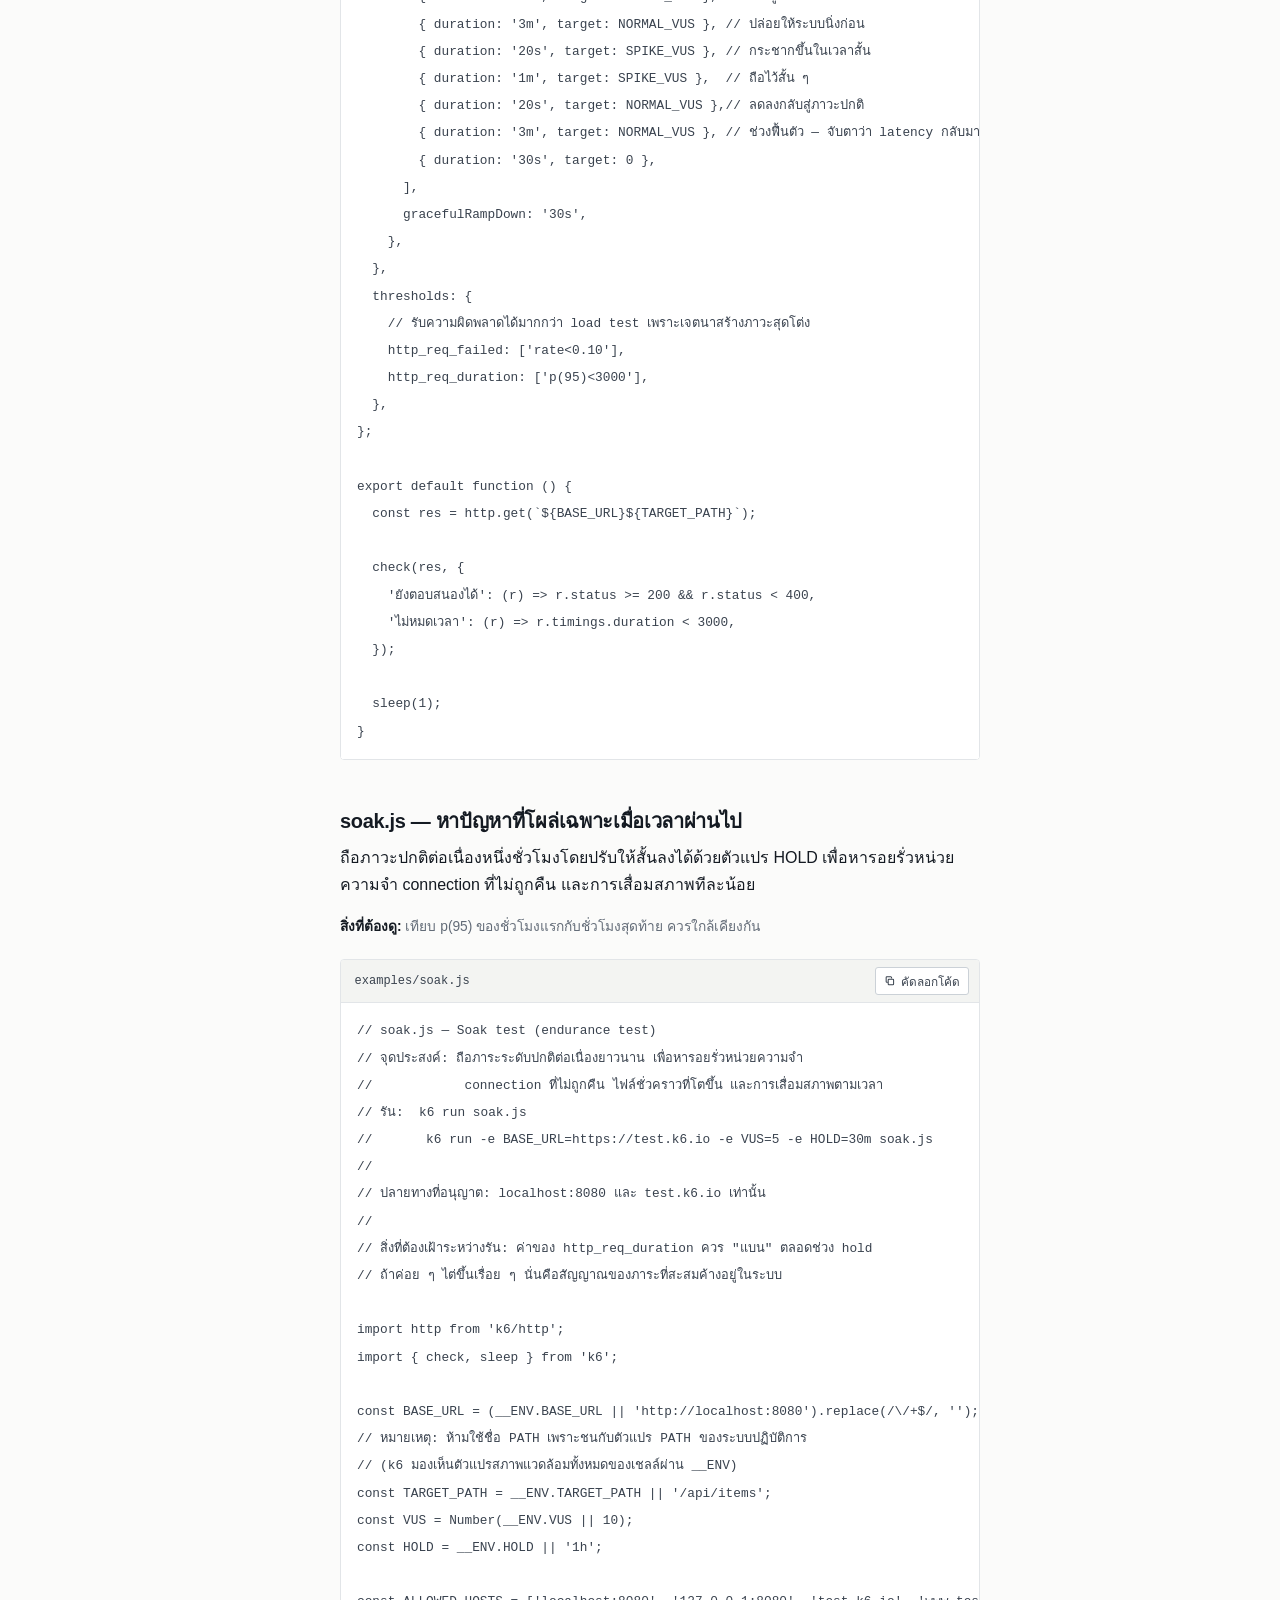
==== commit 029b1c73: "เพิ่มโมเดล 4 คำ, สไลเดอร์ในเครื่องคำนวณ, กายวิภาคสคริปต์ และหน้างานจริง+เช็คลิสต์ - index: ส่วนสี่คำ" ====
--- a/examples.html
+++ b/examples.html
@@ -150,6 +150,72 @@
         </tbody>
       </table>
     </div>
+
+    <h2 id="anatomy">กายวิภาคของสคริปต์ k6</h2>
+
+    <p>
+      สคริปต์ที่แสดงด้านล่างคือ <code>examples/load.js</code> ตัวเดียวกับที่อยู่ในรายการทั้งห้า
+      ดึงไฟล์จริงมาแสดงแล้วติดหมายเลข ①–⑨ ไว้ที่ต้นบรรทัด สคริปต์นี้จึงรันได้จริงตามที่เป็น
+      และคำอธิบายแต่ละหมายเลขอยู่ใต้โค้ด บอกว่าเหตุใดบรรทัดนั้นจึงต้องมี ไม่ใช่แค่ว่ามันคืออะไร
+    </p>
+
+    <div id="anatomy-block">
+      <p class="panel--empty" id="anatomy-state" role="status" aria-live="polite">กำลังอ่านไฟล์ examples/load.js</p>
+    </div>
+
+    <ol class="anatomy-list">
+      <li>
+        <span class="anatomy-mark">①</span><span class="anatomy-list__term">บรรทัด import</span> —
+        k6 รันสคริปต์เป็นโมดูล จึงต้องประกาศว่าใช้ฟังก์ชันจากโมดูลใด การอ่านรายการนี้บอกได้ทันทีว่าสคริปต์แตะอะไรได้บ้าง
+        และทำให้ตรวจสคริปต์ได้ก่อนรัน โดยยังไม่ต้องยิงคำขอออกไปแม้แต่คำขอเดียว
+      </li>
+      <li>
+        <span class="anatomy-mark">②</span><span class="anatomy-list__term">ค่าตั้งต้นจาก <code>__ENV</code></span> —
+        ปลายทางและจำนวน VU ต้องเปลี่ยนได้โดยไม่แก้ไฟล์ มิฉะนั้นสคริปต์เดียวจะใช้ได้กับสภาพแวดล้อมเดียว
+        k6 มองเห็นตัวแปรสภาพแวดล้อมของเชลล์ทั้งหมดผ่าน <code>__ENV</code> และค่าเริ่มต้นชี้ที่ localhost
+        เพื่อไม่ให้เผลอยิงออกอินเทอร์เน็ต
+      </li>
+      <li>
+        <span class="anatomy-mark">③</span><span class="anatomy-list__term">ด่านตรวจปลายทาง</span> —
+        ฟังก์ชันนี้ทำงานตอนโหลดสคริปต์ ก่อนสร้าง VU ตัวแรก ถ้าปลายทางไม่อยู่ในรายการที่อนุญาตจะหยุดทันทีโดยไม่เกิดโหลด
+        เป็นการกันความผิดพลาดที่แพงที่สุด คือการยิงโหลดใส่ระบบของคนอื่น
+      </li>
+      <li>
+        <span class="anatomy-mark">④</span><span class="anatomy-list__term">metric ที่กำหนดเอง</span> —
+        <code>Trend</code> เก็บการกระจายของค่าที่เราสนใจ ส่วน <code>Rate</code> เก็บสัดส่วน
+        ทั้งสองเป็น metric ที่ k6 ไม่รู้จักเอง จึงจำเป็นเมื่อคำถามไม่ใช่ "HTTP เร็วไหม" แต่เป็น "ขั้นตอนของเราช้าไหม"
+        และทำให้ตั้ง threshold เฉพาะทางได้ ซึ่งอธิบายไว้ใน<a href="lessons/03-metrics.html">บทที่ 3</a>
+      </li>
+      <li>
+        <span class="anatomy-mark">⑤</span><span class="anatomy-list__term">options คือ load model</span> —
+        ทั้งก้อนนี้คือรูปของการทดสอบ เริ่มที่ 0 VU ไต่ขึ้นเป็นขั้น ถึง 10 VU แล้วถือไว้ 8 นาที ก่อนลดลง
+        เหตุผลที่ต้องไต่ขึ้นคือ cache และ connection pool ต้องมีเวลาอุ่นเครื่อง ไม่งั้นช่วงนาทีแรก
+        จะสะท้อนสภาพระบบที่ยังไม่พร้อม วิธีเลือกรูปแบบอยู่ใน<a href="lessons/05-load-profiles.html">บทที่ 5</a>
+      </li>
+      <li>
+        <span class="anatomy-mark">⑥</span><span class="anatomy-list__term">threshold คือเกณฑ์ตัดสิน</span> —
+        ที่นี่ที่เดียวที่ SLO กลายเป็นเกณฑ์ที่ตัดสินได้ ตัวเลข <code>p(95)&lt;500</code> ไม่ได้เปลี่ยนวิธีที่ k6 วัด
+        แต่เปลี่ยนว่าการรันนี้ผ่านหรือไม่ผ่าน คู่กับ <code>abortOnFail</code> และ <code>delayAbortEval</code>
+        เพื่อให้หยุดเองเมื่อแย่เกินเกณฑ์ โดยไม่ถูกตัดจบตั้งแต่ช่วงไต่ขึ้น
+      </li>
+      <li>
+        <span class="anatomy-mark">⑦</span><span class="anatomy-list__term">VU รัน <code>default()</code> เป็นลูป</span> —
+        นี่คืองานที่ VU แต่ละตัวทำซ้ำ k6 เรียกฟังก์ชันนี้ใหม่ทันทีที่รอบก่อนจบ
+        จำนวนรอบต่อวินาทีจึงขึ้นกับว่าในฟังก์ชันนี้ใช้เวลาไปเท่าไร ไม่ได้ขึ้นกับจำนวน VU เพียงอย่างเดียว
+      </li>
+      <li>
+        <span class="anatomy-mark">⑧</span><span class="anatomy-list__term"><code>check</code> ไม่ใช่ threshold</span> —
+        <code>check</code> ตอบว่า "คำตอบตรงตามที่คาดไหม" แล้วบันทึกผลลง metric <code>checks</code>
+        แต่ไม่ทำให้การรันล้มเหลว ต่างจาก threshold ที่ตัดสินผ่านหรือไม่ผ่าน
+        การมี check จึงยังไม่พอถ้าไม่มีเกณฑ์มาบังคับ
+      </li>
+      <li>
+        <span class="anatomy-mark">⑨</span><span class="anatomy-list__term"><code>sleep</code> คือ think time</span> —
+        เลียนแบบผู้ใช้ที่อ่านข้อมูลก่อนกดอะไรต่อไป และถูกนับรวมใน <code>iteration_duration</code>
+        ถ้าถอดบรรทัดนี้ออก ตัวเลข throughput จะสูงขึ้นทันทีโดยที่เซิร์ฟเวอร์ไม่ได้เร็วขึ้นเลย
+        ซึ่งเป็นวิธีสร้าง "โหลดปลอม" ที่พบบ่อยที่สุด
+      </li>
+    </ol>
 
     <div id="load-state" class="panel--empty" role="status" aria-live="polite">
       กำลังอ่านไฟล์สคริปต์
@@ -376,6 +442,78 @@
     var copyButton = window.LTK6.copyButton;
     if (!ctx) return;
 
+    /* ---------- กายวิภาคของสคริปต์ k6 ----------
+       ดึงไฟล์ examples/load.js จริงมาแสดง แล้วแทรกเครื่องหมายที่ "ต้นบรรทัด"
+       เมื่อถอด <span class="anatomy-mark"> ออก ข้อความที่เหลือจะตรงกับไฟล์จริงทุกไบต์
+       โค้ดที่แสดงจึงเป็นสคริปต์ที่รันได้จริงเสมอ และไม่มีสำเนาที่เพี้ยนจากต้นฉบับได้
+
+       ทุกหมายเลขผูกกับ "บรรทัด" และ "ข้อความที่ต้องพบบนบรรทัดนั้น" ถ้ามีคนแก้ load.js
+       จนบรรทัดเลื่อน ด่านนี้จะฟ้องทันทีที่เปิดหน้า แทนที่จะชี้ผิดอย่างเงียบ ๆ */
+
+    var ANATOMY = [
+      { mark: '①', line: 14, anchor: 'import http from' },
+      { mark: '②', line: 18, anchor: 'const BASE_URL' },
+      { mark: '③', line: 24, anchor: 'const ALLOWED_HOSTS' },
+      { mark: '④', line: 37, anchor: 'const listDuration' },
+      { mark: '⑤', line: 40, anchor: 'export const options' },
+      { mark: '⑥', line: 55, anchor: 'thresholds: {' },
+      { mark: '⑦', line: 72, anchor: 'export default function' },
+      { mark: '⑧', line: 80, anchor: 'const ok = check(res' },
+      { mark: '⑨', line: 89, anchor: 'sleep(1);' }
+    ];
+
+    var anatomyHost = document.getElementById('anatomy-block');
+
+    function anatomyFail(message) {
+      anatomyHost.className = 'callout callout--warn';
+      anatomyHost.innerHTML =
+        '<div class="callout__head">' +
+        '<svg viewBox="0 0 20 20" fill="none" stroke="currentColor" stroke-width="1.8" stroke-linecap="round" stroke-linejoin="round" aria-hidden="true"><path d="M10 3.4l6.9 12H3.1z"/><path d="M10 8.2v3.4M10 13.6h.01"/></svg>' +
+        '<span class="label">แสดงกายวิภาคของสคริปต์ไม่ได้</span></div>' +
+        '<p>' + esc(message) + '</p>' +
+        '<p><strong>วิธีแก้:</strong> หน้านี้ต้องเปิดผ่านเว็บเซิร์ฟเวอร์ ไม่ใช่เปิดไฟล์ตรง ๆ ด้วย file:// ' +
+        'ให้รัน <code>python3 -m http.server</code> ในโฟลเดอร์ site แล้วเปิดผ่าน http://localhost</p>';
+    }
+
+    fetch(ctx.root + 'examples/load.js', { cache: 'no-cache' }).then(function (res) {
+      if (!res.ok) throw new Error('examples/load.js — HTTP ' + res.status);
+      return res.text();
+    }).then(function (code) {
+      var lines = code.split('\n');
+      var byLine = {};
+      ANATOMY.forEach(function (a, i) {
+        var text = lines[a.line - 1];
+        if (text === undefined || text.indexOf(a.anchor) === -1) {
+          throw new Error('หมายเลข ' + (i + 1) + ' (' + a.mark + ') ชี้บรรทัดที่ ' + a.line +
+            ' ซึ่งไม่ตรงกับ ' + JSON.stringify(a.anchor) + ' — ไฟล์ load.js ถูกแก้ให้บรรทัดเลื่อนไปแล้ว');
+        }
+        byLine[a.line] = a.mark;
+      });
+
+      var body = lines.map(function (text, i) {
+        var mark = byLine[i + 1];
+        return (mark ? '<span class="anatomy-mark">' + mark + '</span>' : '') + esc(text);
+      }).join('\n');
+
+      anatomyHost.className = '';
+      anatomyHost.innerHTML =
+        '<div class="code-block">' +
+          '<div class="code-block__head">' +
+            '<span class="code-block__title">examples/load.js — ' + ANATOMY.length +
+            ' จุดที่ต้องอ่าน (รันได้จริงตามที่เป็น)</span>' +
+          '</div>' +
+          '<pre><code>' + body + '</code></pre>' +
+        '</div>';
+
+      /* ปุ่มคัดลอกได้ข้อความไฟล์จริง ไม่มีเครื่องหมาย จึงเอาไปรันได้ทันที */
+      var head = anatomyHost.querySelector('.code-block__head');
+      if (head && copyButton && !head.querySelector('.copy-btn')) {
+        head.appendChild(copyButton(function () { return code; }, 'คัดลอกโค้ด'));
+      }
+    }).catch(function (err) {
+      anatomyFail(err.message);
+    });
+
     var host = document.getElementById('scripts-host');
     var stateEl = document.getElementById('load-state');
 
--- a/assets/css/main.css
+++ b/assets/css/main.css
@@ -387,6 +387,65 @@
 }
 .keypoint > :last-child{margin-bottom:0}
 
+/* ---------- สี่คำที่ต้องจำ (หน้าแรก) ----------
+   สี่แนวคิดที่เนื้อหาที่เหลือแขวนอยู่กับมัน — ใช้เส้นคั่นบางระหว่างบล็อก
+   ไม่ใช่การ์ดมุมโค้ง และไม่ใช้ขอบซ้ายสี เพื่อให้อ่านบนจอ 360px ได้ไม่ต้องเลื่อนแนวนอน */
+
+.four-words{
+  margin:1.2em 0 1.3em;
+  border-top:1px solid var(--border-strong);
+}
+.four-word{
+  border-bottom:1px solid var(--border);
+  padding:.85rem 0 .8rem;
+}
+.four-word dt{
+  display:flex;flex-wrap:wrap;align-items:baseline;gap:0 8px;
+  font-family:var(--font-mono);
+  font-size:1rem;font-weight:600;color:var(--fg);
+}
+.four-word__th{
+  font-family:var(--font-sans);
+  font-size:.885rem;font-weight:600;color:var(--accent);
+}
+.four-word dd{margin:.35rem 0 0}
+.four-word dd > p{
+  margin:0 0 .28em;font-size:.895rem;line-height:1.6;max-width:var(--article);
+}
+.four-word dd > p:last-child{margin-bottom:0}
+.four-word__label{
+  font-size:.72rem;text-transform:uppercase;letter-spacing:.05em;
+  font-weight:600;color:var(--muted);margin-right:5px;
+}
+.four-word__meaning{color:var(--fg)}
+.four-word__evidence{color:var(--fg-soft);font-variant-numeric:tabular-nums}
+.four-word__trap{
+  display:flex;gap:6px;align-items:flex-start;color:var(--fg-soft);
+}
+.four-word__trap svg{
+  width:14px;height:14px;stroke-width:1.8;color:var(--warn);flex:0 0 auto;margin-top:.24em;
+}
+
+/* ประโยคเดียวที่ต้องจำ ปิดท้ายส่วนสี่คำ */
+.four-words__rule{
+  border-top:1px solid var(--border-strong);
+  border-bottom:1px solid var(--border-strong);
+  background:var(--bg-alt);
+  padding:.7rem .9rem;margin:0 0 1.2em;
+  max-width:var(--article);
+  font-weight:600;color:var(--fg);
+}
+
+/* ---------- บรรทัดอ้างกลับไปยังสี่คำ (ท้ายใจความสำคัญของบทเรียน 01–06) ---------- */
+
+.recall{
+  font-size:.83rem;color:var(--muted);margin:.15em 0 0;
+}
+.recall svg{
+  display:inline-block;vertical-align:-.14em;
+  width:13px;height:13px;stroke-width:1.8;color:var(--muted);margin-right:4px;
+}
+
 /* ตัวเลขหรือสูตรที่ต้องจำ — ล็อกความกว้างหลักไว้ เพื่อให้กวาดตาอ่านเทียบกันได้ */
 .key-figure{
   font-family:var(--font-mono);
@@ -524,6 +583,29 @@
 .copy-btn:hover{background:var(--bg);color:var(--fg)}
 .copy-btn svg{width:12px;height:12px;stroke-width:1.7}
 .copy-btn.is-copied{border-color:var(--ok);color:var(--ok)}
+
+/* ---------- กายวิภาคของสคริปต์ k6 ----------
+   เครื่องหมาย ①–⑨ บอกความหมายด้วยสองอย่างพร้อมกัน คือ "รูปสัญลักษณ์" และ
+   "ตำแหน่งต้นบรรทัด" ไม่ได้พึ่งสีเพียงอย่างเดียว สีเป็นแค่ส่วนช่วยกวาดตา */
+
+.anatomy-mark{
+  font-weight:600;color:var(--accent);margin-right:.5em;
+}
+.anatomy-list{list-style:none;margin:1.2em 0;padding:0;max-width:var(--article)}
+.anatomy-list li{
+  position:relative;padding-left:2.15rem;margin-bottom:.75em;
+  font-size:.91rem;line-height:1.6;
+}
+.anatomy-list li:last-child{margin-bottom:0}
+.anatomy-list .anatomy-mark{
+  position:absolute;left:0;top:.02em;
+  display:flex;align-items:center;justify-content:center;
+  width:1.45rem;height:1.45rem;margin-right:0;
+  font-size:.95rem;
+  border:1px solid var(--border-strong);border-radius:2px;
+  background:var(--bg-alt);
+}
+.anatomy-list__term{font-weight:600;color:var(--fg)}
 
 /* ---------- callouts ---------- */
 
@@ -679,6 +761,84 @@
 .field-error .fix{display:block;color:var(--fg-soft);margin-top:2px}
 .search-field{max-width:360px}
 .search-field input{font-family:var(--font-sans);font-variant-numeric:normal}
+
+/* ---------- สไลเดอร์คู่กับช่องกรอก ----------
+   วาด track/thumb เองจากโทเคน ไม่ปล่อยให้เบราว์เซอร์เลือกสีเอง
+   จึงคุมคอนทราสต์ได้จริงทั้งสองธีม: thumb = --accent บนพื้น --surface
+   และตัดกับรางที่เหลือ (--border-strong) เกิน 3:1 ทุกกรณี */
+
+.field .range{
+  -webkit-appearance:none;appearance:none;
+  width:100%;height:20px;margin:.1rem 0 0;padding:0;
+  background:transparent;border:0;border-radius:0;
+  font-variant-numeric:normal;box-shadow:none;
+  cursor:pointer;
+}
+.field .range::-webkit-slider-runnable-track{
+  height:6px;border-radius:3px;background:var(--border-strong);
+}
+.field .range::-moz-range-track{
+  height:6px;border-radius:3px;background:var(--border-strong);
+}
+.field .range::-webkit-slider-thumb{
+  -webkit-appearance:none;appearance:none;
+  width:16px;height:16px;margin-top:-5px;
+  border:1px solid var(--accent);border-radius:50%;background:var(--accent);
+}
+.field .range::-moz-range-thumb{
+  width:16px;height:16px;
+  border:1px solid var(--accent);border-radius:50%;background:var(--accent);
+}
+.field .range:hover::-webkit-slider-thumb,
+.field .range:active::-webkit-slider-thumb{background:var(--accent-strong);border-color:var(--accent-strong)}
+.field .range:hover::-moz-range-thumb,
+.field .range:active::-moz-range-thumb{background:var(--accent-strong);border-color:var(--accent-strong)}
+.field .range:focus-visible{outline:2px solid var(--accent);outline-offset:2px}
+.field .range-label{font-size:.75rem;font-weight:400;color:var(--muted)}
+.slider-hint{
+  display:flex;align-items:center;gap:6px;
+  font-size:.78rem;color:var(--muted);margin:-.1em 0 1.15em;
+}
+.slider-hint svg{width:13px;height:13px;stroke-width:1.8;color:var(--muted);flex:0 0 auto}
+
+/* ---------- เช็คลิสต์ก่อนรัน (หน้าใช้งานจริง) ---------- */
+
+.check-progress{
+  display:flex;align-items:center;gap:10px;
+  border:1px solid var(--border);border-radius:var(--radius);
+  background:var(--surface);padding:.6rem .8rem;margin:1.2em 0 .9em;
+  max-width:var(--article);
+}
+.check-progress__bar{
+  flex:1 1 auto;height:6px;border-radius:3px;
+  background:var(--border-strong);overflow:hidden;
+}
+.check-progress__fill{
+  display:block;height:100%;width:0;
+  background:var(--accent);transition:width .15s ease;
+}
+.check-progress__count{
+  margin:0;font-size:.83rem;color:var(--fg-soft);
+  font-variant-numeric:tabular-nums;white-space:nowrap;
+}
+
+.checklist{list-style:none;margin:0 0 1.2em;padding:0;max-width:var(--article)}
+.checklist li{margin:0}
+.check-item{
+  display:flex;gap:10px;align-items:flex-start;
+  border-bottom:1px solid var(--border);
+  padding:.6rem .2rem;font-size:.9rem;line-height:1.6;
+  cursor:pointer;
+}
+.check-item:first-child{border-top:1px solid var(--border)}
+.check-item:hover{background:var(--hover-row)}
+.check-item input{
+  flex:0 0 auto;width:17px;height:17px;margin:.3em 0 0;
+  accent-color:var(--accent);cursor:pointer;
+}
+.check-item__text{min-width:0}
+.check-item.is-done .check-item__text{color:var(--muted)}
+.check-saved{font-size:.8rem;color:var(--fg-soft)}
 
 /* ---------- result panel ---------- */
 
@@ -1002,5 +1162,6 @@
   .shell{display:block;max-width:none;padding:0}
   .article{max-width:none}
   .takeaways,.keypoint{break-inside:avoid}
+  .four-word,.check-item,.anatomy-list li{break-inside:avoid}
   a[href^="http"]::after{content:" (" attr(href) ")";font-size:.8em;color:#555}
 }
